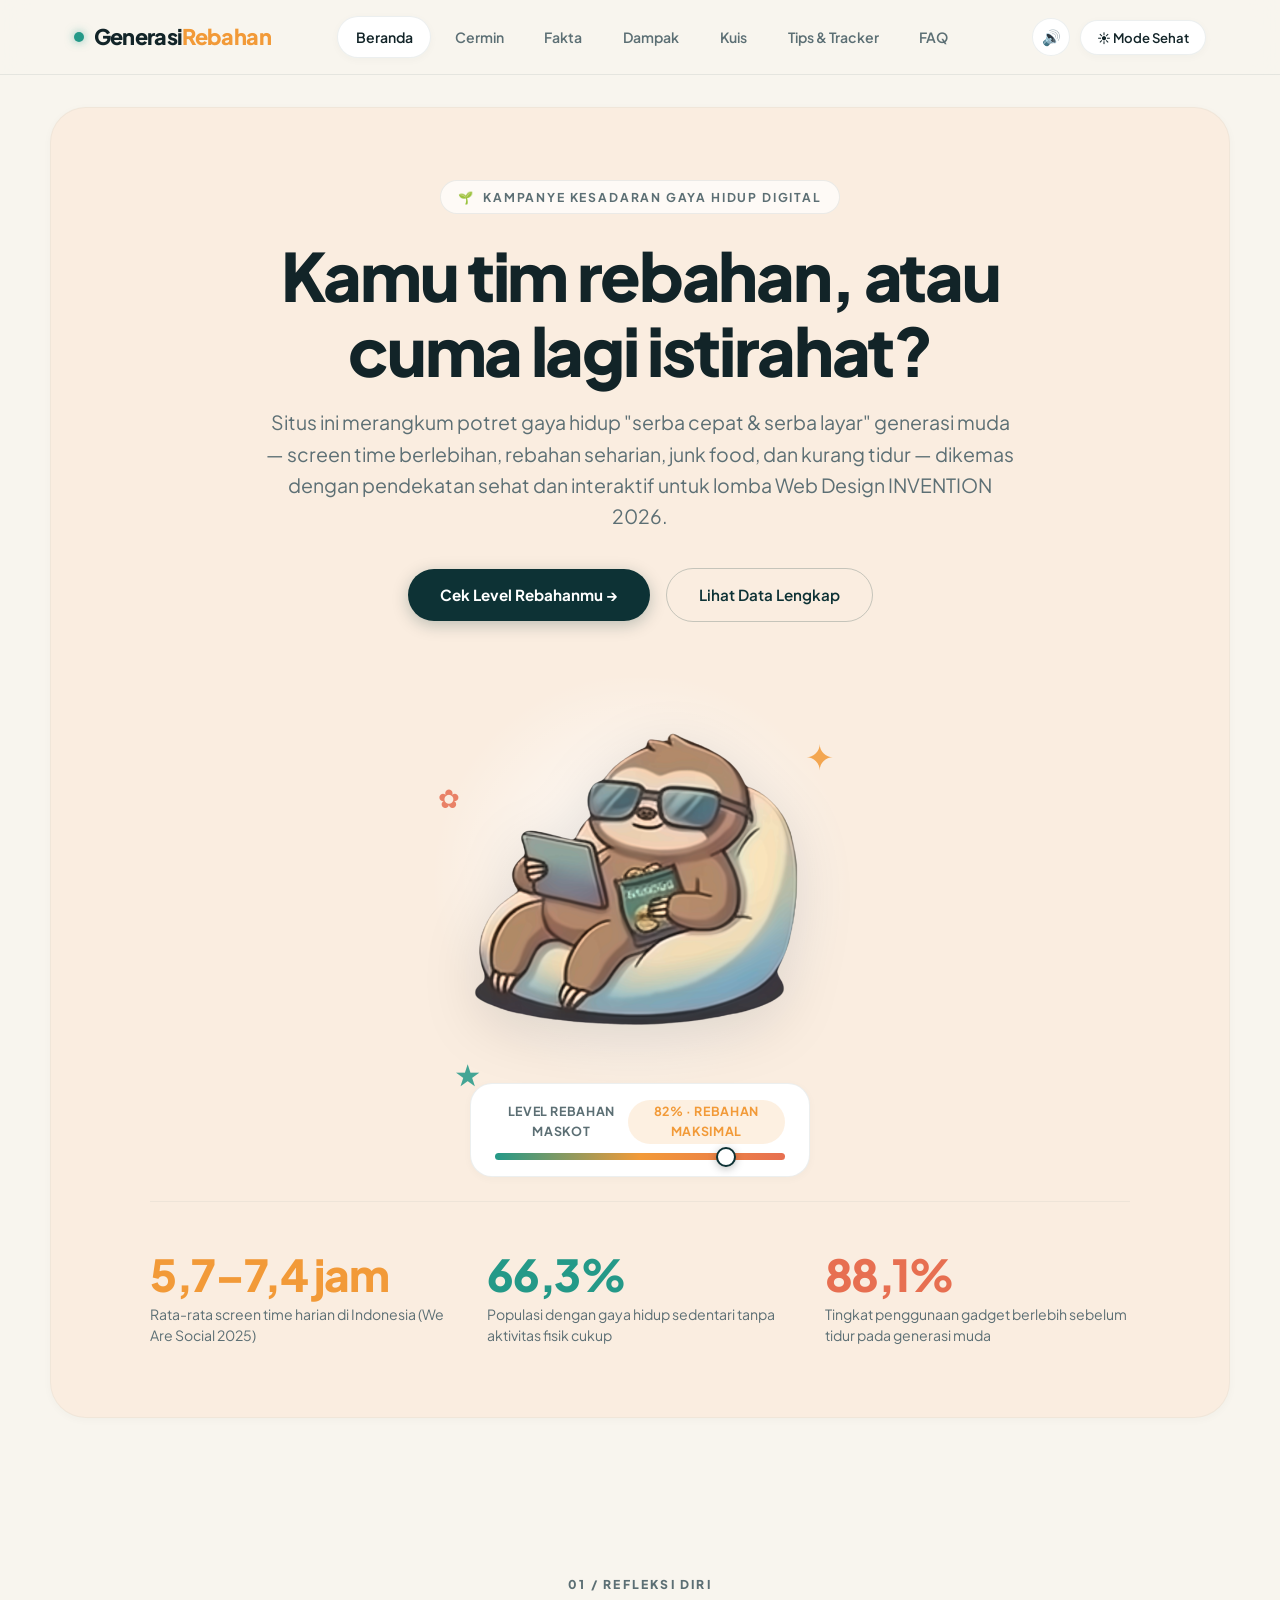
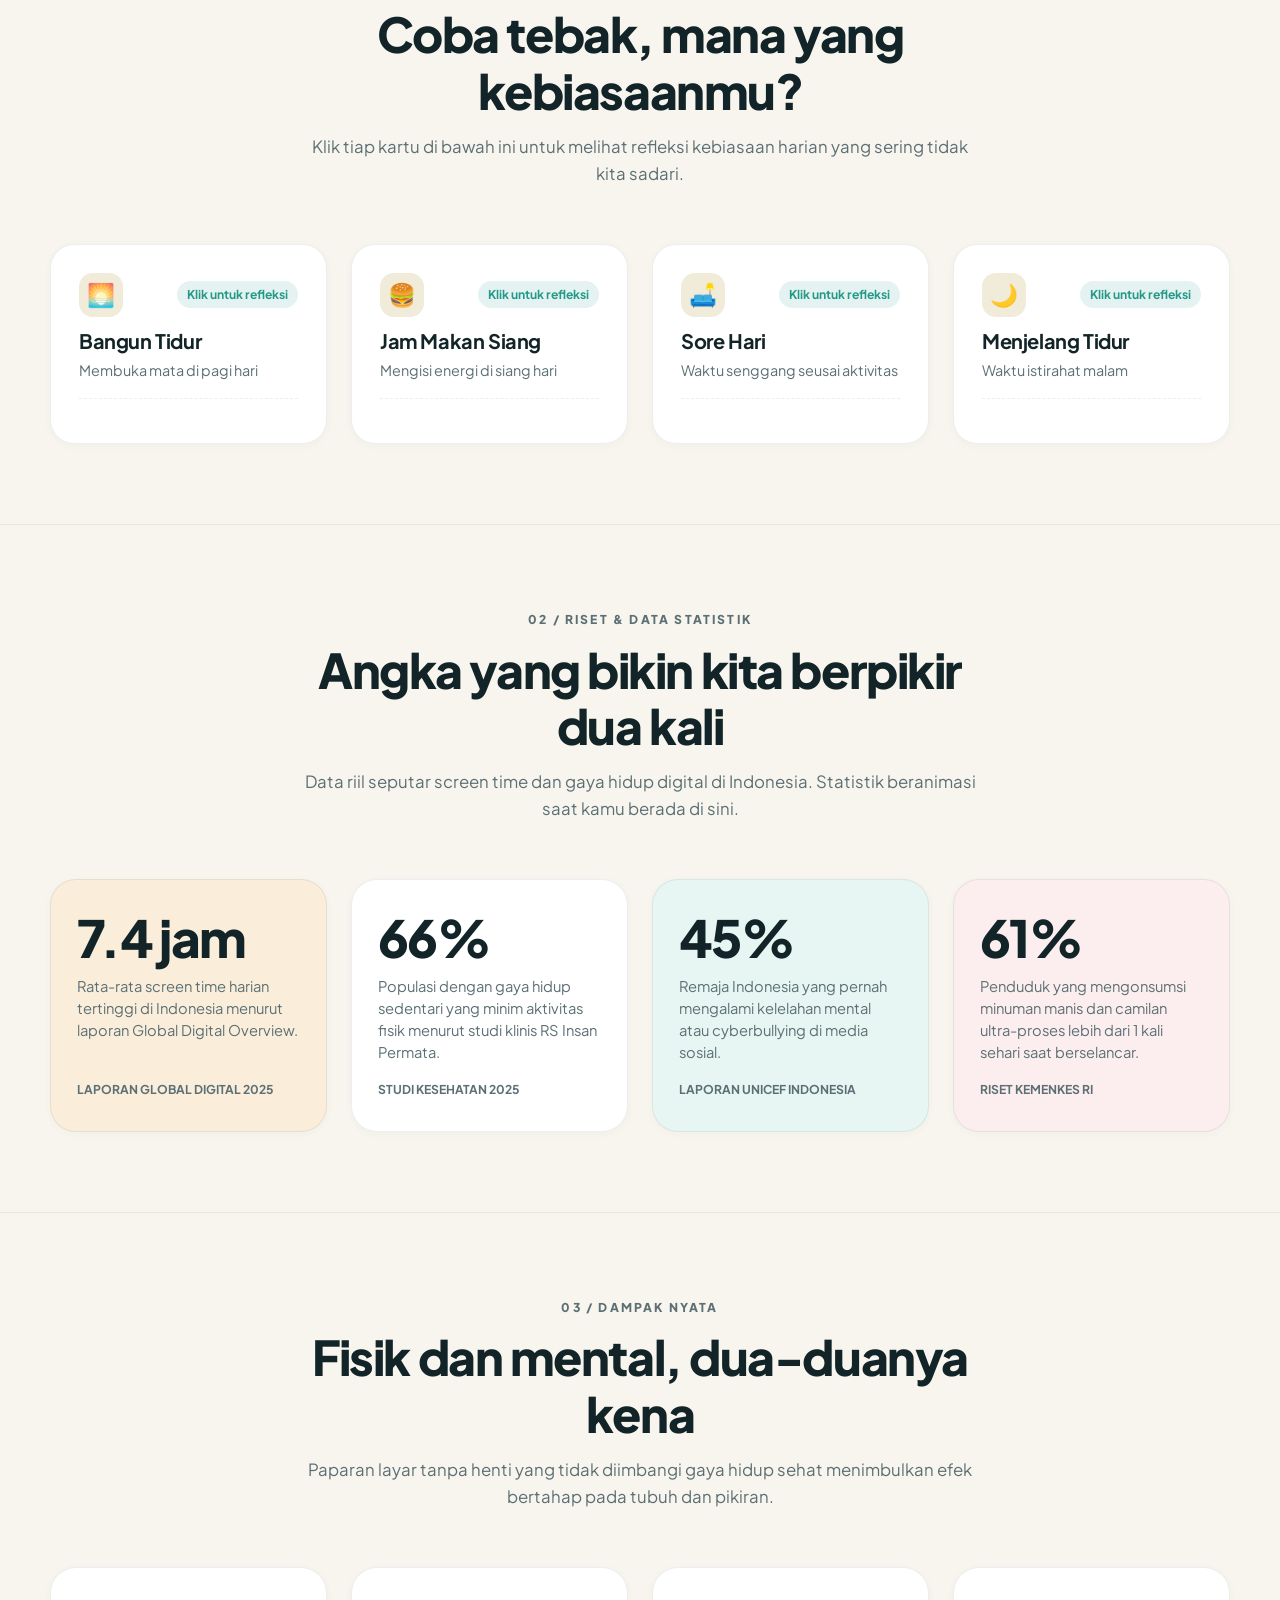
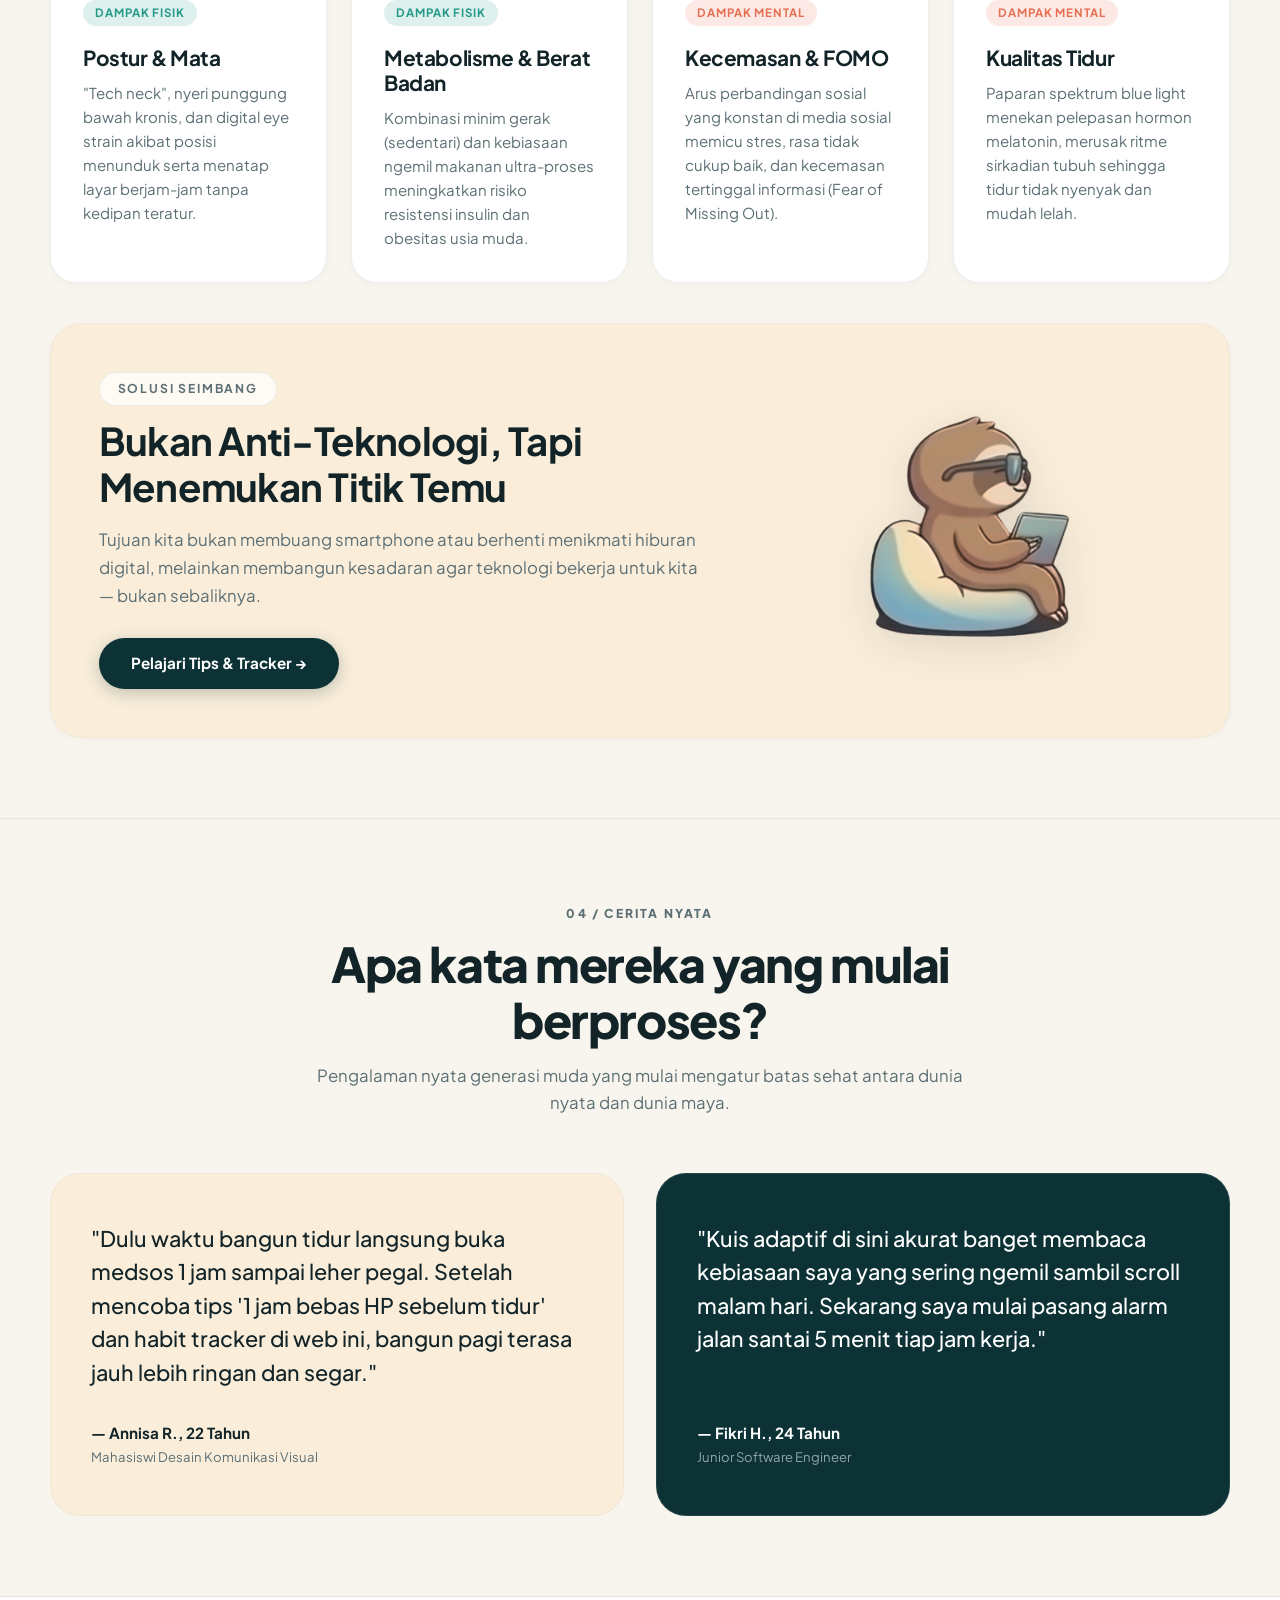
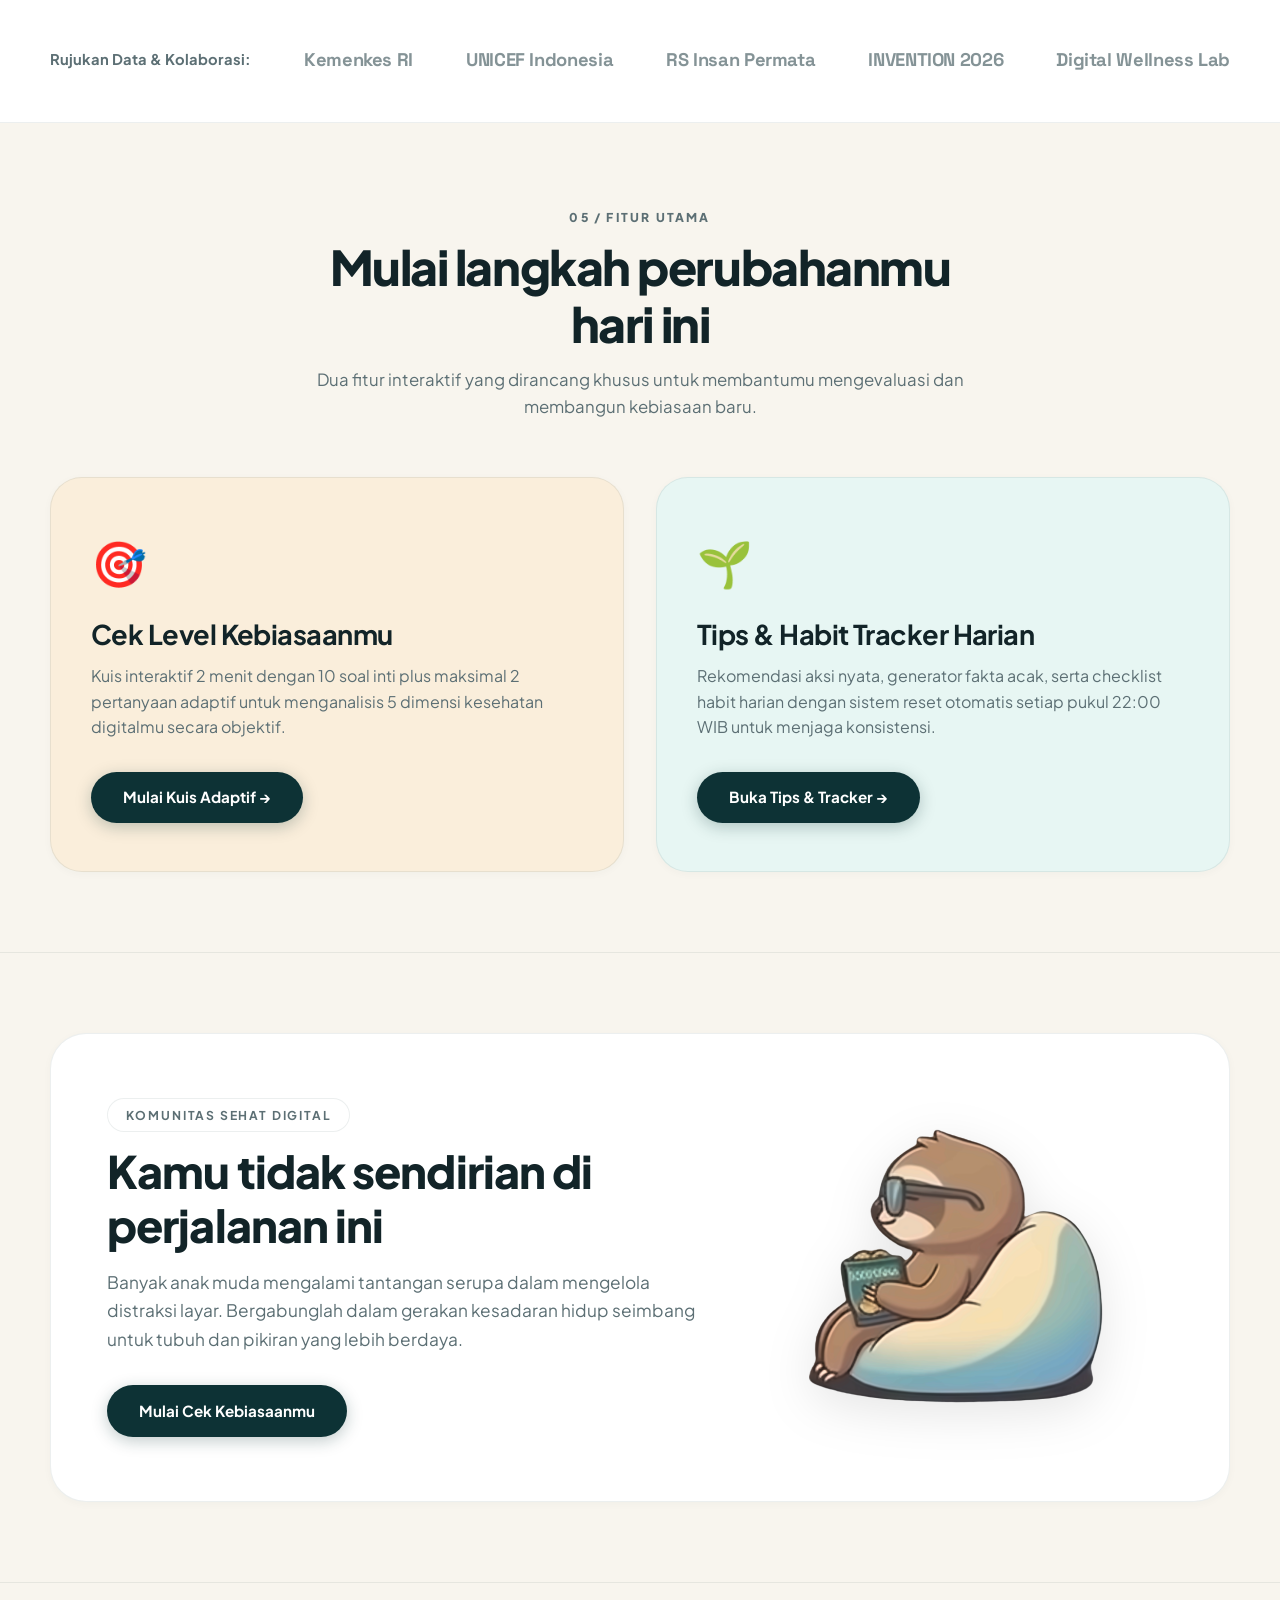
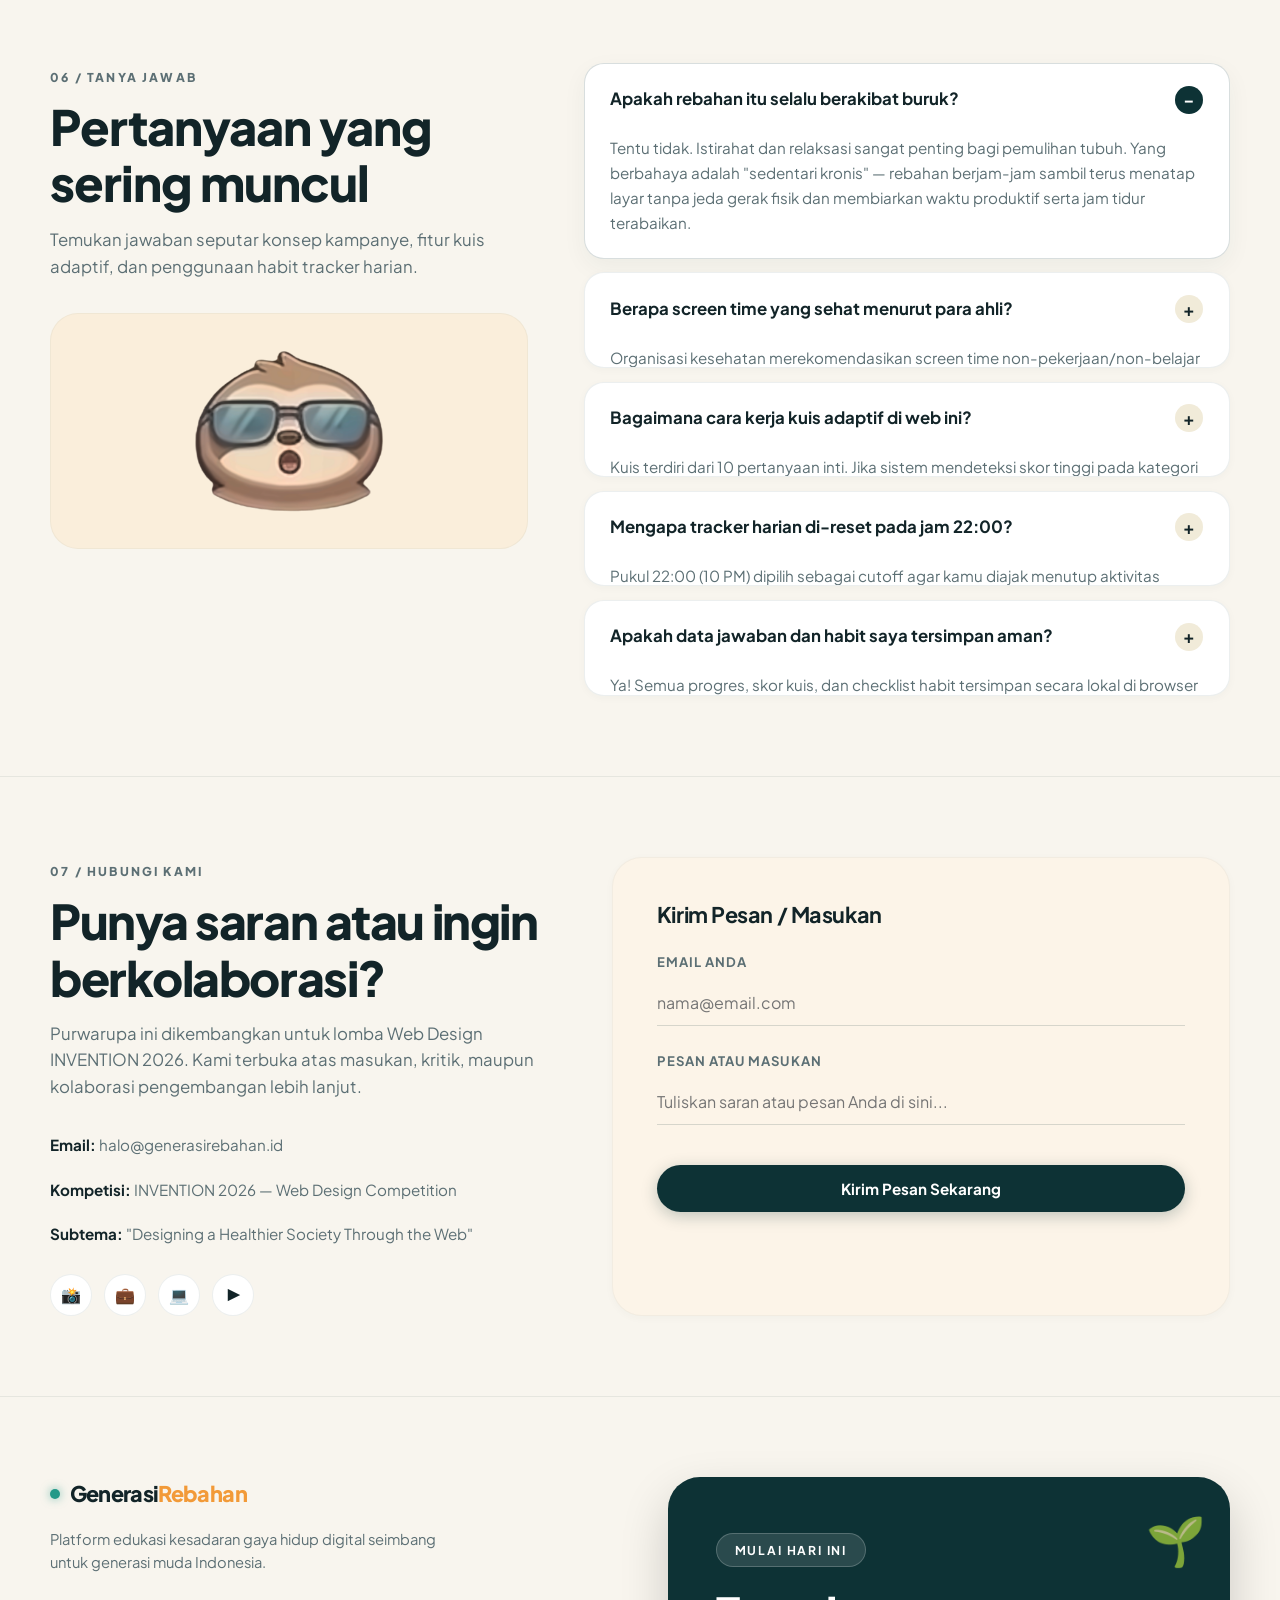
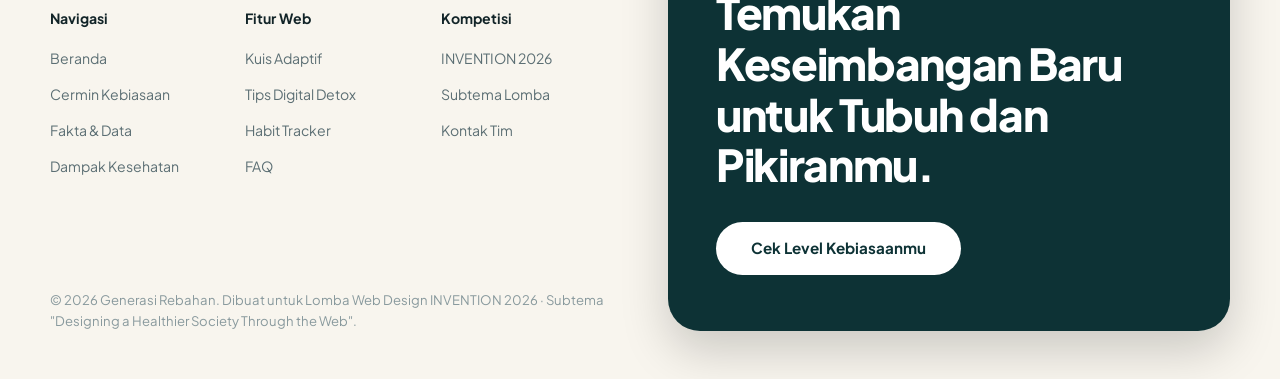
==== generasi-rebahan-project/index.html @ 5b61feeb "Add files via upload revamp ui masih kaku tapi" ====
<!DOCTYPE html>
<html lang="id" data-mode="sehat">
<head>
<meta charset="UTF-8">
<meta name="viewport" content="width=device-width, initial-scale=1.0">
<title>Generasi Rebahan — Solusi Sehat untuk Gaya Hidup Digital</title>
<meta name="description" content="Kampanye kesadaran gaya hidup digital sehat: atasi screen time berlebihan, sedentary lifestyle, junk food, dan kurang tidur. Purwarupa Web Design INVENTION 2026.">
<link rel="preconnect" href="https://fonts.googleapis.com">
<link rel="preconnect" href="https://fonts.gstatic.com" crossorigin>
<link href="https://fonts.googleapis.com/css2?family=Plus+Jakarta+Sans:wght@400;500;600;700;800&family=Inter:wght@400;500;600;700&family=Space+Grotesk:wght@500;600;700&display=swap" rel="stylesheet">
<link rel="stylesheet" href="css/style.css">
<script>
  document.documentElement.dataset.mode = localStorage.getItem('rebahan_mode') || 'sehat';
</script>
</head>
<body data-mode="sehat">

<!-- ===== SITE NAVIGATION (SOLUS REFINED DOCK) ===== -->
<nav class="site-nav">
  <div class="nav-container">
    <a href="index.html" class="brand-logo" aria-label="Generasi Rebahan Beranda">
      <span class="brand-dot" aria-hidden="true"></span>
      <span>Generasi<span style="color: var(--accent);">Rebahan</span></span>
    </a>

    <div class="navlinks" id="navlinks">
      <a href="index.html#beranda" class="nav-pill active">Beranda</a>
      <a href="index.html#cermin" class="nav-pill">Cermin</a>
      <a href="index.html#fakta" class="nav-pill">Fakta</a>
      <a href="index.html#dampak" class="nav-pill">Dampak</a>
      <a href="kuis.html" class="nav-pill">Kuis</a>
      <a href="tips.html" class="nav-pill">Tips & Tracker</a>
      <a href="#faq" class="nav-pill">FAQ</a>
    </div>

    <div class="nav-actions">
      <button class="btn-sound-toggle" id="soundToggle" title="Nyalakan / Matikan Suara" aria-label="Toggle Sound">🔊</button>
      <button class="btn-mode-toggle" id="modeToggle" aria-label="Ganti Mode Tema">☀️ Mode Sehat</button>
      <button class="mobile-nav-toggle" id="mobileMenuBtn" aria-label="Buka Menu Navigasi">
        <span></span>
        <span></span>
        <span></span>
      </button>
    </div>
  </div>
</nav>

<!-- ===== HERO SECTION (SOLUS GRAND ROUNDED CARD) ===== -->
<section class="hero-section" id="beranda">
  <div class="hero-banner-container">
    <div class="hero-kicker-badge">
      <span>🌱</span>
      <span>KAMPANYE KESADARAN GAYA HIDUP DIGITAL</span>
    </div>

    <h1 class="hero-title">Kamu tim rebahan, atau cuma lagi istirahat?</h1>

    <p class="hero-description">
      Situs ini merangkum potret gaya hidup "serba cepat & serba layar" generasi muda — screen time berlebihan, rebahan seharian, junk food, dan kurang tidur — dikemas dengan pendekatan sehat dan interaktif untuk lomba Web Design INVENTION 2026.
    </p>

    <div class="hero-cta-group">
      <a href="kuis.html" class="btn-solus-primary">Cek Level Rebahanmu →</a>
      <a href="#fakta" class="btn-solus-outline">Lihat Data Lengkap</a>
    </div>

    <!-- Playful Mascot Art with Solus-inspired Decorative Frame -->
    <div class="hero-mascot-wrapper">
      <div class="doodle-shape doodle-star" aria-hidden="true">✦</div>
      <div class="doodle-shape doodle-sparkle" aria-hidden="true">★</div>
      <div class="doodle-shape doodle-blob" aria-hidden="true">✿</div>

      <div class="hero-mascot-art-card" id="mascotContainer">
        <img
          id="heroMascotImg"
          src="mascot/aset6.png"
          alt="Maskot kukang Generasi Rebahan sedang rebahan dengan tablet dan keripik"
          width="420"
          height="420"
        >
      </div>

      <div class="mascot-controller-pill">
        <div class="mascot-controller-header">
          <span>Level Rebahan Maskot</span>
          <span class="mascot-badge-val" id="rebahanSliderVal">82% · Rebahan Maksimal</span>
        </div>
        <input type="range" id="rebahanSlider" min="0" max="100" value="82" aria-label="Level rebahan maskot kukang">
      </div>
    </div>

    <!-- Solus Stats Highlights Bar -->
    <div class="hero-stats-row">
      <div class="hero-stat-card">
        <div class="hero-stat-number" style="color: var(--accent);">5,7–7,4 jam</div>
        <div class="hero-stat-label">Rata-rata screen time harian di Indonesia (We Are Social 2025)</div>
      </div>
      <div class="hero-stat-card">
        <div class="hero-stat-number" style="color: var(--accent-2);">66,3%</div>
        <div class="hero-stat-label">Populasi dengan gaya hidup sedentari tanpa aktivitas fisik cukup</div>
      </div>
      <div class="hero-stat-card">
        <div class="hero-stat-number" style="color: var(--accent-rose);">88,1%</div>
        <div class="hero-stat-label">Tingkat penggunaan gadget berlebih sebelum tidur pada generasi muda</div>
      </div>
    </div>
  </div>
</section>

<!-- ===== SECTION 2: CERMIN KEBIASAAN (HOW IT WORKS) ===== -->
<section class="site-section" id="cermin">
  <div class="section-header">
    <div class="section-kicker">
      <span>01 / REFLEKSI DIRI</span>
    </div>
    <h2 class="section-title">Coba tebak, mana yang kebiasaanmu?</h2>
    <p class="section-subtitle">Klik tiap kartu di bawah ini untuk melihat refleksi kebiasaan harian yang sering tidak kita sadari.</p>
  </div>

  <div class="mirror-grid" id="mirrorGrid">
    <div class="mirror-card">
      <div class="mirror-card-top">
        <div class="mirror-emoji-badge">🌅</div>
        <span class="mirror-indicator">Klik untuk refleksi</span>
      </div>
      <h3>Bangun Tidur</h3>
      <p class="text-dim" style="font-size: 0.9rem;">Membuka mata di pagi hari</p>
      <div class="reveal">
        <div class="mirror-reflection-content">
          Alarm bunyi, tangan otomatis cari HP sebelum kaki menyentuh lantai. 30 menit pertama hari habis untuk scrolling linimasa, bukan untuk menyapa diri sendiri.
        </div>
      </div>
    </div>

    <div class="mirror-card">
      <div class="mirror-card-top">
        <div class="mirror-emoji-badge">🍔</div>
        <span class="mirror-indicator">Klik untuk refleksi</span>
      </div>
      <h3>Jam Makan Siang</h3>
      <p class="text-dim" style="font-size: 0.9rem;">Mengisi energi di siang hari</p>
      <div class="reveal">
        <div class="mirror-reflection-content">
          Makan sambil menonton video pendek berdurasi singkat — porsi makanan jadi tidak terasa, dan yang dipesan seringnya yang paling praktis atau tinggi gula/lemak.
        </div>
      </div>
    </div>

    <div class="mirror-card">
      <div class="mirror-card-top">
        <div class="mirror-emoji-badge">🛋️</div>
        <span class="mirror-indicator">Klik untuk refleksi</span>
      </div>
      <h3>Sore Hari</h3>
      <p class="text-dim" style="font-size: 0.9rem;">Waktu senggang seusai aktivitas</p>
      <div class="reveal">
        <div class="mirror-reflection-content">
          "Rebahan 15 menit saja" seusai kuliah atau kerja. Tanpa disadari, langit sudah gelap dan waktu produktif terlewatkan tanpa peregangan atau jalan santai.
        </div>
      </div>
    </div>

    <div class="mirror-card">
      <div class="mirror-card-top">
        <div class="mirror-emoji-badge">🌙</div>
        <span class="mirror-indicator">Klik untuk refleksi</span>
      </div>
      <h3>Menjelang Tidur</h3>
      <p class="text-dim" style="font-size: 0.9rem;">Waktu istirahat malam</p>
      <div class="reveal">
        <div class="mirror-reflection-content">
          Niat awal tidur jam 10 malam, namun "satu video lagi" berulang hingga lewat tengah malam. Besok pagi bangun dengan kepala berat dan energi terkuras.
        </div>
      </div>
    </div>
  </div>
</section>

<!-- ===== SECTION 3: FAKTA & DATA (SOLUS PASTEL CARDS) ===== -->
<section class="site-section" id="fakta">
  <div class="section-header">
    <div class="section-kicker">
      <span>02 / RISET & DATA STATISTIK</span>
    </div>
    <h2 class="section-title">Angka yang bikin kita berpikir dua kali</h2>
    <p class="section-subtitle">Data riil seputar screen time dan gaya hidup digital di Indonesia. Statistik beranimasi saat kamu berada di sini.</p>
  </div>

  <div class="facts-grid">
    <div class="fact-card fact-card-peach">
      <div>
        <div class="stat-num fact-number" data-target="7.4" data-suffix=" jam">0</div>
        <div class="fact-desc">Rata-rata screen time harian tertinggi di Indonesia menurut laporan Global Digital Overview.</div>
      </div>
      <div style="font-size: 0.76rem; font-weight: 700; color: var(--text-dim); text-transform: uppercase; margin-top: 1rem;">Laporan Global Digital 2025</div>
    </div>

    <div class="fact-card fact-card-white">
      <div>
        <div class="stat-num fact-number" data-target="66" data-suffix="%">0</div>
        <div class="fact-desc">Populasi dengan gaya hidup sedentari yang minim aktivitas fisik menurut studi klinis RS Insan Permata.</div>
      </div>
      <div style="font-size: 0.76rem; font-weight: 700; color: var(--text-dim); text-transform: uppercase; margin-top: 1rem;">Studi Kesehatan 2025</div>
    </div>

    <div class="fact-card fact-card-mint">
      <div>
        <div class="stat-num fact-number" data-target="45" data-suffix="%">0</div>
        <div class="fact-desc">Remaja Indonesia yang pernah mengalami kelelahan mental atau cyberbullying di media sosial.</div>
      </div>
      <div style="font-size: 0.76rem; font-weight: 700; color: var(--text-dim); text-transform: uppercase; margin-top: 1rem;">Laporan UNICEF Indonesia</div>
    </div>

    <div class="fact-card fact-card-rose">
      <div>
        <div class="stat-num fact-number" data-target="61" data-suffix="%">0</div>
        <div class="fact-desc">Penduduk yang mengonsumsi minuman manis dan camilan ultra-proses lebih dari 1 kali sehari saat berselancar.</div>
      </div>
      <div style="font-size: 0.76rem; font-weight: 700; color: var(--text-dim); text-transform: uppercase; margin-top: 1rem;">Riset Kemenkes RI</div>
    </div>
  </div>
</section>

<!-- ===== SECTION 4: DAMPAK KESEHATAN & COACHING ===== -->
<section class="site-section" id="dampak">
  <div class="section-header">
    <div class="section-kicker">
      <span>03 / DAMPAK NYATA</span>
    </div>
    <h2 class="section-title">Fisik dan mental, dua-duanya kena</h2>
    <p class="section-subtitle">Paparan layar tanpa henti yang tidak diimbangi gaya hidup sehat menimbulkan efek bertahap pada tubuh dan pikiran.</p>
  </div>

  <div class="impact-grid">
    <div class="impact-card">
      <span class="impact-badge badge-fisik">Dampak Fisik</span>
      <h3>Postur & Mata</h3>
      <p>"Tech neck", nyeri punggung bawah kronis, dan digital eye strain akibat posisi menunduk serta menatap layar berjam-jam tanpa kedipan teratur.</p>
    </div>

    <div class="impact-card">
      <span class="impact-badge badge-fisik">Dampak Fisik</span>
      <h3>Metabolisme & Berat Badan</h3>
      <p>Kombinasi minim gerak (sedentari) dan kebiasaan ngemil makanan ultra-proses meningkatkan risiko resistensi insulin dan obesitas usia muda.</p>
    </div>

    <div class="impact-card">
      <span class="impact-badge badge-mental">Dampak Mental</span>
      <h3>Kecemasan & FOMO</h3>
      <p>Arus perbandingan sosial yang konstan di media sosial memicu stres, rasa tidak cukup baik, dan kecemasan tertinggal informasi (Fear of Missing Out).</p>
    </div>

    <div class="impact-card">
      <span class="impact-badge badge-mental">Dampak Mental</span>
      <h3>Kualitas Tidur</h3>
      <p>Paparan spektrum blue light menekan pelepasan hormon melatonin, merusak ritme sirkadian tubuh sehingga tidur tidak nyenyak dan mudah lelah.</p>
    </div>
  </div>

  <!-- Solus Signature Featured Wide Card -->
  <div class="featured-wide-card">
    <div>
      <span class="hero-kicker-badge" style="margin-bottom: 0.75rem;">SOLUSI SEIMBANG</span>
      <h3>Bukan Anti-Teknologi, Tapi Menemukan Titik Temu</h3>
      <p>
        Tujuan kita bukan membuang smartphone atau berhenti menikmati hiburan digital, melainkan membangun kesadaran agar teknologi bekerja untuk kita — bukan sebaliknya.
      </p>
      <a href="tips.html" class="btn-solus-primary">Pelajari Tips & Tracker →</a>
    </div>
    <div style="display: flex; align-items: center; justify-content: center;">
      <img src="mascot/aset7.png" alt="Maskot santai seimbang" style="max-width: 260px; filter: drop-shadow(0 10px 20px rgba(0,0,0,0.1));">
    </div>
  </div>
</section>

<!-- ===== SECTION 5: TESTIMONIALS (SOLUS QUOTE CARDS) ===== -->
<section class="site-section">
  <div class="section-header">
    <div class="section-kicker">
      <span>04 / CERITA NYATA</span>
    </div>
    <h2 class="section-title">Apa kata mereka yang mulai berproses?</h2>
    <p class="section-subtitle">Pengalaman nyata generasi muda yang mulai mengatur batas sehat antara dunia nyata dan dunia maya.</p>
  </div>

  <div class="testimonials-grid">
    <div class="testimonial-card-peach">
      <p class="testimonial-quote">
        "Dulu waktu bangun tidur langsung buka medsos 1 jam sampai leher pegal. Setelah mencoba tips '1 jam bebas HP sebelum tidur' dan habit tracker di web ini, bangun pagi terasa jauh lebih ringan dan segar."
      </p>
      <div>
        <div class="testimonial-author">— Annisa R., 22 Tahun</div>
        <div class="text-dim" style="font-size: 0.82rem;">Mahasiswi Desain Komunikasi Visual</div>
      </div>
    </div>

    <div class="testimonial-card-dark">
      <p class="testimonial-quote">
        "Kuis adaptif di sini akurat banget membaca kebiasaan saya yang sering ngemil sambil scroll malam hari. Sekarang saya mulai pasang alarm jalan santai 5 menit tiap jam kerja."
      </p>
      <div>
        <div class="testimonial-author" style="color: #ffffff;">— Fikri H., 24 Tahun</div>
        <div style="font-size: 0.82rem; color: #90a5aa;">Junior Software Engineer</div>
      </div>
    </div>
  </div>
</section>

<!-- ===== SECTION 6: MITRA & RISET EDUKASI ===== -->
<section class="partners-section">
  <div class="partners-container">
    <span class="partners-label">Rujukan Data & Kolaborasi:</span>
    <span class="partner-logo-item">Kemenkes RI</span>
    <span class="partner-logo-item">UNICEF Indonesia</span>
    <span class="partner-logo-item">RS Insan Permata</span>
    <span class="partner-logo-item">INVENTION 2026</span>
    <span class="partner-logo-item">Digital Wellness Lab</span>
  </div>
</section>

<!-- ===== SECTION 7: EXPLORE & LEARN (2 GRAND CARDS) ===== -->
<section class="site-section" id="explorePages">
  <div class="section-header">
    <div class="section-kicker">
      <span>05 / FITUR UTAMA</span>
    </div>
    <h2 class="section-title">Mulai langkah perubahanmu hari ini</h2>
    <p class="section-subtitle">Dua fitur interaktif yang dirancang khusus untuk membantumu mengevaluasi dan membangun kebiasaan baru.</p>
  </div>

  <div class="explore-grid">
    <div class="explore-card fact-card-peach">
      <div>
        <div class="explore-card-icon">🎯</div>
        <h3>Cek Level Kebiasaanmu</h3>
        <p>Kuis interaktif 2 menit dengan 10 soal inti plus maksimal 2 pertanyaan adaptif untuk menganalisis 5 dimensi kesehatan digitalmu secara objektif.</p>
      </div>
      <div>
        <a href="kuis.html" class="btn-solus-primary">Mulai Kuis Adaptif →</a>
      </div>
    </div>

    <div class="explore-card fact-card-mint">
      <div>
        <div class="explore-card-icon">🌱</div>
        <h3>Tips & Habit Tracker Harian</h3>
        <p>Rekomendasi aksi nyata, generator fakta acak, serta checklist habit harian dengan sistem reset otomatis setiap pukul 22:00 WIB untuk menjaga konsistensi.</p>
      </div>
      <div>
        <a href="tips.html" class="btn-solus-primary">Buka Tips & Tracker →</a>
      </div>
    </div>
  </div>
</section>

<!-- ===== SECTION 8: COMMUNITY CTA BANNER ===== -->
<section class="site-section">
  <div class="community-banner">
    <div>
      <div class="hero-kicker-badge" style="margin-bottom: 0.75rem;">KOMUNITAS SEHAT DIGITAL</div>
      <h3>Kamu tidak sendirian di perjalanan ini</h3>
      <p>
        Banyak anak muda mengalami tantangan serupa dalam mengelola distraksi layar. Bergabunglah dalam gerakan kesadaran hidup seimbang untuk tubuh dan pikiran yang lebih berdaya.
      </p>
      <a href="kuis.html" class="btn-solus-primary">Mulai Cek Kebiasaanmu</a>
    </div>
    <div class="community-art-wrap">
      <img src="mascot/aset8.png" alt="Maskot kukang ceria">
    </div>
  </div>
</section>

<!-- ===== SECTION 9: FAQ ACCORDION ===== -->
<section class="site-section" id="faq">
  <div class="faq-grid">
    <div class="faq-left-col">
      <div class="section-kicker">
        <span>06 / TANYA JAWAB</span>
      </div>
      <h2>Pertanyaan yang sering muncul</h2>
      <p>Temukan jawaban seputar konsep kampanye, fitur kuis adaptif, dan penggunaan habit tracker harian.</p>
      
      <div class="faq-mascot-card">
        <img src="mascot/aset4.png" alt="Maskot kukang ramah">
      </div>
    </div>

    <div class="accordion-container">
      <div class="accordion-item open">
        <div class="accordion-head">
          <span>Apakah rebahan itu selalu berakibat buruk?</span>
          <span class="plus">−</span>
        </div>
        <div class="accordion-body-wrapper">
          <div class="accordion-body-content">
            Tentu tidak. Istirahat dan relaksasi sangat penting bagi pemulihan tubuh. Yang berbahaya adalah "sedentari kronis" — rebahan berjam-jam sambil terus menatap layar tanpa jeda gerak fisik dan membiarkan waktu produktif serta jam tidur terabaikan.
          </div>
        </div>
      </div>

      <div class="accordion-item">
        <div class="accordion-head">
          <span>Berapa screen time yang sehat menurut para ahli?</span>
          <span class="plus">+</span>
        </div>
        <div class="accordion-body-wrapper">
          <div class="accordion-body-content">
            Organisasi kesehatan merekomendasikan screen time non-pekerjaan/non-belajar tidak melebihi 2 jam per hari, serta menerapkan kaidah 20-20-20: setiap 20 menit menatap layar, istirahatkan mata dengan melihat objek berjarak 20 kaki (6 meter) selama 20 detik.
          </div>
        </div>
      </div>

      <div class="accordion-item">
        <div class="accordion-head">
          <span>Bagaimana cara kerja kuis adaptif di web ini?</span>
          <span class="plus">+</span>
        </div>
        <div class="accordion-body-wrapper">
          <div class="accordion-body-content">
            Kuis terdiri dari 10 pertanyaan inti. Jika sistem mendeteksi skor tinggi pada kategori tertentu (misalnya screen time malam atau konsumsi junk food), sistem akan otomatis menambahkan maksimal 2 pertanyaan lanjutan adaptif untuk memperdalam diagnosa profil kebiasaanmu.
          </div>
        </div>
      </div>

      <div class="accordion-item">
        <div class="accordion-head">
          <span>Mengapa tracker harian di-reset pada jam 22:00?</span>
          <span class="plus">+</span>
        </div>
        <div class="accordion-body-wrapper">
          <div class="accordion-body-content">
            Pukul 22:00 (10 PM) dipilih sebagai cutoff agar kamu diajak menutup aktivitas gadget tepat sebelum jam tidur, mengevaluasi capaian hari itu, dan mulai beristirahat tanpa memeriksa ponsel lagi.
          </div>
        </div>
      </div>

      <div class="accordion-item">
        <div class="accordion-head">
          <span>Apakah data jawaban dan habit saya tersimpan aman?</span>
          <span class="plus">+</span>
        </div>
        <div class="accordion-body-wrapper">
          <div class="accordion-body-content">
            Ya! Semua progres, skor kuis, dan checklist habit tersimpan secara lokal di browser kamu (Local Storage) tanpa dikirimkan ke server eksternal, sehingga privasimu tetap aman 100%.
          </div>
        </div>
      </div>
    </div>
  </div>
</section>

<!-- ===== SECTION 10: CONTACT & FEEDBACK ===== -->
<section class="site-section" id="kontak">
  <div class="contact-grid">
    <div class="contact-info-col">
      <div class="section-kicker">
        <span>07 / HUBUNGI KAMI</span>
      </div>
      <h2 class="section-title">Punya saran atau ingin berkolaborasi?</h2>
      <p class="section-subtitle" style="margin-bottom: 2rem;">
        Purwarupa ini dikembangkan untuk lomba Web Design INVENTION 2026. Kami terbuka atas masukan, kritik, maupun kolaborasi pengembangan lebih lanjut.
      </p>

      <div class="contact-detail-item">
        <strong>Email:</strong> halo@generasirebahan.id
      </div>
      <div class="contact-detail-item">
        <strong>Kompetisi:</strong> INVENTION 2026 — Web Design Competition
      </div>
      <div class="contact-detail-item">
        <strong>Subtema:</strong> "Designing a Healthier Society Through the Web"
      </div>

      <div class="contact-social-row">
        <a href="#" class="social-pill" aria-label="Instagram">📸</a>
        <a href="#" class="social-pill" aria-label="LinkedIn">💼</a>
        <a href="#" class="social-pill" aria-label="GitHub">💻</a>
        <a href="#" class="social-pill" aria-label="YouTube">▶️</a>
      </div>
    </div>

    <div class="contact-form-box">
      <h3 style="font-size: 1.35rem; margin-bottom: 1.5rem;">Kirim Pesan / Masukan</h3>
      <form id="contactForm">
        <div class="form-field-group">
          <label class="form-label" for="contactEmail">Email Anda</label>
          <input type="email" id="contactEmail" class="form-input-solus" placeholder="nama@email.com" required>
        </div>
        <div class="form-field-group">
          <label class="form-label" for="contactMsg">Pesan atau Masukan</label>
          <input type="text" id="contactMsg" class="form-input-solus" placeholder="Tuliskan saran atau pesan Anda di sini..." required>
        </div>
        <button type="submit" class="btn-solus-primary" style="width: 100%; margin-top: 1rem;">Kirim Pesan Sekarang</button>
      </form>
    </div>
  </div>
</section>

<!-- ===== SECTION 11: SOLUS SIGNATURE FOOTER ===== -->
<footer class="site-footer" id="tentang">
  <div class="footer-container">
    <div class="footer-left">
      <div>
        <a href="index.html" class="brand-logo" style="margin-bottom: 1rem;">
          <span class="brand-dot" aria-hidden="true"></span>
          <span>Generasi<span style="color: var(--accent);">Rebahan</span></span>
        </a>
        <p class="text-dim" style="font-size: 0.92rem; max-width: 38ch; line-height: 1.6;">
          Platform edukasi kesadaran gaya hidup digital seimbang untuk generasi muda Indonesia.
        </p>

        <div class="footer-links-grid">
          <div>
            <div class="footer-col-title">Navigasi</div>
            <ul class="footer-link-list">
              <li><a href="index.html#beranda">Beranda</a></li>
              <li><a href="index.html#cermin">Cermin Kebiasaan</a></li>
              <li><a href="index.html#fakta">Fakta & Data</a></li>
              <li><a href="index.html#dampak">Dampak Kesehatan</a></li>
            </ul>
          </div>
          <div>
            <div class="footer-col-title">Fitur Web</div>
            <ul class="footer-link-list">
              <li><a href="kuis.html">Kuis Adaptif</a></li>
              <li><a href="tips.html">Tips Digital Detox</a></li>
              <li><a href="tips.html#habitTracker">Habit Tracker</a></li>
              <li><a href="#faq">FAQ</a></li>
            </ul>
          </div>
          <div>
            <div class="footer-col-title">Kompetisi</div>
            <ul class="footer-link-list">
              <li><a href="#kontak">INVENTION 2026</a></li>
              <li><a href="#kontak">Subtema Lomba</a></li>
              <li><a href="#kontak">Kontak Tim</a></li>
            </ul>
          </div>
        </div>
      </div>

      <div class="footer-copyright">
        © 2026 Generasi Rebahan. Dibuat untuk Lomba Web Design INVENTION 2026 · Subtema "Designing a Healthier Society Through the Web".
      </div>
    </div>

    <!-- Solus Signature Dark Card in Footer -->
    <div class="footer-cta-card">
      <div class="footer-card-art" aria-hidden="true">
        <span style="font-size: 3rem;">🌱</span>
      </div>
      <div>
        <span class="hero-kicker-badge" style="background: rgba(255,255,255,0.12); color: #ffffff; border-color: rgba(255,255,255,0.2); margin-bottom: 1.25rem;">
          MULAI HARI INI
        </span>
        <h3>
          Temukan Keseimbangan Baru untuk Tubuh dan Pikiranmu.
        </h3>
      </div>
      <div>
        <a href="kuis.html" class="btn-footer-solus">Cek Level Kebiasaanmu</a>
      </div>
    </div>
  </div>
</footer>

<!-- Interactive System Elements -->
<canvas id="confettiCanvas"></canvas>
<div class="toast-container" id="toastContainer"></div>
<button class="back-to-top" id="backToTop" title="Kembali ke atas" aria-label="Kembali ke atas">↑</button>

<script src="js/script.js"></script>
</body>
</html>
---- generasi-rebahan-project/css/style.css ----
/* =========================================================
   GENERASI REBAHAN — DESIGN SYSTEM & MASTER STYLESHEET
   Benchmark: Solus Well-being Aesthetic (Home.png)
   - Warm creamy light mode (Mode Sehat) as default visual benchmark
   - Deep luxury nocturnal mode (Mode Rebahan)
   - Fluid typography & modern geometric sans-serif pairing
   - Rounded card architecture (24px - 36px radii)
   - Pixel-perfect responsiveness across Mobile, Tablet, & Desktop
   ========================================================= */

@import url('https://fonts.googleapis.com/css2?family=Plus+Jakarta+Sans:wght@400;500;600;700;800&family=Inter:wght@400;500;600;700&family=Space+Grotesk:wght@500;600;700&display=swap');

:root {
  /* Default: Mode Sehat (Solus Visual Benchmark from Home.png) */
  --bg: #f8f5ee;
  --bg-translucent: rgba(248, 245, 238, 0.88);
  --surface: #ffffff;
  --surface-2: #f1ebd9;
  --surface-peach: #faeedb;
  --surface-peach-subtle: #fcf4e8;
  --surface-mint: #e7f6f3;
  --surface-rose: #fceeee;
  --surface-dark: #0d3235;
  --surface-dark-card: #092628;
  --text: #122428;
  --text-dim: #5c6f74;
  --text-light: #ffffff;
  --text-muted: #88999d;
  --accent: #f29a38;
  --accent-hover: #df8828;
  --accent-2: #249988;
  --accent-teal: #0d3235;
  --accent-teal-hover: #154549;
  --accent-rose: #e76f51;
  --danger: #d9534f;
  --border: rgba(13, 50, 53, 0.08);
  --border-strong: rgba(13, 50, 53, 0.16);
  --border-light: rgba(13, 50, 53, 0.04);
  --card-bg-hero: #faede0;
  --btn-primary-bg: #0d3235;
  --btn-primary-text: #ffffff;
  --btn-outline-border: rgba(13, 50, 53, 0.22);
  --btn-outline-text: #0d3235;
  --shadow-sm: 0 2px 8px rgba(13, 50, 53, 0.03);
  --shadow-md: 0 8px 24px rgba(13, 50, 53, 0.05);
  --shadow-lg: 0 16px 40px rgba(13, 50, 53, 0.07);
  --shadow-dark: 0 20px 48px rgba(0, 0, 0, 0.18);
  --fs-base: 16px;
}

[data-mode="rebahan"] {
  /* Mode Rebahan (Deep Forest & Obsidian Dark Mode) */
  --bg: #091316;
  --bg-translucent: rgba(9, 19, 22, 0.88);
  --surface: #101e22;
  --surface-2: #16292e;
  --surface-peach: #222b27;
  --surface-peach-subtle: #172427;
  --surface-mint: #11282c;
  --surface-rose: #281c1c;
  --surface-dark: #060e10;
  --surface-dark-card: #040a0b;
  --text: #eef3f4;
  --text-dim: #90a5aa;
  --text-light: #ffffff;
  --text-muted: #6e8489;
  --accent: #f5b759;
  --accent-hover: #fabf6c;
  --accent-2: #38b2ac;
  --accent-teal: #4ecdc4;
  --accent-teal-hover: #67e4db;
  --accent-rose: #f87171;
  --danger: #f87171;
  --border: rgba(255, 255, 255, 0.09);
  --border-strong: rgba(255, 255, 255, 0.18);
  --border-light: rgba(255, 255, 255, 0.05);
  --card-bg-hero: #122125;
  --btn-primary-bg: #4ecdc4;
  --btn-primary-text: #091316;
  --btn-outline-border: rgba(255, 255, 255, 0.22);
  --btn-outline-text: #eef3f4;
  --shadow-sm: 0 2px 10px rgba(0, 0, 0, 0.35);
  --shadow-md: 0 8px 30px rgba(0, 0, 0, 0.45);
  --shadow-lg: 0 18px 50px rgba(0, 0, 0, 0.55);
  --shadow-dark: 0 20px 48px rgba(0, 0, 0, 0.65);
}

/* ===== RESET & ROOT SETTINGS ===== */
*, *::before, *::after {
  box-sizing: border-box;
  margin: 0;
  padding: 0;
}

html {
  scroll-behavior: smooth;
  scroll-padding-top: 86px;
  font-size: var(--fs-base);
  -webkit-font-smoothing: antialiased;
  -moz-osx-font-smoothing: grayscale;
  overflow-x: clip;
}

body {
  background-color: var(--bg);
  color: var(--text);
  font-family: 'Plus Jakarta Sans', Inter, -apple-system, BlinkMacSystemFont, sans-serif;
  line-height: 1.6;
  transition: background-color 0.35s ease, color 0.35s ease;
  overflow-x: clip;
  width: 100%;
}

img, svg, canvas, video {
  max-width: 100%;
  height: auto;
  display: block;
}

button, input, select, textarea {
  font-family: inherit;
  font-size: inherit;
}

a {
  color: inherit;
  text-decoration: none;
}

h1, h2, h3, h4, h5, h6 {
  font-family: 'Plus Jakarta Sans', 'Space Grotesk', sans-serif;
  font-weight: 700;
  line-height: 1.2;
  color: var(--text);
  letter-spacing: -0.02em;
}

/* ===== TAILWIND & THEME COMPATIBILITY CLASSES ===== */
.bg-bg { background-color: var(--bg); }
.bg-surface { background-color: var(--surface); }
.bg-surface-2 { background-color: var(--surface-2); }
.bg-accent { background-color: var(--accent); }
.bg-line { background-color: var(--border); }
.text-ink { color: var(--text); }
.text-dim { color: var(--text-dim); }
.text-accent { color: var(--accent); }
.text-accent-2 { color: var(--accent-2); }
.text-danger { color: var(--danger); }
.border-line { border-color: var(--border); }

.font-display { font-family: 'Plus Jakarta Sans', 'Space Grotesk', sans-serif; }
.font-body { font-family: 'Plus Jakarta Sans', Inter, sans-serif; }

.max-w-page {
  max-width: 1180px;
  margin-inline: auto;
}

/* ===== NAVIGATION (SOLUS REFINED DOCK) ===== */
nav.site-nav {
  position: sticky;
  top: 0;
  z-index: 100;
  width: 100%;
  background-color: var(--bg-translucent);
  backdrop-filter: blur(14px);
  -webkit-backdrop-filter: blur(14px);
  border-bottom: 1px solid var(--border);
  transition: background-color 0.35s ease, border-color 0.35s ease, box-shadow 0.25s ease;
}

nav.site-nav.scrolled {
  box-shadow: 0 4px 20px rgba(0, 0, 0, 0.04);
}

.nav-container {
  display: flex;
  align-items: center;
  justify-content: space-between;
  max-width: 1180px;
  margin: 0 auto;
  padding: 1rem 1.5rem;
  gap: 1.5rem;
}

.brand-logo {
  display: flex;
  align-items: center;
  gap: 0.6rem;
  font-size: 1.35rem;
  font-weight: 800;
  letter-spacing: -0.03em;
  color: var(--text);
  white-space: nowrap;
}

.brand-dot {
  width: 10px;
  height: 10px;
  border-radius: 50%;
  background: var(--accent-2);
  display: inline-block;
  box-shadow: 0 0 10px color-mix(in srgb, var(--accent-2) 60%, transparent);
}

.navlinks {
  display: flex;
  align-items: center;
  gap: 0.35rem;
}

.nav-pill {
  padding: 0.55rem 1.1rem;
  border-radius: 9999px;
  font-size: 0.88rem;
  font-weight: 600;
  color: var(--text-dim);
  transition: all 0.2s ease;
  white-space: nowrap;
}

.nav-pill:hover {
  color: var(--text);
  background-color: var(--surface-2);
}

.nav-pill.active {
  color: var(--text);
  background-color: var(--surface);
  box-shadow: var(--shadow-sm);
  border: 1px solid var(--border);
}

.nav-actions {
  display: flex;
  align-items: center;
  gap: 0.6rem;
}

.btn-mode-toggle {
  display: inline-flex;
  align-items: center;
  gap: 0.45rem;
  padding: 0.5rem 1rem;
  border-radius: 9999px;
  border: 1px solid var(--border);
  background-color: var(--surface);
  color: var(--text);
  font-size: 0.82rem;
  font-weight: 600;
  cursor: pointer;
  transition: all 0.2s ease;
  box-shadow: var(--shadow-sm);
}

.btn-mode-toggle:hover {
  border-color: var(--accent);
  transform: translateY(-1px);
}

.btn-sound-toggle {
  display: inline-flex;
  align-items: center;
  justify-content: center;
  width: 38px;
  height: 38px;
  border-radius: 50%;
  border: 1px solid var(--border);
  background-color: var(--surface);
  color: var(--text);
  cursor: pointer;
  font-size: 0.95rem;
  transition: all 0.2s ease;
}

.btn-sound-toggle:hover {
  border-color: var(--accent);
  transform: translateY(-1px);
}

/* Mobile Nav Toggle */
.mobile-nav-toggle {
  display: none;
  background: transparent;
  border: 1px solid var(--border);
  border-radius: 10px;
  width: 40px;
  height: 40px;
  padding: 8px;
  cursor: pointer;
  flex-direction: column;
  justify-content: space-around;
  align-items: center;
}

.mobile-nav-toggle span {
  display: block;
  width: 20px;
  height: 2px;
  background: var(--text);
  border-radius: 2px;
  transition: transform 0.2s ease, opacity 0.2s ease;
}

/* ===== SOLUS HERO SECTION ===== */
.hero-section {
  padding: 2rem 1.5rem 4.5rem;
}

.hero-banner-container {
  max-width: 1180px;
  margin: 0 auto;
  background-color: var(--card-bg-hero);
  border-radius: 36px;
  padding: 4.5rem 3.5rem;
  border: 1px solid var(--border-light);
  box-shadow: var(--shadow-sm);
  position: relative;
  overflow: hidden;
  display: flex;
  flex-direction: column;
  align-items: center;
  text-align: center;
}

.hero-kicker-badge {
  display: inline-flex;
  align-items: center;
  gap: 0.5rem;
  font-size: 0.76rem;
  font-weight: 700;
  text-transform: uppercase;
  letter-spacing: 0.15em;
  color: var(--text-dim);
  background-color: color-mix(in srgb, var(--surface) 70%, transparent);
  border: 1px solid var(--border);
  border-radius: 9999px;
  padding: 0.4rem 1.1rem;
  margin-bottom: 1.5rem;
}

.hero-title {
  font-size: clamp(2.4rem, 5.2vw, 4.2rem);
  font-weight: 800;
  color: var(--text);
  max-width: 16ch;
  line-height: 1.12;
  letter-spacing: -0.035em;
  margin-bottom: 1.25rem;
}

.hero-description {
  font-size: clamp(1.05rem, 1.8vw, 1.22rem);
  color: var(--text-dim);
  max-width: 54ch;
  line-height: 1.6;
  margin-bottom: 2.25rem;
}

.hero-cta-group {
  display: flex;
  align-items: center;
  justify-content: center;
  gap: 1rem;
  flex-wrap: wrap;
  margin-bottom: 3.5rem;
}

/* Solus Buttons */
.btn-solus-primary {
  display: inline-flex;
  align-items: center;
  justify-content: center;
  gap: 0.5rem;
  background-color: var(--btn-primary-bg);
  color: var(--btn-primary-text);
  font-size: 0.95rem;
  font-weight: 700;
  padding: 0.85rem 2rem;
  border-radius: 9999px;
  border: none;
  cursor: pointer;
  transition: all 0.25s cubic-bezier(0.16, 1, 0.3, 1);
  box-shadow: 0 4px 16px color-mix(in srgb, var(--btn-primary-bg) 25%, transparent);
  text-decoration: none;
  white-space: nowrap;
}

.btn-solus-primary:hover {
  filter: brightness(1.12);
  transform: translateY(-2px);
  box-shadow: 0 8px 24px color-mix(in srgb, var(--btn-primary-bg) 35%, transparent);
}

.btn-solus-outline {
  display: inline-flex;
  align-items: center;
  justify-content: center;
  gap: 0.5rem;
  background-color: transparent;
  color: var(--btn-outline-text);
  border: 1.5px solid var(--btn-outline-border);
  font-size: 0.95rem;
  font-weight: 600;
  padding: 0.85rem 2rem;
  border-radius: 9999px;
  cursor: pointer;
  transition: all 0.25s cubic-bezier(0.16, 1, 0.3, 1);
  text-decoration: none;
  white-space: nowrap;
}

.btn-solus-outline:hover {
  background-color: color-mix(in srgb, var(--btn-outline-text) 8%, transparent);
  border-color: var(--btn-outline-text);
  transform: translateY(-2px);
}

/* Hero Mascot Card in Solus Frame */
.hero-mascot-wrapper {
  position: relative;
  width: 100%;
  max-width: 440px;
  margin: 0 auto 1.5rem;
  display: flex;
  flex-direction: column;
  align-items: center;
}

.hero-mascot-art-card {
  position: relative;
  width: 100%;
  aspect-ratio: 1 / 0.92;
  display: flex;
  align-items: center;
  justify-content: center;
  border-radius: 28px;
  background: radial-gradient(circle at center, color-mix(in srgb, var(--surface) 90%, transparent), transparent 70%);
}

#heroMascotImg {
  width: 82%;
  max-width: 360px;
  height: auto;
  position: relative;
  z-index: 2;
  filter: drop-shadow(0 14px 28px rgba(0, 0, 0, 0.12));
  transition: opacity 0.25s ease, transform 0.3s ease;
  animation: mascot-float 4.5s ease-in-out infinite;
}

@keyframes mascot-float {
  0%, 100% { transform: translateY(0px) rotate(0deg); }
  50% { transform: translateY(-10px) rotate(0.8deg); }
}

/* Decorative Organic Doodles around Hero Mascot */
.doodle-shape {
  position: absolute;
  pointer-events: none;
  z-index: 1;
  opacity: 0.85;
}

.doodle-star {
  top: 10%;
  right: 6%;
  font-size: 2.2rem;
  color: var(--accent);
  animation: spin-slow 20s linear infinite;
}

.doodle-sparkle {
  bottom: 16%;
  left: 8%;
  font-size: 1.8rem;
  color: var(--accent-2);
}

.doodle-blob {
  top: 20%;
  left: 4%;
  font-size: 1.6rem;
  color: var(--accent-rose);
}

@keyframes spin-slow {
  from { transform: rotate(0deg); }
  to { transform: rotate(360deg); }
}

/* Interactive Mascot Slider Pill */
.mascot-controller-pill {
  background: var(--surface);
  border: 1px solid var(--border);
  border-radius: 22px;
  padding: 1rem 1.5rem;
  width: 100%;
  max-width: 340px;
  box-shadow: var(--shadow-sm);
  display: flex;
  flex-direction: column;
  gap: 0.6rem;
  z-index: 2;
}

.mascot-controller-header {
  display: flex;
  align-items: center;
  justify-content: space-between;
  font-size: 0.78rem;
  font-weight: 700;
  text-transform: uppercase;
  letter-spacing: 0.05em;
  color: var(--text-dim);
}

.mascot-badge-val {
  background: color-mix(in srgb, var(--accent) 15%, transparent);
  color: var(--accent);
  padding: 2px 8px;
  border-radius: 9999px;
  font-size: 0.78rem;
  font-weight: 700;
}

input[type="range"]#rebahanSlider {
  -webkit-appearance: none;
  appearance: none;
  width: 100%;
  height: 7px;
  border-radius: 999px;
  background: linear-gradient(90deg, var(--accent-2), var(--accent), var(--accent-rose));
  outline: none;
  cursor: pointer;
}

input[type="range"]#rebahanSlider::-webkit-slider-thumb {
  -webkit-appearance: none;
  appearance: none;
  width: 20px;
  height: 20px;
  border-radius: 50%;
  background: #ffffff;
  border: 2.5px solid var(--surface-dark);
  box-shadow: 0 2px 8px rgba(0, 0, 0, 0.25);
  cursor: pointer;
  transition: transform 0.15s ease;
}

input[type="range"]#rebahanSlider::-webkit-slider-thumb:hover {
  transform: scale(1.15);
}

/* Solus Stats Highlights Bar */
.hero-stats-row {
  display: grid;
  grid-template-columns: repeat(3, 1fr);
  gap: 2rem;
  width: 100%;
  max-width: 980px;
  padding-top: 3rem;
  border-top: 1px solid color-mix(in srgb, var(--border) 60%, transparent);
  text-align: left;
}

.hero-stat-card {
  display: flex;
  flex-direction: column;
  gap: 0.35rem;
}

.hero-stat-number {
  font-size: clamp(2rem, 3.5vw, 2.75rem);
  font-weight: 800;
  color: var(--text);
  line-height: 1.1;
  letter-spacing: -0.03em;
}

.hero-stat-label {
  font-size: 0.88rem;
  color: var(--text-dim);
  line-height: 1.45;
}

/* ===== SECTION COMMON STYLES ===== */
.site-section {
  padding: 5rem 1.5rem;
  border-bottom: 1px solid var(--border);
}

.section-header {
  text-align: center;
  max-width: 680px;
  margin: 0 auto 3.5rem;
}

.section-kicker {
  font-size: 0.76rem;
  font-weight: 800;
  text-transform: uppercase;
  letter-spacing: 0.18em;
  color: var(--text-dim);
  margin-bottom: 0.75rem;
  display: inline-flex;
  align-items: center;
  gap: 0.5rem;
}

.section-title {
  font-size: clamp(2rem, 3.8vw, 3rem);
  font-weight: 800;
  color: var(--text);
  line-height: 1.18;
  letter-spacing: -0.03em;
  margin-bottom: 0.9rem;
}

.section-subtitle {
  font-size: 1.05rem;
  color: var(--text-dim);
  line-height: 1.6;
}

/* ===== SECTION 2: CERMIN KEBIASAAN ===== */
.mirror-grid {
  display: grid;
  grid-template-columns: repeat(auto-fit, minmax(250px, 1fr));
  gap: 1.5rem;
  max-width: 1180px;
  margin: 0 auto;
}

.mirror-card {
  background: var(--surface);
  border: 1px solid var(--border);
  border-radius: 24px;
  padding: 1.75rem;
  cursor: pointer;
  transition: all 0.25s cubic-bezier(0.16, 1, 0.3, 1);
  position: relative;
  overflow: hidden;
  box-shadow: var(--shadow-sm);
}

.mirror-card:hover {
  transform: translateY(-4px);
  border-color: var(--border-strong);
  box-shadow: var(--shadow-md);
}

.mirror-card-top {
  display: flex;
  align-items: center;
  justify-content: space-between;
  margin-bottom: 0.75rem;
}

.mirror-emoji-badge {
  width: 44px;
  height: 44px;
  border-radius: 14px;
  background: var(--surface-2);
  display: flex;
  align-items: center;
  justify-content: center;
  font-size: 1.4rem;
}

.mirror-indicator {
  font-size: 0.76rem;
  font-weight: 700;
  color: var(--accent-2);
  background: color-mix(in srgb, var(--accent-2) 12%, transparent);
  padding: 4px 10px;
  border-radius: 9999px;
  transition: all 0.2s ease;
}

.mirror-card.open .mirror-indicator {
  background: var(--surface-dark);
  color: #ffffff;
}

.mirror-card h3 {
  font-size: 1.25rem;
  margin-bottom: 0.4rem;
}

.reveal {
  display: grid;
  grid-template-rows: 0fr;
  transition: grid-template-rows 0.35s cubic-bezier(0.4, 0, 0.2, 1);
}

.mirror-card.open .reveal {
  grid-template-rows: 1fr;
}

.reveal > div {
  overflow: hidden;
}

.mirror-reflection-content {
  padding-top: 1rem;
  margin-top: 1rem;
  border-top: 1px dashed var(--border);
  font-size: 0.92rem;
  color: var(--text-dim);
  line-height: 1.6;
}

/* ===== SECTION 3: FAKTA & DATA (SOLUS PASTEL CARDS) ===== */
.facts-grid {
  display: grid;
  grid-template-columns: repeat(4, 1fr);
  gap: 1.5rem;
  max-width: 1180px;
  margin: 0 auto;
}

.fact-card {
  border-radius: 26px;
  padding: 2rem 1.6rem;
  display: flex;
  flex-direction: column;
  justify-content: space-between;
  min-height: 220px;
  border: 1px solid var(--border);
  transition: all 0.25s cubic-bezier(0.16, 1, 0.3, 1);
  box-shadow: var(--shadow-sm);
}

.fact-card:hover {
  transform: translateY(-4px);
  box-shadow: var(--shadow-md);
}

.fact-card-peach {
  background-color: var(--surface-peach);
}

.fact-card-white {
  background-color: var(--surface);
}

.fact-card-mint {
  background-color: var(--surface-mint);
}

.fact-card-rose {
  background-color: var(--surface-rose);
}

.fact-number {
  font-size: clamp(2.4rem, 4vw, 3.2rem);
  font-weight: 800;
  line-height: 1;
  letter-spacing: -0.03em;
  color: var(--text);
  margin-bottom: 0.75rem;
}

.fact-desc {
  font-size: 0.92rem;
  color: var(--text-dim);
  line-height: 1.5;
}

/* ===== SECTION 4: DAMPAK KESEHATAN ===== */
.impact-grid {
  display: grid;
  grid-template-columns: repeat(auto-fit, minmax(260px, 1fr));
  gap: 1.5rem;
  max-width: 1180px;
  margin: 0 auto 2.5rem;
}

.impact-card {
  background: var(--surface);
  border: 1px solid var(--border);
  border-radius: 26px;
  padding: 2rem;
  display: flex;
  flex-direction: column;
  transition: all 0.25s cubic-bezier(0.16, 1, 0.3, 1);
  box-shadow: var(--shadow-sm);
}

.impact-card:hover {
  transform: translateY(-4px);
  border-color: var(--border-strong);
  box-shadow: var(--shadow-md);
}

.impact-badge {
  align-self: flex-start;
  font-size: 0.72rem;
  font-weight: 700;
  text-transform: uppercase;
  letter-spacing: 0.08em;
  padding: 4px 12px;
  border-radius: 9999px;
  margin-bottom: 1.25rem;
}

.badge-fisik {
  background: color-mix(in srgb, var(--accent-2) 15%, transparent);
  color: var(--accent-2);
}

.badge-mental {
  background: color-mix(in srgb, var(--accent-rose) 15%, transparent);
  color: var(--accent-rose);
}

.impact-card h3 {
  font-size: 1.3rem;
  margin-bottom: 0.6rem;
}

.impact-card p {
  font-size: 0.94rem;
  color: var(--text-dim);
  line-height: 1.6;
}

/* Solus Featured Wide Card */
.featured-wide-card {
  background-color: var(--surface-peach);
  border: 1px solid var(--border-light);
  border-radius: 32px;
  padding: 3rem;
  display: grid;
  grid-template-columns: 1.3fr 0.9fr;
  align-items: center;
  gap: 2.5rem;
  box-shadow: var(--shadow-sm);
  max-width: 1180px;
  margin: 0 auto;
}

.featured-wide-card h3 {
  font-size: clamp(1.8rem, 3vw, 2.4rem);
  margin-bottom: 1rem;
}

.featured-wide-card p {
  font-size: 1.05rem;
  color: var(--text-dim);
  line-height: 1.65;
  margin-bottom: 1.75rem;
}

/* ===== SECTION 5: TESTIMONIALS (SOLUS QUOTE CARDS) ===== */
.testimonials-grid {
  display: grid;
  grid-template-columns: 1fr 1fr;
  gap: 2rem;
  max-width: 1180px;
  margin: 0 auto;
}

.testimonial-card-peach {
  background-color: var(--surface-peach);
  border-radius: 30px;
  padding: 3rem 2.5rem;
  border: 1px solid var(--border-light);
  display: flex;
  flex-direction: column;
  justify-content: space-between;
}

.testimonial-card-dark {
  background-color: var(--surface-dark);
  color: #ffffff;
  border-radius: 30px;
  padding: 3rem 2.5rem;
  border: 1px solid rgba(255, 255, 255, 0.1);
  display: flex;
  flex-direction: column;
  justify-content: space-between;
}

.testimonial-card-dark h3,
.testimonial-card-dark p,
.testimonial-card-dark .testimonial-author {
  color: #ffffff;
}

.testimonial-quote {
  font-size: clamp(1.1rem, 1.8vw, 1.35rem);
  font-weight: 500;
  line-height: 1.55;
  margin-bottom: 2rem;
}

.testimonial-author {
  font-size: 0.95rem;
  font-weight: 700;
  color: var(--text);
}

/* ===== SECTION 6: PARTNERS / MITRA LOGOS ===== */
.partners-section {
  padding: 3rem 1.5rem;
  border-bottom: 1px solid var(--border);
  background-color: var(--surface);
}

.partners-container {
  max-width: 1180px;
  margin: 0 auto;
  display: flex;
  align-items: center;
  justify-content: space-between;
  flex-wrap: wrap;
  gap: 2rem;
}

.partners-label {
  font-size: 0.92rem;
  font-weight: 700;
  color: var(--text-dim);
}

.partner-logo-item {
  font-family: 'Space Grotesk', sans-serif;
  font-size: 1.15rem;
  font-weight: 700;
  color: var(--text-dim);
  opacity: 0.75;
  transition: opacity 0.2s ease, color 0.2s ease;
  letter-spacing: -0.02em;
}

.partner-logo-item:hover {
  opacity: 1;
  color: var(--text);
}

/* ===== SECTION 7: EXPLORE & LEARN (2 GRAND CARDS) ===== */
.explore-grid {
  display: grid;
  grid-template-columns: repeat(auto-fit, minmax(320px, 1fr));
  gap: 2rem;
  max-width: 1180px;
  margin: 0 auto;
}

.explore-card {
  border-radius: 32px;
  padding: 3rem 2.5rem;
  display: flex;
  flex-direction: column;
  justify-content: space-between;
  border: 1px solid var(--border);
  box-shadow: var(--shadow-sm);
  transition: all 0.25s cubic-bezier(0.16, 1, 0.3, 1);
}

.explore-card:hover {
  transform: translateY(-4px);
  box-shadow: var(--shadow-md);
}

.explore-card-icon {
  font-size: 2.8rem;
  margin-bottom: 1.25rem;
}

.explore-card h3 {
  font-size: 1.7rem;
  margin-bottom: 0.8rem;
}

.explore-card p {
  font-size: 1rem;
  color: var(--text-dim);
  line-height: 1.6;
  margin-bottom: 2rem;
}

/* ===== SECTION 8: COMMUNITY CALL TO ACTION ===== */
.community-banner {
  background-color: var(--surface);
  border: 1px solid var(--border);
  border-radius: 36px;
  padding: 4rem 3.5rem;
  display: grid;
  grid-template-columns: 1.2fr 0.8fr;
  align-items: center;
  gap: 3rem;
  box-shadow: var(--shadow-sm);
  max-width: 1180px;
  margin: 0 auto;
  position: relative;
  overflow: hidden;
}

.community-banner h3 {
  font-size: clamp(2rem, 3.5vw, 3rem);
  font-weight: 800;
  margin-bottom: 1rem;
}

.community-banner p {
  font-size: 1.08rem;
  color: var(--text-dim);
  line-height: 1.65;
  margin-bottom: 2rem;
}

.community-art-wrap {
  display: flex;
  align-items: center;
  justify-content: center;
  position: relative;
}

.community-art-wrap img {
  max-width: 320px;
  filter: drop-shadow(0 12px 24px rgba(0, 0, 0, 0.1));
}

/* ===== SECTION 9: FAQ ACCORDION ===== */
.faq-grid {
  display: grid;
  grid-template-columns: 0.85fr 1.15fr;
  gap: 3.5rem;
  align-items: flex-start;
  max-width: 1180px;
  margin: 0 auto;
}

.faq-left-col h2 {
  font-size: clamp(2.2rem, 3.8vw, 3.2rem);
  font-weight: 800;
  margin-bottom: 1rem;
  line-height: 1.15;
}

.faq-left-col p {
  font-size: 1.05rem;
  color: var(--text-dim);
  line-height: 1.6;
  margin-bottom: 2rem;
}

.faq-mascot-card {
  background: var(--surface-peach);
  border-radius: 28px;
  padding: 2rem;
  display: flex;
  align-items: center;
  justify-content: center;
  border: 1px solid var(--border-light);
}

.faq-mascot-card img {
  max-width: 220px;
  animation: mascot-float 5s ease-in-out infinite;
}

.accordion-container {
  display: flex;
  flex-direction: column;
  gap: 0.85rem;
}

.accordion-item {
  background: var(--surface);
  border: 1px solid var(--border);
  border-radius: 20px;
  overflow: hidden;
  transition: all 0.25s ease;
  box-shadow: var(--shadow-sm);
}

.accordion-item:hover {
  border-color: var(--border-strong);
}

.accordion-item.open {
  border-color: var(--border-strong);
  box-shadow: var(--shadow-md);
}

.accordion-head {
  display: flex;
  align-items: center;
  justify-content: space-between;
  padding: 1.35rem 1.6rem;
  font-size: 1.05rem;
  font-weight: 700;
  cursor: pointer;
  user-select: none;
  color: var(--text);
  gap: 1rem;
}

.accordion-head .plus {
  width: 28px;
  height: 28px;
  border-radius: 50%;
  background: var(--surface-2);
  display: flex;
  align-items: center;
  justify-content: center;
  font-size: 1.1rem;
  font-weight: 700;
  color: var(--text);
  flex-shrink: 0;
  transition: transform 0.2s ease, background-color 0.2s ease;
}

.accordion-item.open .accordion-head .plus {
  background: var(--surface-dark);
  color: #ffffff;
}

.accordion-body-wrapper {
  display: grid;
  grid-template-rows: 0fr;
  transition: grid-template-rows 0.35s cubic-bezier(0.4, 0, 0.2, 1);
}

.accordion-item.open .accordion-body-wrapper {
  grid-template-rows: 1fr;
}

.accordion-body-content {
  overflow: hidden;
  padding: 0 1.6rem 1.4rem;
  font-size: 0.95rem;
  color: var(--text-dim);
  line-height: 1.65;
}

/* ===== SECTION 10: CONTACT ===== */
.contact-grid {
  display: grid;
  grid-template-columns: 0.9fr 1.1fr;
  gap: 3.5rem;
  max-width: 1180px;
  margin: 0 auto;
}

.contact-info-col h3 {
  font-size: 1.5rem;
  margin-bottom: 1.5rem;
}

.contact-detail-item {
  margin-bottom: 1.25rem;
  font-size: 0.95rem;
  color: var(--text-dim);
}

.contact-detail-item strong {
  color: var(--text);
  font-weight: 700;
}

.contact-social-row {
  display: flex;
  gap: 0.75rem;
  margin-top: 1.75rem;
}

.social-pill {
  width: 42px;
  height: 42px;
  border-radius: 50%;
  border: 1px solid var(--border);
  background: var(--surface);
  display: flex;
  align-items: center;
  justify-content: center;
  font-size: 1rem;
  transition: all 0.2s ease;
}

.social-pill:hover {
  border-color: var(--accent);
  transform: translateY(-2px);
}

.contact-form-box {
  background: var(--surface-peach-subtle);
  border: 1px solid var(--border-light);
  border-radius: 30px;
  padding: 2.75rem;
  box-shadow: var(--shadow-sm);
}

.form-field-group {
  margin-bottom: 1.5rem;
}

.form-label {
  display: block;
  font-size: 0.82rem;
  font-weight: 700;
  text-transform: uppercase;
  letter-spacing: 0.08em;
  color: var(--text-dim);
  margin-bottom: 0.5rem;
}

.form-input-solus {
  width: 100%;
  background: transparent;
  border: none;
  border-bottom: 1.5px solid var(--border-strong);
  padding: 0.75rem 0;
  font-size: 1rem;
  color: var(--text);
  outline: none;
  transition: border-color 0.2s ease;
}

.form-input-solus:focus {
  border-bottom-color: var(--surface-dark);
}

/* ===== SOLUS SIGNATURE FOOTER ===== */
.site-footer {
  padding: 5rem 1.5rem 3rem;
  background-color: var(--bg);
}

.footer-container {
  max-width: 1180px;
  margin: 0 auto;
  display: grid;
  grid-template-columns: 1fr 1fr;
  gap: 3.5rem;
  align-items: stretch;
}

.footer-left {
  display: flex;
  flex-direction: column;
  justify-content: space-between;
}

.footer-links-grid {
  display: grid;
  grid-template-columns: repeat(3, 1fr);
  gap: 1.5rem;
  margin-top: 2rem;
}

.footer-col-title {
  font-size: 0.88rem;
  font-weight: 700;
  color: var(--text);
  margin-bottom: 1rem;
}

.footer-link-list {
  list-style: none;
  display: flex;
  flex-direction: column;
  gap: 0.65rem;
}

.footer-link-list a {
  font-size: 0.88rem;
  color: var(--text-dim);
  transition: color 0.2s ease;
}

.footer-link-list a:hover {
  color: var(--text);
}

.footer-copyright {
  margin-top: 3.5rem;
  font-size: 0.82rem;
  color: var(--text-muted);
}

/* Solus Signature Dark Card in Footer */
.footer-cta-card {
  background-color: var(--surface-dark);
  color: #ffffff;
  border-radius: 32px;
  padding: 3.5rem 3rem;
  display: flex;
  flex-direction: column;
  justify-content: space-between;
  box-shadow: var(--shadow-dark);
  position: relative;
  overflow: hidden;
}

.footer-cta-card h3 {
  font-size: clamp(2rem, 3.5vw, 2.75rem);
  font-weight: 800;
  color: #ffffff;
  line-height: 1.15;
  letter-spacing: -0.03em;
  margin-bottom: 2rem;
}

.footer-card-art {
  position: absolute;
  top: 1.5rem;
  right: 1.5rem;
  opacity: 0.8;
  pointer-events: none;
}

.btn-footer-solus {
  display: inline-flex;
  align-items: center;
  justify-content: center;
  background-color: #ffffff;
  color: var(--surface-dark);
  font-size: 0.95rem;
  font-weight: 700;
  padding: 0.9rem 2.2rem;
  border-radius: 9999px;
  border: none;
  cursor: pointer;
  transition: all 0.2s ease;
  align-self: flex-start;
  text-decoration: none;
}

.btn-footer-solus:hover {
  background-color: #f2f2f2;
  transform: translateY(-2px);
  box-shadow: 0 8px 24px rgba(0, 0, 0, 0.2);
}

/* =========================================================
   QUIZ PAGE & ENGINE STYLES (KUIS.HTML)
   ========================================================= */
.quiz-page-container {
  max-width: 820px;
  margin: 0 auto;
}

.quiz-card-box {
  background: var(--surface);
  border: 1px solid var(--border);
  border-radius: 32px;
  padding: 3.5rem 3rem;
  box-shadow: var(--shadow-md);
  position: relative;
  overflow: hidden;
}

.quiz-progress-dots {
  display: flex;
  align-items: center;
  justify-content: center;
  gap: 0.6rem;
  flex-wrap: wrap;
  margin-bottom: 2.5rem;
}

.quiz-progress-dot {
  width: 10px;
  height: 10px;
  border-radius: 50%;
  border: 1.5px solid var(--border-strong);
  background: transparent;
  transition: all 0.3s ease;
}

.quiz-progress-dot.active {
  background: var(--accent);
  border-color: var(--accent);
  transform: scale(1.3);
  box-shadow: 0 0 12px color-mix(in srgb, var(--accent) 50%, transparent);
}

.quiz-progress-dot.completed {
  background: var(--accent-2);
  border-color: var(--accent-2);
}

.quiz-question-title {
  font-size: clamp(1.35rem, 2.5vw, 1.75rem);
  font-weight: 700;
  text-align: center;
  margin-bottom: 2rem;
  line-height: 1.35;
}

.quiz-options-list {
  display: flex;
  flex-direction: column;
  gap: 0.9rem;
  max-width: 600px;
  margin: 0 auto;
}

.quiz-opt-btn {
  display: flex;
  align-items: center;
  justify-content: center;
  width: 100%;
  padding: 1.15rem 1.6rem;
  border-radius: 20px;
  border: 1.5px solid var(--border);
  background: var(--surface-2);
  color: var(--text);
  font-size: 0.98rem;
  font-weight: 600;
  cursor: pointer;
  transition: all 0.2s cubic-bezier(0.16, 1, 0.3, 1);
  text-align: center;
  line-height: 1.4;
}

.quiz-opt-btn:hover {
  border-color: var(--surface-dark);
  background: var(--surface);
  transform: translateY(-2px);
  box-shadow: var(--shadow-sm);
}

.quiz-opt-btn.picked {
  border-color: var(--surface-dark);
  background: var(--surface-dark);
  color: #ffffff;
  font-weight: 700;
  box-shadow: 0 4px 16px rgba(0, 0, 0, 0.15);
}

.quiz-step-counter {
  text-align: center;
  font-size: 0.88rem;
  font-weight: 700;
  letter-spacing: 0.1em;
  color: var(--text-dim);
  margin-top: 2rem;
  padding-top: 1.5rem;
  border-top: 1px dashed var(--border);
}

/* Quiz Result Dashboard */
.quiz-result-score-box {
  display: flex;
  flex-direction: column;
  align-items: center;
  text-align: center;
  margin-bottom: 2rem;
}

.quiz-score-number {
  font-size: clamp(3.5rem, 7vw, 5rem);
  font-weight: 800;
  color: var(--surface-dark);
  line-height: 1;
  letter-spacing: -0.04em;
}

[data-mode="rebahan"] .quiz-score-number {
  color: var(--accent-teal);
}

.quiz-score-denom {
  font-size: 1.25rem;
  font-weight: 600;
  color: var(--text-dim);
  margin-left: 0.25rem;
}

.result-status-badge {
  display: inline-flex;
  align-items: center;
  gap: 0.5rem;
  padding: 0.55rem 1.4rem;
  border-radius: 9999px;
  font-size: 1rem;
  font-weight: 700;
  margin: 1rem 0;
}

.result-status-badge.badge-balanced {
  background: color-mix(in srgb, var(--accent-2) 18%, transparent);
  color: var(--accent-2);
}

.result-status-badge.badge-reset {
  background: color-mix(in srgb, var(--accent) 18%, transparent);
  color: var(--accent);
}

.result-status-badge.badge-move {
  background: color-mix(in srgb, #f97316 18%, transparent);
  color: #fb923c;
}

.result-status-badge.badge-break {
  background: color-mix(in srgb, var(--danger) 18%, transparent);
  color: var(--danger);
}

.dim-bar-row {
  margin-bottom: 1rem;
}

.dim-bar-header {
  display: flex;
  justify-content: space-between;
  font-size: 0.88rem;
  font-weight: 600;
  margin-bottom: 0.45rem;
}

.dim-bar-track {
  height: 9px;
  border-radius: 999px;
  background: var(--surface-2);
  overflow: hidden;
}

.dim-bar-fill {
  height: 100%;
  border-radius: 999px;
  transition: width 0.6s cubic-bezier(0.16, 1, 0.3, 1);
}

.dim-bar-fill.bar-safe { background: var(--accent-2); }
.dim-bar-fill.bar-warning { background: var(--accent); }
.dim-bar-fill.bar-danger { background: var(--danger); }

/* Focus Alert Box */
.focus-alert-card {
  background: var(--surface-peach);
  border: 1px solid var(--border-strong);
  border-radius: 22px;
  padding: 1.5rem 1.75rem;
  display: flex;
  align-items: flex-start;
  gap: 1.25rem;
  margin: 1.5rem 0 2rem;
}

.focus-alert-icon {
  font-size: 2rem;
  line-height: 1;
}

/* Action Cards */
.action-cards-grid {
  display: grid;
  grid-template-columns: repeat(auto-fit, minmax(220px, 1fr));
  gap: 1.25rem;
  margin: 1.25rem 0 2rem;
}

.action-card-item {
  background: var(--surface-2);
  border: 1px solid var(--border);
  border-radius: 20px;
  padding: 1.4rem;
}

.action-card-item strong {
  display: block;
  font-size: 1rem;
  margin-bottom: 0.35rem;
  color: var(--text);
}

.action-card-item p {
  font-size: 0.88rem;
  color: var(--text-dim);
  line-height: 1.5;
}

/* =========================================================
   TIPS & HABIT TRACKER STYLES (TIPS.HTML)
   ========================================================= */
.reco-banner-card {
  background: var(--surface-peach);
  border: 1px solid var(--border-strong);
  border-radius: 26px;
  padding: 1.75rem 2rem;
  display: flex;
  align-items: center;
  justify-content: space-between;
  flex-wrap: wrap;
  gap: 1.5rem;
  margin-bottom: 2.5rem;
}

.habit-tracker-container {
  background: var(--surface);
  border: 1px solid var(--border);
  border-radius: 32px;
  padding: 3rem 2.5rem;
  box-shadow: var(--shadow-sm);
  display: flex;
  flex-direction: column;
  gap: 1.75rem;
  margin-top: 3.5rem;
}

.habit-stats-row {
  display: grid;
  grid-template-columns: 1fr 1fr;
  gap: 1.5rem;
}

.habit-stat-box {
  background: var(--surface-2);
  border: 1px solid var(--border);
  border-radius: 22px;
  padding: 1.5rem;
  display: flex;
  align-items: center;
  gap: 1.25rem;
  position: relative;
}

.habit-stat-icon {
  width: 52px;
  height: 52px;
  border-radius: 16px;
  background: color-mix(in srgb, var(--accent) 18%, transparent);
  display: flex;
  align-items: center;
  justify-content: center;
  font-size: 1.8rem;
}

.habit-stat-val {
  font-size: 1.5rem;
  font-weight: 800;
  color: var(--text);
}

.filter-tab-pill {
  padding: 0.55rem 1.25rem;
  border-radius: 9999px;
  border: 1px solid var(--border);
  background: var(--surface-2);
  color: var(--text-dim);
  font-size: 0.88rem;
  font-weight: 600;
  cursor: pointer;
  transition: all 0.2s ease;
}

.filter-tab-pill:hover {
  border-color: var(--accent);
  color: var(--text);
}

.filter-tab-pill.active {
  background: var(--surface-dark);
  color: #ffffff;
  border-color: var(--surface-dark);
}

[data-mode="rebahan"] .filter-tab-pill.active {
  background: var(--accent-teal);
  color: #091316;
  border-color: var(--accent-teal);
}

.habit-add-row {
  display: flex;
  gap: 0.75rem;
  flex-wrap: wrap;
}

.habit-input {
  flex: 1;
  min-width: 220px;
  border-radius: 16px;
  border: 1.5px solid var(--border);
  background: var(--surface-2);
  padding: 0.85rem 1.25rem;
  font-size: 0.95rem;
  color: var(--text);
  outline: none;
  transition: border-color 0.2s ease;
}

.habit-input:focus {
  border-color: var(--surface-dark);
}

.habit-select {
  border-radius: 16px;
  border: 1.5px solid var(--border);
  background: var(--surface-2);
  padding: 0.85rem 1.25rem;
  font-size: 0.95rem;
  color: var(--text);
  outline: none;
  cursor: pointer;
}

.habit-list-container {
  display: flex;
  flex-direction: column;
  gap: 0.75rem;
}

.habit-item {
  display: flex;
  align-items: center;
  justify-content: space-between;
  padding: 1.1rem 1.4rem;
  border-radius: 18px;
  border: 1px solid var(--border);
  background: var(--surface);
  transition: all 0.2s ease;
  gap: 1rem;
}

.habit-item.done {
  background: var(--surface-2);
  border-color: color-mix(in srgb, var(--accent-2) 30%, transparent);
}

.habit-item.done .habit-text {
  text-decoration: line-through;
  color: var(--text-dim);
}

.habit-left {
  display: flex;
  align-items: center;
  gap: 1rem;
  flex: 1;
  min-width: 0;
}

.habit-checkbox {
  width: 22px;
  height: 22px;
  accent-color: var(--accent-2);
  cursor: pointer;
}

.habit-text {
  font-size: 0.96rem;
  font-weight: 600;
  color: var(--text);
}

/* Confirmation Modal Overlay */
.confirm-modal-overlay {
  position: fixed;
  inset: 0;
  z-index: 1000;
  display: flex;
  align-items: center;
  justify-content: center;
  background: rgba(0, 0, 0, 0.65);
  padding: 1.5rem;
  backdrop-filter: blur(8px);
  -webkit-backdrop-filter: blur(8px);
  opacity: 0;
  pointer-events: none;
  transition: opacity 0.25s ease;
}

.confirm-modal-overlay.show {
  opacity: 1;
  pointer-events: auto;
}

.confirm-modal-box {
  width: 100%;
  max-width: 440px;
  background: var(--surface);
  border: 1px solid var(--border);
  border-radius: 28px;
  padding: 2.25rem 2rem;
  text-align: center;
  box-shadow: var(--shadow-lg);
  transform: translateY(16px);
  transition: transform 0.25s ease;
}

.confirm-modal-overlay.show .confirm-modal-box {
  transform: translateY(0);
}

/* Toast System */
.toast-container {
  position: fixed;
  bottom: 24px;
  right: 24px;
  z-index: 1050;
  display: flex;
  flex-direction: column;
  gap: 10px;
  pointer-events: none;
  max-width: calc(100vw - 48px);
}

.toast-msg {
  pointer-events: auto;
  display: flex;
  align-items: center;
  gap: 10px;
  background: var(--surface);
  color: var(--text);
  border: 1px solid var(--border);
  box-shadow: var(--shadow-lg);
  padding: 12px 20px;
  border-radius: 9999px;
  font-size: 0.9rem;
  font-weight: 600;
  transform: translateY(20px) scale(0.94);
  opacity: 0;
  transition: all 0.3s cubic-bezier(0.16, 1, 0.3, 1);
}

.toast-msg.show {
  transform: translateY(0) scale(1);
  opacity: 1;
}

/* Back to Top */
.back-to-top {
  position: fixed;
  bottom: 24px;
  left: 24px;
  z-index: 900;
  width: 46px;
  height: 46px;
  border-radius: 50%;
  background: var(--surface);
  border: 1px solid var(--border);
  color: var(--text);
  display: flex;
  align-items: center;
  justify-content: center;
  cursor: pointer;
  box-shadow: var(--shadow-md);
  opacity: 0;
  transform: translateY(16px) scale(0.85);
  pointer-events: none;
  transition: all 0.3s ease;
}

.back-to-top.show {
  opacity: 1;
  transform: translateY(0) scale(1);
  pointer-events: auto;
}

.back-to-top:hover {
  border-color: var(--surface-dark);
  transform: translateY(-3px) scale(1.08);
}

#confettiCanvas {
  position: fixed;
  inset: 0;
  width: 100vw;
  height: 100vh;
  pointer-events: none;
  z-index: 1200;
}

/* =========================================================
   RESPONSIVE DESIGN RULES
   ========================================================= */

/* Mobile (< 768px) */
@media (max-width: 767px) {
  .nav-container {
    padding: 0.85rem 1rem;
    gap: 0.85rem;
  }

  .mobile-nav-toggle {
    display: flex;
  }

  .navlinks {
    position: absolute;
    top: 100%;
    left: 0;
    width: 100%;
    background: var(--surface);
    border-bottom: 1px solid var(--border);
    flex-direction: column;
    align-items: flex-start;
    padding: 1rem 1.25rem;
    gap: 0.5rem;
    display: none;
    box-shadow: var(--shadow-md);
  }

  .navlinks.show-mobile {
    display: flex;
  }

  .nav-pill {
    width: 100%;
    border-radius: 12px;
    padding: 0.75rem 1rem;
  }

  .hero-section {
    padding: 1.25rem 1rem 3.5rem;
  }

  .hero-banner-container {
    border-radius: 28px;
    padding: 3rem 1.5rem;
  }

  .hero-stats-row {
    grid-template-columns: 1fr;
    gap: 1.5rem;
    text-align: center;
    padding-top: 2rem;
  }

  .facts-grid {
    grid-template-columns: 1fr 1fr;
    gap: 1rem;
  }

  .featured-wide-card {
    grid-template-columns: 1fr;
    padding: 2.25rem 1.75rem;
    border-radius: 26px;
    text-align: center;
  }

  .featured-wide-card .btn-solus-primary {
    margin: 0 auto;
  }

  .testimonials-grid {
    grid-template-columns: 1fr;
    gap: 1.5rem;
  }

  .community-banner {
    grid-template-columns: 1fr;
    padding: 2.75rem 1.75rem;
    border-radius: 28px;
    text-align: center;
  }

  .community-banner .btn-solus-primary {
    margin: 0 auto;
  }

  .faq-grid {
    grid-template-columns: 1fr;
    gap: 2.5rem;
  }

  .contact-grid {
    grid-template-columns: 1fr;
    gap: 2.5rem;
  }

  .contact-form-box {
    padding: 2rem 1.5rem;
    border-radius: 24px;
  }

  .footer-container {
    grid-template-columns: 1fr;
    gap: 2.5rem;
  }

  .footer-links-grid {
    grid-template-columns: 1fr 1fr;
  }

  .footer-cta-card {
    border-radius: 26px;
    padding: 2.75rem 2rem;
  }

  .habit-stats-row {
    grid-template-columns: 1fr;
  }

  .habit-tracker-container {
    padding: 2rem 1.5rem;
    border-radius: 26px;
  }
}

/* Extra small mobile (< 480px) */
@media (max-width: 480px) {
  .facts-grid {
    grid-template-columns: 1fr;
  }

  .hero-cta-group {
    flex-direction: column;
    width: 100%;
  }

  .hero-cta-group a,
  .hero-cta-group button {
    width: 100%;
  }

  .footer-links-grid {
    grid-template-columns: 1fr;
  }

  .quiz-card-box {
    padding: 2.25rem 1.5rem;
    border-radius: 26px;
  }
}

/* Tablet (768px - 1024px) */
@media (min-width: 768px) and (max-width: 1024px) {
  .hero-banner-container {
    padding: 4rem 2.5rem;
  }

  .facts-grid {
    grid-template-columns: repeat(2, 1fr);
  }

  .footer-container {
    grid-template-columns: 1fr;
  }
}
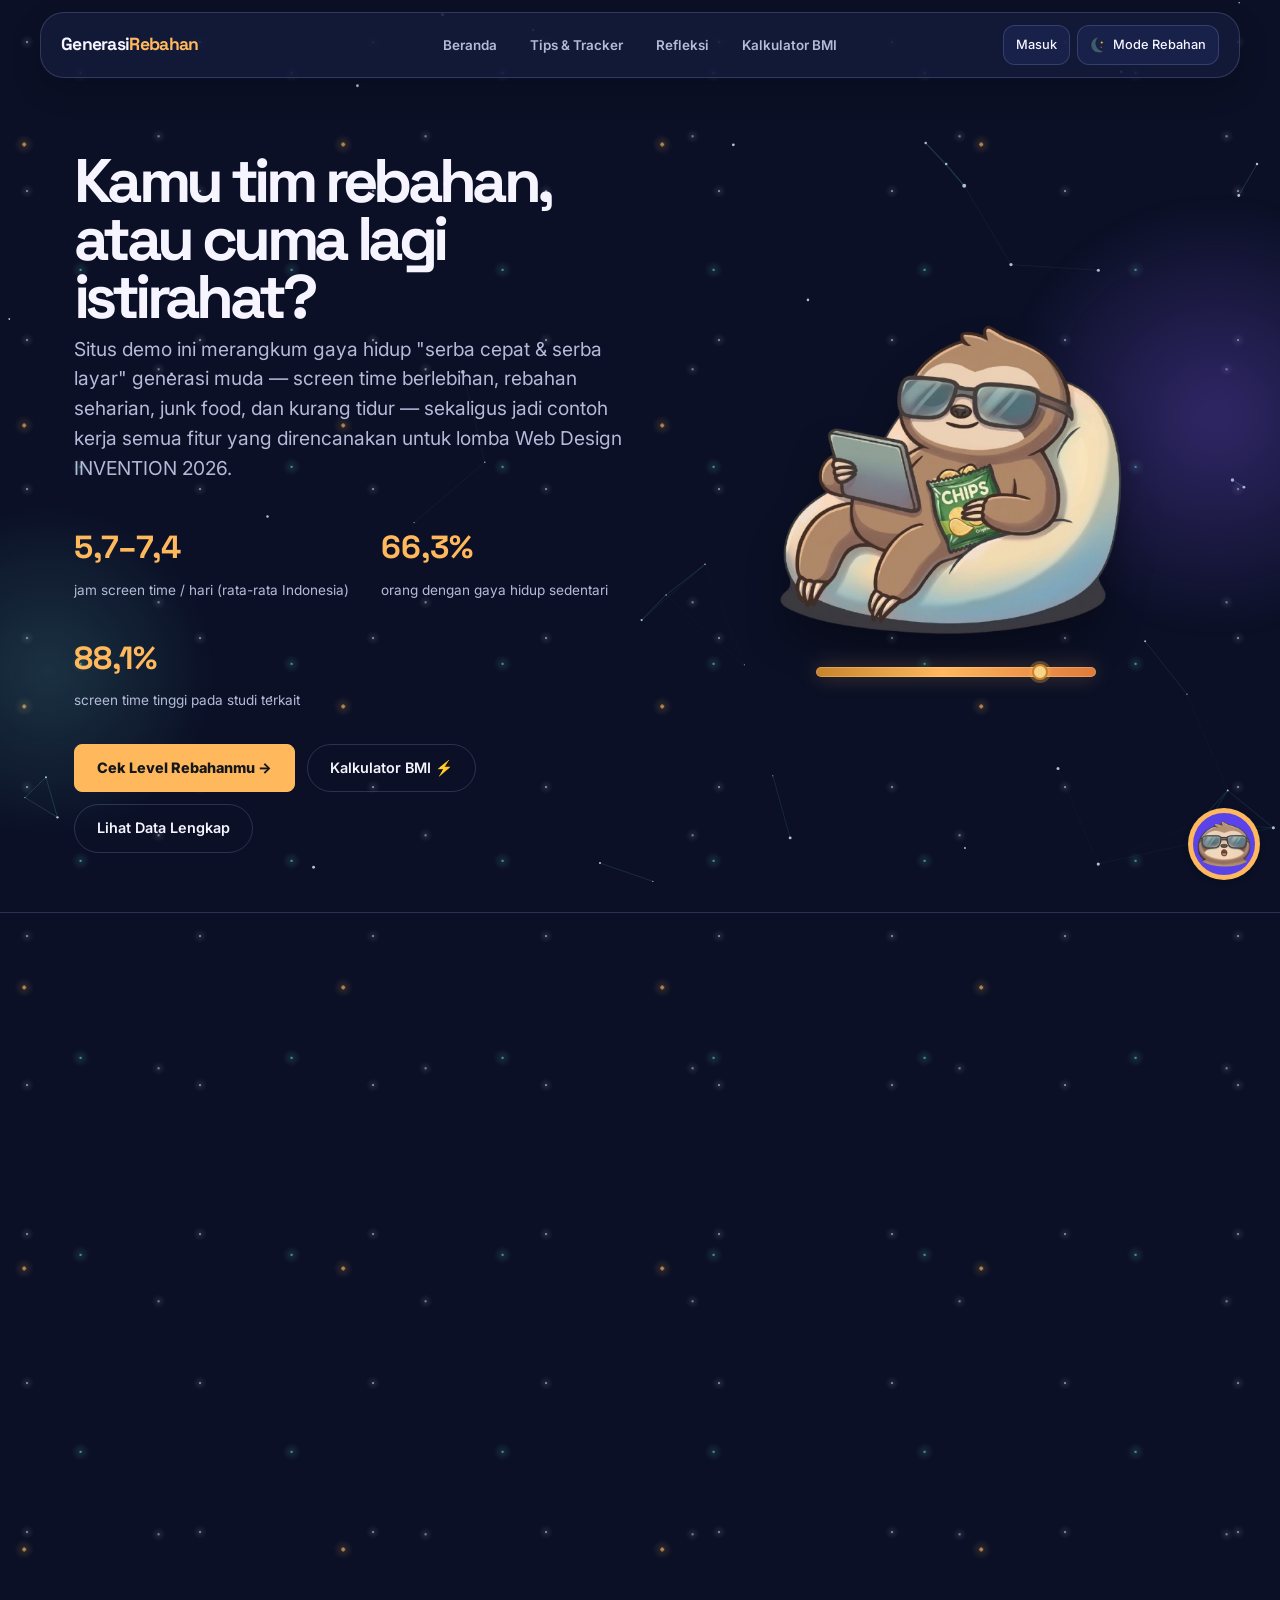
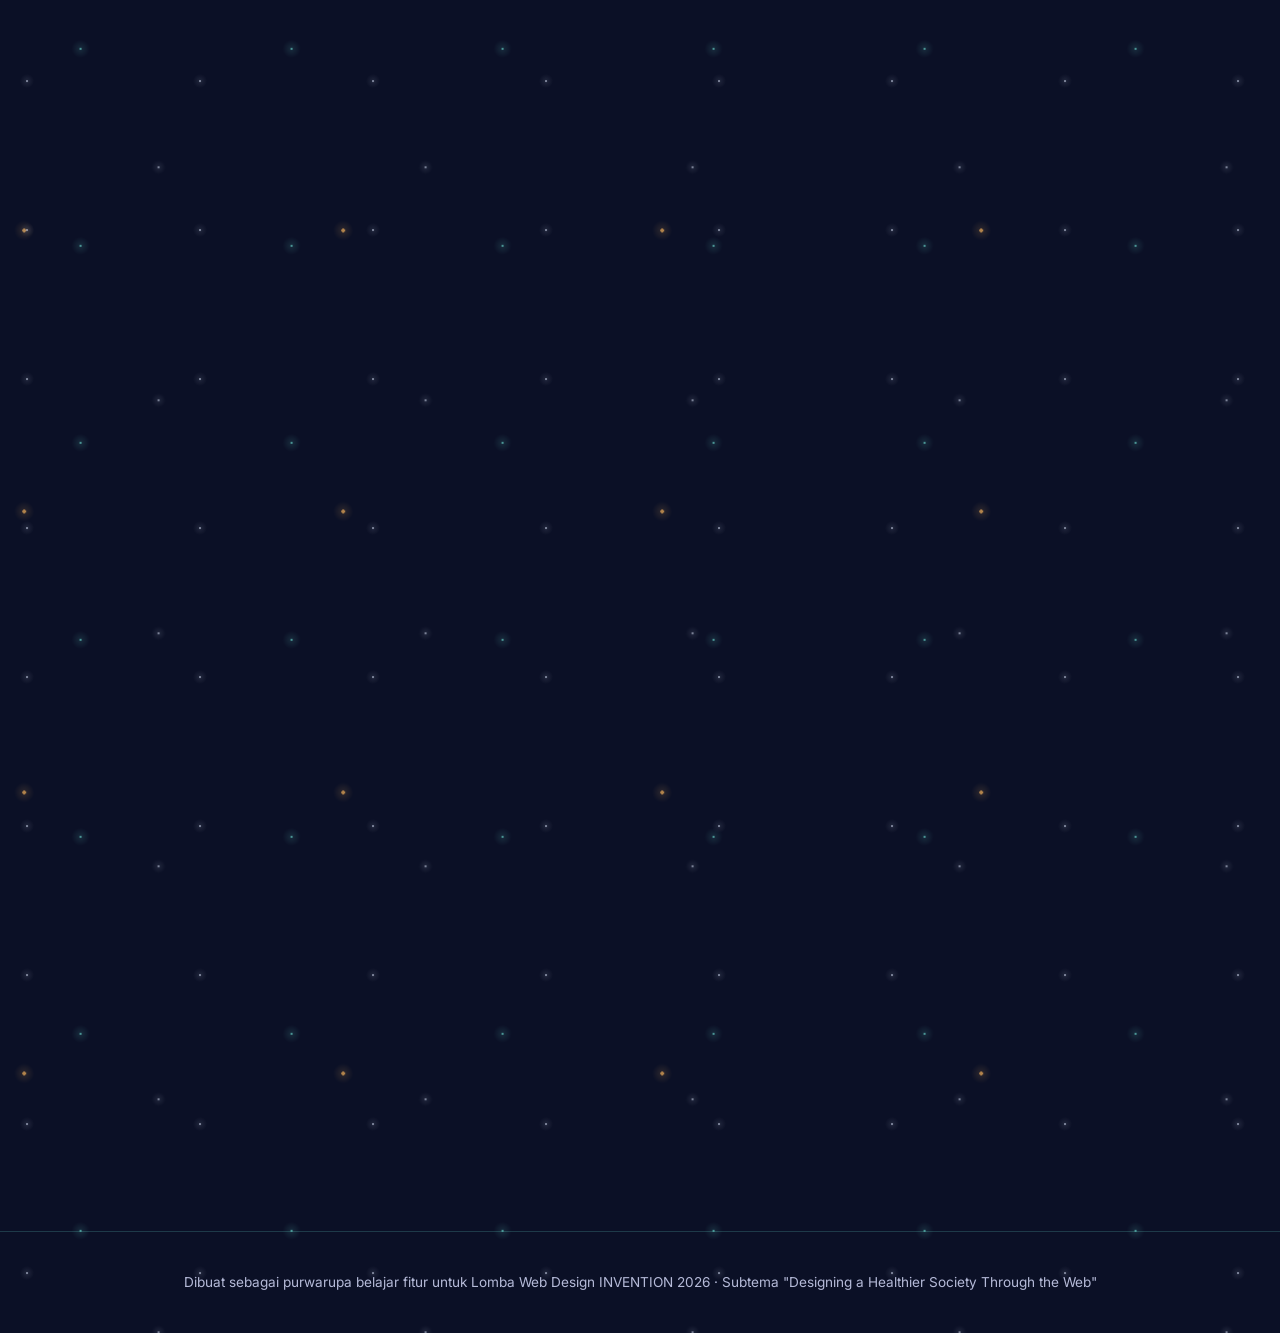
==== commit 4dd30b43: "sdcssd ya itulah pokonya" ====
--- a/generasi-rebahan-project/index.html
+++ b/generasi-rebahan-project/index.html
@@ -1,573 +1,260 @@
 <!DOCTYPE html>
-<html lang="id" data-mode="sehat">
+<html lang="id">
 <head>
 <meta charset="UTF-8">
 <meta name="viewport" content="width=device-width, initial-scale=1.0">
-<title>Generasi Rebahan — Solusi Sehat untuk Gaya Hidup Digital</title>
-<meta name="description" content="Kampanye kesadaran gaya hidup digital sehat: atasi screen time berlebihan, sedentary lifestyle, junk food, dan kurang tidur. Purwarupa Web Design INVENTION 2026.">
+<title>Generasi Rebahan — Potret Gaya Hidup Digital</title>
+<meta name="description" content="Kampanye kesadaran gaya hidup digital sehat: screen time, sedentary lifestyle, junk food, dan kurang tidur.">
 <link rel="preconnect" href="https://fonts.googleapis.com">
-<link rel="preconnect" href="https://fonts.gstatic.com" crossorigin>
-<link href="https://fonts.googleapis.com/css2?family=Plus+Jakarta+Sans:wght@400;500;600;700;800&family=Inter:wght@400;500;600;700&family=Space+Grotesk:wght@500;600;700&display=swap" rel="stylesheet">
+<link href="https://fonts.googleapis.com/css2?family=Space+Grotesk:wght@500;600;700&family=Inter:wght@400;500;600;700&display=swap" rel="stylesheet">
+<link rel="stylesheet" href="css/output.css">
 <link rel="stylesheet" href="css/style.css">
 <script>
-  document.documentElement.dataset.mode = localStorage.getItem('rebahan_mode') || 'sehat';
+  document.documentElement.dataset.mode = localStorage.getItem('rebahan_mode') || 'rebahan';
 </script>
+
 </head>
-<body data-mode="sehat">
-
-<!-- ===== SITE NAVIGATION (SOLUS REFINED DOCK) ===== -->
-<nav class="site-nav">
-  <div class="nav-container">
-    <a href="index.html" class="brand-logo" aria-label="Generasi Rebahan Beranda">
-      <span class="brand-dot" aria-hidden="true"></span>
-      <span>Generasi<span style="color: var(--accent);">Rebahan</span></span>
-    </a>
-
-    <div class="navlinks" id="navlinks">
-      <a href="index.html#beranda" class="nav-pill active">Beranda</a>
-      <a href="index.html#cermin" class="nav-pill">Cermin</a>
-      <a href="index.html#fakta" class="nav-pill">Fakta</a>
-      <a href="index.html#dampak" class="nav-pill">Dampak</a>
-      <a href="kuis.html" class="nav-pill">Kuis</a>
-      <a href="tips.html" class="nav-pill">Tips & Tracker</a>
-      <a href="#faq" class="nav-pill">FAQ</a>
-    </div>
-
-    <div class="nav-actions">
-      <button class="btn-sound-toggle" id="soundToggle" title="Nyalakan / Matikan Suara" aria-label="Toggle Sound">🔊</button>
-      <button class="btn-mode-toggle" id="modeToggle" aria-label="Ganti Mode Tema">☀️ Mode Sehat</button>
-      <button class="mobile-nav-toggle" id="mobileMenuBtn" aria-label="Buka Menu Navigasi">
-        <span></span>
-        <span></span>
-        <span></span>
+<body class="m-0 bg-bg font-body text-ink" data-mode="rebahan">
+
+<nav class="site-nav sticky top-0 z-50 border-b border-line bg-bg/90 backdrop-blur-[10px]">
+  <div class="mx-auto flex max-w-page flex-wrap items-center gap-[18px] px-6 py-3.5 max-sm:gap-2.5">
+    <div class="nav-brand whitespace-nowrap font-display text-[1.05rem] font-bold">
+      <span class="no-underline">Generasi<span class="text-accent">Rebahan</span></span>
+    </div>
+    <div class="navlinks ml-auto flex flex-wrap gap-1 max-sm:order-3 max-sm:w-full max-sm:justify-start" id="navlinks">
+      <a href="index.html#beranda" class="active rounded-full px-[11px] py-[7px] text-[0.85rem] text-dim no-underline transition hover:bg-surface-2 hover:text-ink">Beranda</a>
+      <a href="tips.html" class="rounded-full px-[11px] py-[7px] text-[0.85rem] text-dim no-underline transition hover:bg-surface-2 hover:text-ink">Tips & Tracker</a>
+      <a href="kuis.html" class="rounded-full px-[11px] py-[7px] text-[0.85rem] text-dim no-underline transition hover:bg-surface-2 hover:text-ink">Refleksi</a>
+      <a href="bmi.html" class="rounded-full px-[11px] py-[7px] text-[0.85rem] text-dim no-underline transition hover:bg-surface-2 hover:text-ink">Kalkulator BMI</a>
+    </div>
+    <div class="nav-actions flex items-center gap-2">
+      <button class="account-button cursor-pointer rounded-lg border border-line bg-surface px-2.5 py-[7px] font-body text-[0.8rem] text-ink hover:border-accent focus-visible:outline focus-visible:outline-2 focus-visible:outline-offset-2 focus-visible:outline-accent" id="accountButton" type="button">Masuk</button>
+      <button class="cursor-pointer rounded-lg border border-line bg-surface px-2.5 py-[7px] font-body text-[0.8rem] text-ink hover:border-accent focus-visible:outline focus-visible:outline-2 focus-visible:outline-offset-2 focus-visible:outline-accent" id="modeToggle"><img class="ui-icon" src="icon/moon-night-svgrepo-com.svg" alt="" aria-hidden="true"><span>Mode Rebahan</span></button>
+      <button class="nav-menu-toggle" id="navMenuToggle" type="button" aria-label="Buka menu" aria-expanded="false" aria-controls="navlinks">
+        <span></span><span></span><span></span>
       </button>
     </div>
   </div>
 </nav>
 
-<!-- ===== HERO SECTION (SOLUS GRAND ROUNDED CARD) ===== -->
-<section class="hero-section" id="beranda">
-  <div class="hero-banner-container">
-    <div class="hero-kicker-badge">
-      <span>🌱</span>
-      <span>KAMPANYE KESADARAN GAYA HIDUP DIGITAL</span>
-    </div>
-
-    <h1 class="hero-title">Kamu tim rebahan, atau cuma lagi istirahat?</h1>
-
-    <p class="hero-description">
-      Situs ini merangkum potret gaya hidup "serba cepat & serba layar" generasi muda — screen time berlebihan, rebahan seharian, junk food, dan kurang tidur — dikemas dengan pendekatan sehat dan interaktif untuk lomba Web Design INVENTION 2026.
-    </p>
-
-    <div class="hero-cta-group">
-      <a href="kuis.html" class="btn-solus-primary">Cek Level Rebahanmu →</a>
-      <a href="#fakta" class="btn-solus-outline">Lihat Data Lengkap</a>
-    </div>
-
-    <!-- Playful Mascot Art with Solus-inspired Decorative Frame -->
-    <div class="hero-mascot-wrapper">
-      <div class="doodle-shape doodle-star" aria-hidden="true">✦</div>
-      <div class="doodle-shape doodle-sparkle" aria-hidden="true">★</div>
-      <div class="doodle-shape doodle-blob" aria-hidden="true">✿</div>
-
-      <div class="hero-mascot-art-card" id="mascotContainer">
-        <img
-          id="heroMascotImg"
-          src="mascot/aset6.png"
-          alt="Maskot kukang Generasi Rebahan sedang rebahan dengan tablet dan keripik"
-          width="420"
-          height="420"
-        >
-      </div>
-
-      <div class="mascot-controller-pill">
-        <div class="mascot-controller-header">
-          <span>Level Rebahan Maskot</span>
-          <span class="mascot-badge-val" id="rebahanSliderVal">82% · Rebahan Maksimal</span>
-        </div>
-        <input type="range" id="rebahanSlider" min="0" max="100" value="82" aria-label="Level rebahan maskot kukang">
-      </div>
-    </div>
-
-    <!-- Solus Stats Highlights Bar -->
-    <div class="hero-stats-row">
-      <div class="hero-stat-card">
-        <div class="hero-stat-number" style="color: var(--accent);">5,7–7,4 jam</div>
-        <div class="hero-stat-label">Rata-rata screen time harian di Indonesia (We Are Social 2025)</div>
-      </div>
-      <div class="hero-stat-card">
-        <div class="hero-stat-number" style="color: var(--accent-2);">66,3%</div>
-        <div class="hero-stat-label">Populasi dengan gaya hidup sedentari tanpa aktivitas fisik cukup</div>
-      </div>
-      <div class="hero-stat-card">
-        <div class="hero-stat-number" style="color: var(--accent-rose);">88,1%</div>
-        <div class="hero-stat-label">Tingkat penggunaan gadget berlebih sebelum tidur pada generasi muda</div>
-      </div>
-    </div>
-  </div>
-</section>
-
-<!-- ===== SECTION 2: CERMIN KEBIASAAN (HOW IT WORKS) ===== -->
-<section class="site-section" id="cermin">
-  <div class="section-header">
-    <div class="section-kicker">
-      <span>01 / REFLEKSI DIRI</span>
-    </div>
-    <h2 class="section-title">Coba tebak, mana yang kebiasaanmu?</h2>
-    <p class="section-subtitle">Klik tiap kartu di bawah ini untuk melihat refleksi kebiasaan harian yang sering tidak kita sadari.</p>
-  </div>
-
-  <div class="mirror-grid" id="mirrorGrid">
-    <div class="mirror-card">
-      <div class="mirror-card-top">
-        <div class="mirror-emoji-badge">🌅</div>
-        <span class="mirror-indicator">Klik untuk refleksi</span>
-      </div>
-      <h3>Bangun Tidur</h3>
-      <p class="text-dim" style="font-size: 0.9rem;">Membuka mata di pagi hari</p>
-      <div class="reveal">
-        <div class="mirror-reflection-content">
-          Alarm bunyi, tangan otomatis cari HP sebelum kaki menyentuh lantai. 30 menit pertama hari habis untuk scrolling linimasa, bukan untuk menyapa diri sendiri.
-        </div>
-      </div>
-    </div>
-
-    <div class="mirror-card">
-      <div class="mirror-card-top">
-        <div class="mirror-emoji-badge">🍔</div>
-        <span class="mirror-indicator">Klik untuk refleksi</span>
-      </div>
-      <h3>Jam Makan Siang</h3>
-      <p class="text-dim" style="font-size: 0.9rem;">Mengisi energi di siang hari</p>
-      <div class="reveal">
-        <div class="mirror-reflection-content">
-          Makan sambil menonton video pendek berdurasi singkat — porsi makanan jadi tidak terasa, dan yang dipesan seringnya yang paling praktis atau tinggi gula/lemak.
-        </div>
-      </div>
-    </div>
-
-    <div class="mirror-card">
-      <div class="mirror-card-top">
-        <div class="mirror-emoji-badge">🛋️</div>
-        <span class="mirror-indicator">Klik untuk refleksi</span>
-      </div>
-      <h3>Sore Hari</h3>
-      <p class="text-dim" style="font-size: 0.9rem;">Waktu senggang seusai aktivitas</p>
-      <div class="reveal">
-        <div class="mirror-reflection-content">
-          "Rebahan 15 menit saja" seusai kuliah atau kerja. Tanpa disadari, langit sudah gelap dan waktu produktif terlewatkan tanpa peregangan atau jalan santai.
-        </div>
-      </div>
-    </div>
-
-    <div class="mirror-card">
-      <div class="mirror-card-top">
-        <div class="mirror-emoji-badge">🌙</div>
-        <span class="mirror-indicator">Klik untuk refleksi</span>
-      </div>
-      <h3>Menjelang Tidur</h3>
-      <p class="text-dim" style="font-size: 0.9rem;">Waktu istirahat malam</p>
-      <div class="reveal">
-        <div class="mirror-reflection-content">
-          Niat awal tidur jam 10 malam, namun "satu video lagi" berulang hingga lewat tengah malam. Besok pagi bangun dengan kepala berat dan energi terkuras.
-        </div>
-      </div>
-    </div>
-  </div>
-</section>
-
-<!-- ===== SECTION 3: FAKTA & DATA (SOLUS PASTEL CARDS) ===== -->
-<section class="site-section" id="fakta">
-  <div class="section-header">
-    <div class="section-kicker">
-      <span>02 / RISET & DATA STATISTIK</span>
-    </div>
-    <h2 class="section-title">Angka yang bikin kita berpikir dua kali</h2>
-    <p class="section-subtitle">Data riil seputar screen time dan gaya hidup digital di Indonesia. Statistik beranimasi saat kamu berada di sini.</p>
-  </div>
-
-  <div class="facts-grid">
-    <div class="fact-card fact-card-peach">
-      <div>
-        <div class="stat-num fact-number" data-target="7.4" data-suffix=" jam">0</div>
-        <div class="fact-desc">Rata-rata screen time harian tertinggi di Indonesia menurut laporan Global Digital Overview.</div>
-      </div>
-      <div style="font-size: 0.76rem; font-weight: 700; color: var(--text-dim); text-transform: uppercase; margin-top: 1rem;">Laporan Global Digital 2025</div>
-    </div>
-
-    <div class="fact-card fact-card-white">
-      <div>
-        <div class="stat-num fact-number" data-target="66" data-suffix="%">0</div>
-        <div class="fact-desc">Populasi dengan gaya hidup sedentari yang minim aktivitas fisik menurut studi klinis RS Insan Permata.</div>
-      </div>
-      <div style="font-size: 0.76rem; font-weight: 700; color: var(--text-dim); text-transform: uppercase; margin-top: 1rem;">Studi Kesehatan 2025</div>
-    </div>
-
-    <div class="fact-card fact-card-mint">
-      <div>
-        <div class="stat-num fact-number" data-target="45" data-suffix="%">0</div>
-        <div class="fact-desc">Remaja Indonesia yang pernah mengalami kelelahan mental atau cyberbullying di media sosial.</div>
-      </div>
-      <div style="font-size: 0.76rem; font-weight: 700; color: var(--text-dim); text-transform: uppercase; margin-top: 1rem;">Laporan UNICEF Indonesia</div>
-    </div>
-
-    <div class="fact-card fact-card-rose">
-      <div>
-        <div class="stat-num fact-number" data-target="61" data-suffix="%">0</div>
-        <div class="fact-desc">Penduduk yang mengonsumsi minuman manis dan camilan ultra-proses lebih dari 1 kali sehari saat berselancar.</div>
-      </div>
-      <div style="font-size: 0.76rem; font-weight: 700; color: var(--text-dim); text-transform: uppercase; margin-top: 1rem;">Riset Kemenkes RI</div>
-    </div>
-  </div>
-</section>
-
-<!-- ===== SECTION 4: DAMPAK KESEHATAN & COACHING ===== -->
-<section class="site-section" id="dampak">
-  <div class="section-header">
-    <div class="section-kicker">
-      <span>03 / DAMPAK NYATA</span>
-    </div>
-    <h2 class="section-title">Fisik dan mental, dua-duanya kena</h2>
-    <p class="section-subtitle">Paparan layar tanpa henti yang tidak diimbangi gaya hidup sehat menimbulkan efek bertahap pada tubuh dan pikiran.</p>
-  </div>
-
-  <div class="impact-grid">
-    <div class="impact-card">
-      <span class="impact-badge badge-fisik">Dampak Fisik</span>
-      <h3>Postur & Mata</h3>
-      <p>"Tech neck", nyeri punggung bawah kronis, dan digital eye strain akibat posisi menunduk serta menatap layar berjam-jam tanpa kedipan teratur.</p>
-    </div>
-
-    <div class="impact-card">
-      <span class="impact-badge badge-fisik">Dampak Fisik</span>
-      <h3>Metabolisme & Berat Badan</h3>
-      <p>Kombinasi minim gerak (sedentari) dan kebiasaan ngemil makanan ultra-proses meningkatkan risiko resistensi insulin dan obesitas usia muda.</p>
-    </div>
-
-    <div class="impact-card">
-      <span class="impact-badge badge-mental">Dampak Mental</span>
-      <h3>Kecemasan & FOMO</h3>
-      <p>Arus perbandingan sosial yang konstan di media sosial memicu stres, rasa tidak cukup baik, dan kecemasan tertinggal informasi (Fear of Missing Out).</p>
-    </div>
-
-    <div class="impact-card">
-      <span class="impact-badge badge-mental">Dampak Mental</span>
-      <h3>Kualitas Tidur</h3>
-      <p>Paparan spektrum blue light menekan pelepasan hormon melatonin, merusak ritme sirkadian tubuh sehingga tidur tidak nyenyak dan mudah lelah.</p>
-    </div>
-  </div>
-
-  <!-- Solus Signature Featured Wide Card -->
-  <div class="featured-wide-card">
-    <div>
-      <span class="hero-kicker-badge" style="margin-bottom: 0.75rem;">SOLUSI SEIMBANG</span>
-      <h3>Bukan Anti-Teknologi, Tapi Menemukan Titik Temu</h3>
-      <p>
-        Tujuan kita bukan membuang smartphone atau berhenti menikmati hiburan digital, melainkan membangun kesadaran agar teknologi bekerja untuk kita — bukan sebaliknya.
-      </p>
-      <a href="tips.html" class="btn-solus-primary">Pelajari Tips & Tracker →</a>
-    </div>
-    <div style="display: flex; align-items: center; justify-content: center;">
-      <img src="mascot/aset7.png" alt="Maskot santai seimbang" style="max-width: 260px; filter: drop-shadow(0 10px 20px rgba(0,0,0,0.1));">
-    </div>
-  </div>
-</section>
-
-<!-- ===== SECTION 5: TESTIMONIALS (SOLUS QUOTE CARDS) ===== -->
-<section class="site-section">
-  <div class="section-header">
-    <div class="section-kicker">
-      <span>04 / CERITA NYATA</span>
-    </div>
-    <h2 class="section-title">Apa kata mereka yang mulai berproses?</h2>
-    <p class="section-subtitle">Pengalaman nyata generasi muda yang mulai mengatur batas sehat antara dunia nyata dan dunia maya.</p>
-  </div>
-
-  <div class="testimonials-grid">
-    <div class="testimonial-card-peach">
-      <p class="testimonial-quote">
-        "Dulu waktu bangun tidur langsung buka medsos 1 jam sampai leher pegal. Setelah mencoba tips '1 jam bebas HP sebelum tidur' dan habit tracker di web ini, bangun pagi terasa jauh lebih ringan dan segar."
-      </p>
-      <div>
-        <div class="testimonial-author">— Annisa R., 22 Tahun</div>
-        <div class="text-dim" style="font-size: 0.82rem;">Mahasiswi Desain Komunikasi Visual</div>
-      </div>
-    </div>
-
-    <div class="testimonial-card-dark">
-      <p class="testimonial-quote">
-        "Kuis adaptif di sini akurat banget membaca kebiasaan saya yang sering ngemil sambil scroll malam hari. Sekarang saya mulai pasang alarm jalan santai 5 menit tiap jam kerja."
-      </p>
-      <div>
-        <div class="testimonial-author" style="color: #ffffff;">— Fikri H., 24 Tahun</div>
-        <div style="font-size: 0.82rem; color: #90a5aa;">Junior Software Engineer</div>
-      </div>
-    </div>
-  </div>
-</section>
-
-<!-- ===== SECTION 6: MITRA & RISET EDUKASI ===== -->
-<section class="partners-section">
-  <div class="partners-container">
-    <span class="partners-label">Rujukan Data & Kolaborasi:</span>
-    <span class="partner-logo-item">Kemenkes RI</span>
-    <span class="partner-logo-item">UNICEF Indonesia</span>
-    <span class="partner-logo-item">RS Insan Permata</span>
-    <span class="partner-logo-item">INVENTION 2026</span>
-    <span class="partner-logo-item">Digital Wellness Lab</span>
-  </div>
-</section>
-
-<!-- ===== SECTION 7: EXPLORE & LEARN (2 GRAND CARDS) ===== -->
-<section class="site-section" id="explorePages">
-  <div class="section-header">
-    <div class="section-kicker">
-      <span>05 / FITUR UTAMA</span>
-    </div>
-    <h2 class="section-title">Mulai langkah perubahanmu hari ini</h2>
-    <p class="section-subtitle">Dua fitur interaktif yang dirancang khusus untuk membantumu mengevaluasi dan membangun kebiasaan baru.</p>
-  </div>
-
-  <div class="explore-grid">
-    <div class="explore-card fact-card-peach">
-      <div>
-        <div class="explore-card-icon">🎯</div>
-        <h3>Cek Level Kebiasaanmu</h3>
-        <p>Kuis interaktif 2 menit dengan 10 soal inti plus maksimal 2 pertanyaan adaptif untuk menganalisis 5 dimensi kesehatan digitalmu secara objektif.</p>
-      </div>
-      <div>
-        <a href="kuis.html" class="btn-solus-primary">Mulai Kuis Adaptif →</a>
-      </div>
-    </div>
-
-    <div class="explore-card fact-card-mint">
-      <div>
-        <div class="explore-card-icon">🌱</div>
-        <h3>Tips & Habit Tracker Harian</h3>
-        <p>Rekomendasi aksi nyata, generator fakta acak, serta checklist habit harian dengan sistem reset otomatis setiap pukul 22:00 WIB untuk menjaga konsistensi.</p>
-      </div>
-      <div>
-        <a href="tips.html" class="btn-solus-primary">Buka Tips & Tracker →</a>
-      </div>
-    </div>
-  </div>
-</section>
-
-<!-- ===== SECTION 8: COMMUNITY CTA BANNER ===== -->
-<section class="site-section">
-  <div class="community-banner">
-    <div>
-      <div class="hero-kicker-badge" style="margin-bottom: 0.75rem;">KOMUNITAS SEHAT DIGITAL</div>
-      <h3>Kamu tidak sendirian di perjalanan ini</h3>
-      <p>
-        Banyak anak muda mengalami tantangan serupa dalam mengelola distraksi layar. Bergabunglah dalam gerakan kesadaran hidup seimbang untuk tubuh dan pikiran yang lebih berdaya.
-      </p>
-      <a href="kuis.html" class="btn-solus-primary">Mulai Cek Kebiasaanmu</a>
-    </div>
-    <div class="community-art-wrap">
-      <img src="mascot/aset8.png" alt="Maskot kukang ceria">
-    </div>
-  </div>
-</section>
-
-<!-- ===== SECTION 9: FAQ ACCORDION ===== -->
-<section class="site-section" id="faq">
-  <div class="faq-grid">
-    <div class="faq-left-col">
-      <div class="section-kicker">
-        <span>06 / TANYA JAWAB</span>
-      </div>
-      <h2>Pertanyaan yang sering muncul</h2>
-      <p>Temukan jawaban seputar konsep kampanye, fitur kuis adaptif, dan penggunaan habit tracker harian.</p>
-      
-      <div class="faq-mascot-card">
-        <img src="mascot/aset4.png" alt="Maskot kukang ramah">
-      </div>
-    </div>
-
-    <div class="accordion-container">
-      <div class="accordion-item open">
-        <div class="accordion-head">
-          <span>Apakah rebahan itu selalu berakibat buruk?</span>
-          <span class="plus">−</span>
-        </div>
-        <div class="accordion-body-wrapper">
-          <div class="accordion-body-content">
-            Tentu tidak. Istirahat dan relaksasi sangat penting bagi pemulihan tubuh. Yang berbahaya adalah "sedentari kronis" — rebahan berjam-jam sambil terus menatap layar tanpa jeda gerak fisik dan membiarkan waktu produktif serta jam tidur terabaikan.
+<section class="border-b border-line pb-16 pt-14 scroll-reveal" id="beranda">
+  <div class="mx-auto max-w-page px-6">
+    <div class="grid items-center gap-7 lg:grid-cols-[minmax(0,1.05fr)_minmax(260px,0.9fr)] lg:gap-10">
+      <div class="max-lg:order-2">
+        <h1 class="mb-2 max-w-[14ch] font-display text-[clamp(2.2rem,5vw,3.4rem)] font-bold leading-tight max-lg:max-w-[16ch]">Kamu tim rebahan, atau cuma lagi istirahat?</h1>
+        <p class="mb-4 max-w-[52ch] text-[1.15rem] text-dim">Situs demo ini merangkum gaya hidup "serba cepat & serba layar" generasi muda — screen time berlebihan, rebahan seharian, junk food, dan kurang tidur — sekaligus jadi contoh kerja semua fitur yang direncanakan untuk lomba Web Design INVENTION 2026.</p>
+        <div class="mt-10 flex flex-wrap gap-8">
+          <div><b class="mb-1 block font-display text-[2rem] text-accent">5,7–7,4</b><span class="text-[0.85rem] text-dim">jam screen time / hari (rata-rata Indonesia)</span></div>
+          <div><b class="mb-1 block font-display text-[2rem] text-accent">66,3%</b><span class="text-[0.85rem] text-dim">orang dengan gaya hidup sedentari</span></div>
+          <div><b class="mb-1 block font-display text-[2rem] text-accent">88,1%</b><span class="text-[0.85rem] text-dim">screen time tinggi pada studi terkait</span></div>
+        </div>
+        <div class="mt-8 flex flex-wrap gap-3">
+          <a class="inline-block cursor-pointer rounded-full border border-transparent bg-accent px-[22px] py-3 text-[0.9rem] font-semibold text-[#14171c] no-underline hover:brightness-110" href="kuis.html">Cek Level Rebahanmu →</a>
+          <a class="inline-block cursor-pointer rounded-full border border-line px-[22px] py-3 text-[0.9rem] font-semibold text-ink no-underline hover:border-accent" href="bmi.html">Kalkulator BMI ⚡</a>
+          <a class="inline-block cursor-pointer rounded-full border border-line px-[22px] py-3 text-[0.9rem] font-semibold text-ink no-underline hover:border-accent" href="#fakta">Lihat Data Lengkap</a>
+        </div>
+      </div>
+
+      <div class="flex flex-col items-center gap-2.5 max-lg:order-1 max-lg:mx-auto max-lg:mb-2 max-lg:max-w-[320px]">
+        <div class="relative flex w-full max-w-[420px] items-center justify-center" id="mascotContainer">
+          <span class="mascot-glow pointer-events-none absolute inset-[12%_10%_18%] z-0 rounded-full blur-[8px]" aria-hidden="true"></span>
+          <img
+            id="heroMascotImg"
+            class="relative z-[1] block h-auto w-full max-w-[380px] animate-mascot-float transition-opacity duration-250"
+            src="mascot/aset6.png"
+            alt="Maskot kukang Generasi Rebahan sedang rebahan dengan tablet dan keripik"
+            width="420"
+            height="420"
+          >
+        </div>
+        <div class="mascot-meter z-[1] w-[min(100%,280px)]">
+          <input type="range" id="rebahanSlider" min="0" max="100" value="82" aria-label="Level rebahan maskot">
+          <div class="mt-2 flex justify-between text-[0.72rem] font-semibold tracking-wide text-dim">
           </div>
         </div>
       </div>
-
-      <div class="accordion-item">
-        <div class="accordion-head">
-          <span>Berapa screen time yang sehat menurut para ahli?</span>
-          <span class="plus">+</span>
-        </div>
-        <div class="accordion-body-wrapper">
-          <div class="accordion-body-content">
-            Organisasi kesehatan merekomendasikan screen time non-pekerjaan/non-belajar tidak melebihi 2 jam per hari, serta menerapkan kaidah 20-20-20: setiap 20 menit menatap layar, istirahatkan mata dengan melihat objek berjarak 20 kaki (6 meter) selama 20 detik.
-          </div>
-        </div>
-      </div>
-
-      <div class="accordion-item">
-        <div class="accordion-head">
-          <span>Bagaimana cara kerja kuis adaptif di web ini?</span>
-          <span class="plus">+</span>
-        </div>
-        <div class="accordion-body-wrapper">
-          <div class="accordion-body-content">
-            Kuis terdiri dari 10 pertanyaan inti. Jika sistem mendeteksi skor tinggi pada kategori tertentu (misalnya screen time malam atau konsumsi junk food), sistem akan otomatis menambahkan maksimal 2 pertanyaan lanjutan adaptif untuk memperdalam diagnosa profil kebiasaanmu.
-          </div>
-        </div>
-      </div>
-
-      <div class="accordion-item">
-        <div class="accordion-head">
-          <span>Mengapa tracker harian di-reset pada jam 22:00?</span>
-          <span class="plus">+</span>
-        </div>
-        <div class="accordion-body-wrapper">
-          <div class="accordion-body-content">
-            Pukul 22:00 (10 PM) dipilih sebagai cutoff agar kamu diajak menutup aktivitas gadget tepat sebelum jam tidur, mengevaluasi capaian hari itu, dan mulai beristirahat tanpa memeriksa ponsel lagi.
-          </div>
-        </div>
-      </div>
-
-      <div class="accordion-item">
-        <div class="accordion-head">
-          <span>Apakah data jawaban dan habit saya tersimpan aman?</span>
-          <span class="plus">+</span>
-        </div>
-        <div class="accordion-body-wrapper">
-          <div class="accordion-body-content">
-            Ya! Semua progres, skor kuis, dan checklist habit tersimpan secara lokal di browser kamu (Local Storage) tanpa dikirimkan ke server eksternal, sehingga privasimu tetap aman 100%.
-          </div>
-        </div>
-      </div>
-    </div>
-  </div>
-</section>
-
-<!-- ===== SECTION 10: CONTACT & FEEDBACK ===== -->
-<section class="site-section" id="kontak">
-  <div class="contact-grid">
-    <div class="contact-info-col">
-      <div class="section-kicker">
-        <span>07 / HUBUNGI KAMI</span>
-      </div>
-      <h2 class="section-title">Punya saran atau ingin berkolaborasi?</h2>
-      <p class="section-subtitle" style="margin-bottom: 2rem;">
-        Purwarupa ini dikembangkan untuk lomba Web Design INVENTION 2026. Kami terbuka atas masukan, kritik, maupun kolaborasi pengembangan lebih lanjut.
-      </p>
-
-      <div class="contact-detail-item">
-        <strong>Email:</strong> halo@generasirebahan.id
-      </div>
-      <div class="contact-detail-item">
-        <strong>Kompetisi:</strong> INVENTION 2026 — Web Design Competition
-      </div>
-      <div class="contact-detail-item">
-        <strong>Subtema:</strong> "Designing a Healthier Society Through the Web"
-      </div>
-
-      <div class="contact-social-row">
-        <a href="#" class="social-pill" aria-label="Instagram">📸</a>
-        <a href="#" class="social-pill" aria-label="LinkedIn">💼</a>
-        <a href="#" class="social-pill" aria-label="GitHub">💻</a>
-        <a href="#" class="social-pill" aria-label="YouTube">▶️</a>
-      </div>
-    </div>
-
-    <div class="contact-form-box">
-      <h3 style="font-size: 1.35rem; margin-bottom: 1.5rem;">Kirim Pesan / Masukan</h3>
-      <form id="contactForm">
-        <div class="form-field-group">
-          <label class="form-label" for="contactEmail">Email Anda</label>
-          <input type="email" id="contactEmail" class="form-input-solus" placeholder="nama@email.com" required>
-        </div>
-        <div class="form-field-group">
-          <label class="form-label" for="contactMsg">Pesan atau Masukan</label>
-          <input type="text" id="contactMsg" class="form-input-solus" placeholder="Tuliskan saran atau pesan Anda di sini..." required>
-        </div>
-        <button type="submit" class="btn-solus-primary" style="width: 100%; margin-top: 1rem;">Kirim Pesan Sekarang</button>
-      </form>
-    </div>
-  </div>
-</section>
-
-<!-- ===== SECTION 11: SOLUS SIGNATURE FOOTER ===== -->
-<footer class="site-footer" id="tentang">
-  <div class="footer-container">
-    <div class="footer-left">
-      <div>
-        <a href="index.html" class="brand-logo" style="margin-bottom: 1rem;">
-          <span class="brand-dot" aria-hidden="true"></span>
-          <span>Generasi<span style="color: var(--accent);">Rebahan</span></span>
-        </a>
-        <p class="text-dim" style="font-size: 0.92rem; max-width: 38ch; line-height: 1.6;">
-          Platform edukasi kesadaran gaya hidup digital seimbang untuk generasi muda Indonesia.
-        </p>
-
-        <div class="footer-links-grid">
-          <div>
-            <div class="footer-col-title">Navigasi</div>
-            <ul class="footer-link-list">
-              <li><a href="index.html#beranda">Beranda</a></li>
-              <li><a href="index.html#cermin">Cermin Kebiasaan</a></li>
-              <li><a href="index.html#fakta">Fakta & Data</a></li>
-              <li><a href="index.html#dampak">Dampak Kesehatan</a></li>
-            </ul>
-          </div>
-          <div>
-            <div class="footer-col-title">Fitur Web</div>
-            <ul class="footer-link-list">
-              <li><a href="kuis.html">Kuis Adaptif</a></li>
-              <li><a href="tips.html">Tips Digital Detox</a></li>
-              <li><a href="tips.html#habitTracker">Habit Tracker</a></li>
-              <li><a href="#faq">FAQ</a></li>
-            </ul>
-          </div>
-          <div>
-            <div class="footer-col-title">Kompetisi</div>
-            <ul class="footer-link-list">
-              <li><a href="#kontak">INVENTION 2026</a></li>
-              <li><a href="#kontak">Subtema Lomba</a></li>
-              <li><a href="#kontak">Kontak Tim</a></li>
-            </ul>
-          </div>
-        </div>
-      </div>
-
-      <div class="footer-copyright">
-        © 2026 Generasi Rebahan. Dibuat untuk Lomba Web Design INVENTION 2026 · Subtema "Designing a Healthier Society Through the Web".
-      </div>
-    </div>
-
-    <!-- Solus Signature Dark Card in Footer -->
-    <div class="footer-cta-card">
-      <div class="footer-card-art" aria-hidden="true">
-        <span style="font-size: 3rem;">🌱</span>
-      </div>
-      <div>
-        <span class="hero-kicker-badge" style="background: rgba(255,255,255,0.12); color: #ffffff; border-color: rgba(255,255,255,0.2); margin-bottom: 1.25rem;">
-          MULAI HARI INI
-        </span>
-        <h3>
-          Temukan Keseimbangan Baru untuk Tubuh dan Pikiranmu.
-        </h3>
-      </div>
-      <div>
-        <a href="kuis.html" class="btn-footer-solus">Cek Level Kebiasaanmu</a>
-      </div>
-    </div>
-  </div>
+    </div>
+  </div>
+</section>
+
+<section class="border-b border-line py-[72px] scroll-reveal" id="cermin">
+  <div class="mx-auto max-w-page px-6">
+    <div class="mb-3.5 inline-flex items-center gap-2 font-display text-[0.85rem] text-dim"><em class="inline-flex h-[26px] w-[26px] items-center justify-center rounded-full border border-line text-[0.75rem] not-italic">2</em> Cermin Kebiasaan</div>
+    <h2 class="mb-2 font-display text-3xl font-bold">Coba tebak, mana yang kebiasaanmu?</h2>
+    <p class="mb-4 max-w-[65ch] text-dim">Klik tiap kartu untuk lihat refleksinya.</p>
+    <div class="mt-7 grid grid-cols-[repeat(auto-fit,minmax(220px,1fr))] gap-4" id="mirrorGrid">
+      <div class="mirror-card tilt-card relative min-h-[140px] cursor-pointer rounded-[14px] border border-line bg-surface p-5 transition hover:border-accent-2">
+        <div class="spotlight-glow"></div>
+        <h3 class="mb-1.5 flex items-center gap-2 font-display text-base"><img class="ui-icon" src="icon/get-up-svgrepo-com.svg" alt="" aria-hidden="true">Bangun tidur</h3>
+        <span class="text-xs text-accent-2">klik untuk refleksi</span>
+        <div class="reveal mt-2.5 border-t border-dashed border-line text-[0.88rem] text-dim">
+          <div class="pt-2.5">Alarm bunyi, tangan otomatis cari HP dulu sebelum kaki menyentuh lantai. 30 menit pertama hari ini habis untuk scroll, bukan untuk diri sendiri.</div>
+        </div>
+      </div>
+      <div class="mirror-card tilt-card relative min-h-[140px] cursor-pointer rounded-[14px] border border-line bg-surface p-5 transition hover:border-accent-2">
+        <div class="spotlight-glow"></div>
+        <h3 class="mb-1.5 flex items-center gap-2 font-display text-base"><img class="ui-icon" src="icon/junk-food-burger-svgrepo-com%20(1).svg" alt="" aria-hidden="true">Jam makan siang</h3>
+        <span class="text-xs text-accent-2">klik untuk refleksi</span>
+        <div class="reveal mt-2.5 border-t border-dashed border-line text-[0.88rem] text-dim">
+          <div class="pt-2.5">Makan sambil nonton video pendek — porsi jadi tidak terasa, dan yang dipesan biasanya yang paling cepat sampai, bukan yang paling sehat.</div>
+        </div>
+      </div>
+      <div class="mirror-card tilt-card relative min-h-[140px] cursor-pointer rounded-[14px] border border-line bg-surface p-5 transition hover:border-accent-2">
+        <div class="spotlight-glow"></div>
+        <h3 class="mb-1.5 flex items-center gap-2 font-display text-base"><img class="ui-icon" src="icon/sunset-svgrepo-com.svg" alt="" aria-hidden="true">Sore hari</h3>
+        <span class="text-xs text-accent-2">klik untuk refleksi</span>
+        <div class="reveal mt-2.5 border-t border-dashed border-line text-[0.88rem] text-dim">
+          <div class="pt-2.5">"Rebahan sebentar" setelah pulang, ternyata tahu-tahu sudah dua jam berlalu di media sosial.</div>
+        </div>
+      </div>
+      <div class="mirror-card tilt-card relative min-h-[140px] cursor-pointer rounded-[14px] border border-line bg-surface p-5 transition hover:border-accent-2">
+        <div class="spotlight-glow"></div>
+        <h3 class="mb-1.5 flex items-center gap-2 font-display text-base"><img class="ui-icon" src="icon/moon-night-svgrepo-com.svg" alt="" aria-hidden="true">Menjelang tidur</h3>
+        <span class="text-xs text-accent-2">klik untuk refleksi</span>
+        <div class="reveal mt-2.5 border-t border-dashed border-line text-[0.88rem] text-dim">
+          <div class="pt-2.5">Niatnya tidur jam 10, tapi "satu video lagi" berulang sampai lewat tengah malam — besok bangun tetap harus jam yang sama.</div>
+        </div>
+      </div>
+    </div>
+  </div>
+</section>
+
+<section class="border-b border-line py-[72px] scroll-reveal" id="fakta">
+  <div class="mx-auto max-w-page px-6">
+    <div class="mb-3.5 inline-flex items-center gap-2 font-display text-[0.85rem] text-dim"><em class="inline-flex h-[26px] w-[26px] items-center justify-center rounded-full border border-line text-[0.75rem] not-italic">3</em> Fakta & Data</div>
+    <h2 class="mb-2 font-display text-3xl font-bold">Angka yang mungkin bikin kaget</h2>
+    <p class="mb-4 max-w-[65ch] text-dim">Statistik ini animasi menghitung naik saat kamu scroll sampai sini.</p>
+    <div class="mt-7 grid grid-cols-[repeat(auto-fit,minmax(200px,1fr))] gap-5">
+      <div class="tilt-card hover-lift rounded-[14px] border border-line bg-surface p-[22px]">
+        <div class="spotlight-glow"></div>
+        <div class="stat-num font-display text-[2.3rem] text-accent-2" data-target="7.4" data-suffix=" jam">0</div>
+        <div class="mt-1 text-[0.85rem] text-dim">Rata-rata screen time harian tertinggi di Indonesia</div>
+      </div>
+      <div class="tilt-card hover-lift rounded-[14px] border border-line bg-surface p-[22px]">
+        <div class="spotlight-glow"></div>
+        <div class="stat-num font-display text-[2.3rem] text-accent-2" data-target="66" data-suffix="%">0</div>
+        <div class="mt-1 text-[0.85rem] text-dim">Populasi dengan gaya hidup sedentari (studi RS Insan Permata, 2025)</div>
+      </div>
+      <div class="tilt-card hover-lift rounded-[14px] border border-line bg-surface p-[22px]">
+        <div class="spotlight-glow"></div>
+        <div class="stat-num font-display text-[2.3rem] text-accent-2" data-target="45" data-suffix="%">0</div>
+        <div class="mt-1 text-[0.85rem] text-dim">Remaja Indonesia pernah mengalami cyberbullying (UNICEF)</div>
+      </div>
+      <div class="tilt-card hover-lift rounded-[14px] border border-line bg-surface p-[22px]">
+        <div class="spotlight-glow"></div>
+        <div class="stat-num font-display text-[2.3rem] text-accent-2" data-target="61" data-suffix="%">0</div>
+        <div class="mt-1 text-[0.85rem] text-dim">Penduduk konsumsi minuman berpemanis &gt;1x/hari (Kemenkes)</div>
+      </div>
+    </div>
+  </div>
+</section>
+
+<section class="border-b border-line py-[72px] scroll-reveal" id="dampak">
+  <div class="mx-auto max-w-page px-6">
+    <div class="mb-3.5 inline-flex items-center gap-2 font-display text-[0.85rem] text-dim"><em class="inline-flex h-[26px] w-[26px] items-center justify-center rounded-full border border-line text-[0.75rem] not-italic">4</em> Dampaknya Buat Kamu</div>
+    <h2 class="mb-2 font-display text-3xl font-bold">Fisik dan mental, dua-duanya kena</h2>
+    <div class="mt-7 grid grid-cols-[repeat(auto-fit,minmax(230px,1fr))] gap-4">
+      <div class="tilt-card hover-lift rounded-[14px] border border-line bg-surface p-5">
+        <div class="spotlight-glow"></div>
+        <span class="mb-2.5 inline-block rounded-full bg-surface-2 px-[9px] py-[3px] text-[0.72rem] text-dim">Fisik</span>
+        <h3 class="mb-1 font-display text-lg">Postur & mata</h3>
+        <p class="m-0 text-[0.9rem] text-dim">"Tech neck", nyeri punggung, dan digital eye strain dari posisi menunduk berjam-jam.</p>
+      </div>
+      <div class="tilt-card hover-lift rounded-[14px] border border-line bg-surface p-5">
+        <div class="spotlight-glow"></div>
+        <span class="mb-2.5 inline-block rounded-full bg-surface-2 px-[9px] py-[3px] text-[0.72rem] text-dim">Fisik</span>
+        <h3 class="mb-1 font-display text-lg">Berat badan</h3>
+        <p class="m-0 text-[0.9rem] text-dim">Kombinasi kurang gerak dan junk food meningkatkan risiko obesitas & diabetes tipe 2.</p>
+      </div>
+      <div class="tilt-card hover-lift rounded-[14px] border border-line bg-surface p-5">
+        <div class="spotlight-glow"></div>
+        <span class="mb-2.5 inline-block rounded-full bg-surface-2 px-[9px] py-[3px] text-[0.72rem] text-dim">Mental</span>
+        <h3 class="mb-1 font-display text-lg">Kecemasan & FOMO</h3>
+        <p class="m-0 text-[0.9rem] text-dim">Paparan media sosial berlebih dikaitkan dengan kecemasan dan perbandingan sosial.</p>
+      </div>
+      <div class="tilt-card hover-lift rounded-[14px] border border-line bg-surface p-5">
+        <div class="spotlight-glow"></div>
+        <span class="mb-2.5 inline-block rounded-full bg-surface-2 px-[9px] py-[3px] text-[0.72rem] text-dim">Mental</span>
+        <h3 class="mb-1 font-display text-lg">Kualitas tidur</h3>
+        <p class="m-0 text-[0.9rem] text-dim">Cahaya layar sebelum tidur mengganggu ritme sirkadian, bikin susah tidur nyenyak.</p>
+      </div>
+    </div>
+  </div>
+</section>
+
+<section id="explorePages" class="border-b border-line py-[72px] scroll-reveal">
+  <div class="mx-auto max-w-page px-6">
+    <div class="grid grid-cols-[repeat(auto-fit,minmax(260px,1fr))] gap-5">
+      <div class="tilt-card hover-lift rounded-[14px] border border-line bg-surface p-7">
+        <div class="spotlight-glow"></div>
+        <div class="mb-2"><img class="ui-icon ui-icon--feature" src="icon/target-hit-aim-svgrepo-com.svg" alt="" aria-hidden="true"></div>
+        <h3 class="mb-2 font-display text-xl">Ingin Tahu Level Kebiasaanmu?</h3>
+        <p class="mb-5 max-w-[65ch] text-dim">Ikuti Cek Kebiasaan 2 Menit (12 Soal Adaptif) untuk mengetahui skor profil digitalmu dari 5 dimensi.</p>
+        <a href="kuis.html" class="inline-block cursor-pointer rounded-full border border-transparent bg-accent px-[22px] py-3 text-[0.9rem] font-semibold text-[#14171c] no-underline hover:brightness-110">Mulai Kuis Adaptif →</a>
+      </div>
+      <div class="tilt-card hover-lift rounded-[14px] border border-line bg-surface p-7">
+        <div class="spotlight-glow"></div>
+        <div class="mb-2"><img class="ui-icon ui-icon--feature" src="icon/tactics-planning-svgrepo-com.svg" alt="" aria-hidden="true"></div>
+        <h3 class="mb-2 font-display text-xl">Tips & Habit Tracker Harian</h3>
+        <p class="mb-5 max-w-[65ch] text-dim">Akses rekomendasi aksi nyata, fakta acak, serta tracker target harian dengan fitur reset otomatis Jam 22:00.</p>
+        <a href="tips.html" class="inline-block cursor-pointer rounded-full border border-line px-[22px] py-3 text-[0.9rem] font-semibold text-ink no-underline hover:border-accent">Buka Tips & Tracker →</a>
+      </div>
+    </div>
+  </div>
+</section>
+
+<footer class="px-6 py-10 text-center text-[0.85rem] text-dim" id="tentang">
+  Dibuat sebagai purwarupa belajar fitur untuk Lomba Web Design INVENTION 2026 · Subtema "Designing a Healthier Society Through the Web"
 </footer>
 
-<!-- Interactive System Elements -->
 <canvas id="confettiCanvas"></canvas>
 <div class="toast-container" id="toastContainer"></div>
-<button class="back-to-top" id="backToTop" title="Kembali ke atas" aria-label="Kembali ke atas">↑</button>
+<button class="back-to-top" id="backToTop" title="Kembali ke atas">↑</button>
+
+<div class="account-modal-overlay" id="accountModalOverlay" hidden>
+  <section class="account-modal" role="dialog" aria-modal="true" aria-labelledby="accountModalTitle">
+    <button class="account-modal-close" id="accountModalClose" type="button" aria-label="Tutup login">×</button>
+    <h2 id="accountModalTitle">Simpan progresmu</h2>
+    <p class="account-modal-note">Login dummy untuk menyimpan checklist rutinitas di akun perangkat ini. Tidak ada data yang dikirim ke server.</p>
+    <form id="accountForm">
+      <label for="accountName">Nama pengguna</label>
+      <input id="accountName" type="text" maxlength="40" required placeholder="Contoh: Raka">
+      <label for="accountEmail">Email dummy</label>
+      <input id="accountEmail" type="email" required placeholder="raka@email.test">
+      <button type="submit">Masuk & Simpan Progres</button>
+    </form>
+    <button class="account-logout" id="accountLogout" type="button" hidden>Keluar dari akun</button>
+  </section>
+</div>
+
+<div class="info-chatbot" id="infoChatbot">
+  <button class="chatbot-launcher" id="chatbotLauncher" type="button" aria-label="Buka Rebahan Bot" title="Buka Rebahan Bot" aria-expanded="false" aria-controls="chatbotPanel"><span class="chatbot-avatar"><img src="mascot/aset4.png" alt="" aria-hidden="true"></span></button>
+  <section class="chatbot-panel" id="chatbotPanel" aria-label="Chatbot informasi kesehatan digital" hidden>
+    <div class="chatbot-header">
+      <div class="chatbot-brand">
+        <span class="chatbot-avatar chatbot-avatar-large"><img src="mascot/aset4.png" alt="Maskot Rebahan Bot"></span>
+        <div>
+        <strong>Rebahan Bot</strong>
+        <span>Informasi berbasis sumber</span>
+        </div>
+      </div>
+      <button class="chatbot-close" id="chatbotClose" type="button" aria-label="Tutup chatbot">×</button>
+    </div>
+    <div class="chatbot-messages" id="chatbotMessages" aria-live="polite">
+      <div class="chatbot-message bot">Halo! Tanyakan tentang screen time, sedentari, cyberbullying, minuman manis, atau tips hidup lebih aktif.</div>
+    </div>
+    <div class="chatbot-quick-actions">
+      <button type="button" data-chat-question="Apa temuan jurnal tentang screen time?">Temuan jurnal</button>
+      <button type="button" data-chat-question="Apa dampak terlalu lama duduk?">Dampak sedentari</button>
+      <button type="button" data-chat-question="Berapa lama penggunaan ponsel di Indonesia?">Data ponsel</button>
+      <button type="button" data-chat-question="Apa sumber data kamu?">Sumber data</button>
+    </div>
+    <form class="chatbot-form" id="chatbotForm">
+      <input id="chatbotInput" type="text" maxlength="180" placeholder="Tulis pertanyaan..." autocomplete="off" aria-label="Pertanyaan untuk chatbot">
+      <button type="submit" aria-label="Kirim pertanyaan">Kirim</button>
+    </form>
+  </section>
+</div>
 
 <script src="js/script.js"></script>
 </body>
--- a/generasi-rebahan-project/css/output.css
+++ b/generasi-rebahan-project/css/output.css
@@ -0,0 +1,973 @@
+/*! tailwindcss v4.3.3 | MIT License | https://tailwindcss.com */
+@layer properties;
+.pointer-events-none {
+  pointer-events: none;
+}
+.absolute {
+  position: absolute;
+}
+.fixed {
+  position: fixed;
+}
+.relative {
+  position: relative;
+}
+.sticky {
+  position: sticky;
+}
+.inset-\[12\%_10\%_18\%\] {
+  inset: 12% 10% 18%;
+}
+.z-0 {
+  z-index: 0;
+}
+.z-50 {
+  z-index: 50;
+}
+.z-\[1\] {
+  z-index: 1;
+}
+.z-\[1000\] {
+  z-index: 1000;
+}
+.mx-auto {
+  margin-inline: auto;
+}
+.mb-\[22px\] {
+  margin-bottom: 22px;
+}
+.ml-auto {
+  margin-left: auto;
+}
+.block {
+  display: block;
+}
+.flex {
+  display: flex;
+}
+.grid {
+  display: grid;
+}
+.inline-block {
+  display: inline-block;
+}
+.inline-flex {
+  display: inline-flex;
+}
+.h-\[9px\] {
+  height: 9px;
+}
+.h-\[26px\] {
+  height: 26px;
+}
+.h-\[46px\] {
+  height: 46px;
+}
+.h-auto {
+  height: auto;
+}
+.h-full {
+  height: 100%;
+}
+.h-px {
+  height: 1px;
+}
+.min-h-\[140px\] {
+  min-height: 140px;
+}
+.min-h-\[280px\] {
+  min-height: 280px;
+}
+.w-\[9px\] {
+  width: 9px;
+}
+.w-\[26px\] {
+  width: 26px;
+}
+.w-\[46px\] {
+  width: 46px;
+}
+.w-\[min\(100\%\,280px\)\] {
+  width: min(100%, 280px);
+}
+.w-full {
+  width: 100%;
+}
+.max-w-\[14ch\] {
+  max-width: 14ch;
+}
+.max-w-\[38ch\] {
+  max-width: 38ch;
+}
+.max-w-\[50ch\] {
+  max-width: 50ch;
+}
+.max-w-\[52ch\] {
+  max-width: 52ch;
+}
+.max-w-\[60ch\] {
+  max-width: 60ch;
+}
+.max-w-\[65ch\] {
+  max-width: 65ch;
+}
+.max-w-\[380px\] {
+  max-width: 380px;
+}
+.max-w-\[420px\] {
+  max-width: 420px;
+}
+.max-w-\[440px\] {
+  max-width: 440px;
+}
+.max-w-\[520px\] {
+  max-width: 520px;
+}
+.min-w-\[200px\] {
+  min-width: 200px;
+}
+.min-w-\[210px\] {
+  min-width: 210px;
+}
+.min-w-\[220px\] {
+  min-width: 220px;
+}
+.flex-1 {
+  flex: 1;
+}
+.shrink-0 {
+  flex-shrink: 0;
+}
+.translate-y-\[15px\] {
+  --tw-translate-y: 15px;
+  translate: var(--tw-translate-x) var(--tw-translate-y);
+}
+.scale-125 {
+  --tw-scale-x: 125%;
+  --tw-scale-y: 125%;
+  --tw-scale-z: 125%;
+  scale: var(--tw-scale-x) var(--tw-scale-y);
+}
+.transform {
+  transform: var(--tw-rotate-x,) var(--tw-rotate-y,) var(--tw-rotate-z,) var(--tw-skew-x,) var(--tw-skew-y,);
+}
+.cursor-pointer {
+  cursor: pointer;
+}
+.grid-cols-\[repeat\(auto-fit\,minmax\(200px\,1fr\)\)\] {
+  grid-template-columns: repeat(auto-fit,minmax(200px,1fr));
+}
+.grid-cols-\[repeat\(auto-fit\,minmax\(220px\,1fr\)\)\] {
+  grid-template-columns: repeat(auto-fit,minmax(220px,1fr));
+}
+.grid-cols-\[repeat\(auto-fit\,minmax\(230px\,1fr\)\)\] {
+  grid-template-columns: repeat(auto-fit,minmax(230px,1fr));
+}
+.grid-cols-\[repeat\(auto-fit\,minmax\(240px\,1fr\)\)\] {
+  grid-template-columns: repeat(auto-fit,minmax(240px,1fr));
+}
+.grid-cols-\[repeat\(auto-fit\,minmax\(260px\,1fr\)\)\] {
+  grid-template-columns: repeat(auto-fit,minmax(260px,1fr));
+}
+.flex-col {
+  flex-direction: column;
+}
+.flex-wrap {
+  flex-wrap: wrap;
+}
+.items-baseline {
+  align-items: baseline;
+}
+.items-center {
+  align-items: center;
+}
+.items-start {
+  align-items: flex-start;
+}
+.justify-between {
+  justify-content: space-between;
+}
+.justify-center {
+  justify-content: center;
+}
+.justify-end {
+  justify-content: flex-end;
+}
+.gap-\[18px\] {
+  gap: 18px;
+}
+.gap-\[22px\] {
+  gap: 22px;
+}
+.overflow-hidden {
+  overflow: hidden;
+}
+.rounded-\[10px\] {
+  border-radius: 10px;
+}
+.rounded-\[14px\] {
+  border-radius: 14px;
+}
+.rounded-full {
+  border-radius: calc(infinity * 1px);
+}
+.border {
+  border-style: var(--tw-border-style);
+  border-width: 1px;
+}
+.border-\[1\.5px\] {
+  border-style: var(--tw-border-style);
+  border-width: 1.5px;
+}
+.border-t {
+  border-top-style: var(--tw-border-style);
+  border-top-width: 1px;
+}
+.border-b {
+  border-bottom-style: var(--tw-border-style);
+  border-bottom-width: 1px;
+}
+.border-dashed {
+  --tw-border-style: dashed;
+  border-style: dashed;
+}
+.border-none {
+  --tw-border-style: none;
+  border-style: none;
+}
+.border-\[rgba\(224\,104\,79\,0\.3\)\] {
+  border-color: rgba(224,104,79,0.3);
+}
+.border-transparent {
+  border-color: transparent;
+}
+.bg-transparent {
+  background-color: transparent;
+}
+.p-\[18px_20px\] {
+  padding: 18px 20px;
+}
+.p-\[22px\] {
+  padding: 22px;
+}
+.px-\[9px\] {
+  padding-inline: 9px;
+}
+.px-\[11px\] {
+  padding-inline: 11px;
+}
+.px-\[18px\] {
+  padding-inline: 18px;
+}
+.px-\[22px\] {
+  padding-inline: 22px;
+}
+.py-\[3px\] {
+  padding-block: 3px;
+}
+.py-\[7px\] {
+  padding-block: 7px;
+}
+.py-\[11px\] {
+  padding-block: 11px;
+}
+.py-\[72px\] {
+  padding-block: 72px;
+}
+.pb-\[72px\] {
+  padding-bottom: 72px;
+}
+.text-center {
+  text-align: center;
+}
+.text-right {
+  text-align: right;
+}
+.text-\[0\.7rem\] {
+  font-size: 0.7rem;
+}
+.text-\[0\.8rem\] {
+  font-size: 0.8rem;
+}
+.text-\[0\.9rem\] {
+  font-size: 0.9rem;
+}
+.text-\[0\.72rem\] {
+  font-size: 0.72rem;
+}
+.text-\[0\.75rem\] {
+  font-size: 0.75rem;
+}
+.text-\[0\.78rem\] {
+  font-size: 0.78rem;
+}
+.text-\[0\.82rem\] {
+  font-size: 0.82rem;
+}
+.text-\[0\.84rem\] {
+  font-size: 0.84rem;
+}
+.text-\[0\.85rem\] {
+  font-size: 0.85rem;
+}
+.text-\[0\.88rem\] {
+  font-size: 0.88rem;
+}
+.text-\[0\.92rem\] {
+  font-size: 0.92rem;
+}
+.text-\[0\.95rem\] {
+  font-size: 0.95rem;
+}
+.text-\[1\.02rem\] {
+  font-size: 1.02rem;
+}
+.text-\[1\.2rem\] {
+  font-size: 1.2rem;
+}
+.text-\[1\.3rem\] {
+  font-size: 1.3rem;
+}
+.text-\[1\.05rem\] {
+  font-size: 1.05rem;
+}
+.text-\[1\.6rem\] {
+  font-size: 1.6rem;
+}
+.text-\[1\.8rem\] {
+  font-size: 1.8rem;
+}
+.text-\[1\.15rem\] {
+  font-size: 1.15rem;
+}
+.text-\[1\.18rem\] {
+  font-size: 1.18rem;
+}
+.text-\[1\.35rem\] {
+  font-size: 1.35rem;
+}
+.text-\[1\.45rem\] {
+  font-size: 1.45rem;
+}
+.text-\[2\.3rem\] {
+  font-size: 2.3rem;
+}
+.text-\[2\.4rem\] {
+  font-size: 2.4rem;
+}
+.text-\[2rem\] {
+  font-size: 2rem;
+}
+.text-\[3\.4rem\] {
+  font-size: 3.4rem;
+}
+.text-\[clamp\(2\.2rem\,5vw\,3\.4rem\)\] {
+  font-size: clamp(2.2rem, 5vw, 3.4rem);
+}
+.text-\[clamp\(2rem\,4vw\,2\.8rem\)\] {
+  font-size: clamp(2rem, 4vw, 2.8rem);
+}
+.leading-none {
+  --tw-leading: 1;
+  line-height: 1;
+}
+.tracking-\[1\.5px\] {
+  --tw-tracking: 1.5px;
+  letter-spacing: 1.5px;
+}
+.whitespace-nowrap {
+  white-space: nowrap;
+}
+.text-\[\#14171c\] {
+  color: #14171c;
+}
+.uppercase {
+  text-transform: uppercase;
+}
+.italic {
+  font-style: italic;
+}
+.not-italic {
+  font-style: normal;
+}
+.no-underline {
+  text-decoration-line: none;
+}
+.opacity-0 {
+  opacity: 0%;
+}
+.shadow-\[0_10px_30px_rgba\(0\,0\,0\,0\.15\)\] {
+  --tw-shadow: 0 10px 30px var(--tw-shadow-color, rgba(0,0,0,0.15));
+  box-shadow: var(--tw-inset-shadow), var(--tw-inset-ring-shadow), var(--tw-ring-offset-shadow), var(--tw-ring-shadow), var(--tw-shadow);
+}
+.shadow-\[0_20px_40px_rgba\(0\,0\,0\,0\.5\)\] {
+  --tw-shadow: 0 20px 40px var(--tw-shadow-color, rgba(0,0,0,0.5));
+  box-shadow: var(--tw-inset-shadow), var(--tw-inset-ring-shadow), var(--tw-ring-offset-shadow), var(--tw-ring-shadow), var(--tw-shadow);
+}
+.blur-\[8px\] {
+  --tw-blur: blur(8px);
+  filter: var(--tw-blur,) var(--tw-brightness,) var(--tw-contrast,) var(--tw-grayscale,) var(--tw-hue-rotate,) var(--tw-invert,) var(--tw-saturate,) var(--tw-sepia,) var(--tw-drop-shadow,);
+}
+.backdrop-blur-\[6px\] {
+  --tw-backdrop-blur: blur(6px);
+  -webkit-backdrop-filter: var(--tw-backdrop-blur,) var(--tw-backdrop-brightness,) var(--tw-backdrop-contrast,) var(--tw-backdrop-grayscale,) var(--tw-backdrop-hue-rotate,) var(--tw-backdrop-invert,) var(--tw-backdrop-opacity,) var(--tw-backdrop-saturate,) var(--tw-backdrop-sepia,);
+  backdrop-filter: var(--tw-backdrop-blur,) var(--tw-backdrop-brightness,) var(--tw-backdrop-contrast,) var(--tw-backdrop-grayscale,) var(--tw-backdrop-hue-rotate,) var(--tw-backdrop-invert,) var(--tw-backdrop-opacity,) var(--tw-backdrop-saturate,) var(--tw-backdrop-sepia,);
+}
+.backdrop-blur-\[10px\] {
+  --tw-backdrop-blur: blur(10px);
+  -webkit-backdrop-filter: var(--tw-backdrop-blur,) var(--tw-backdrop-brightness,) var(--tw-backdrop-contrast,) var(--tw-backdrop-grayscale,) var(--tw-backdrop-hue-rotate,) var(--tw-backdrop-invert,) var(--tw-backdrop-opacity,) var(--tw-backdrop-saturate,) var(--tw-backdrop-sepia,);
+  backdrop-filter: var(--tw-backdrop-blur,) var(--tw-backdrop-brightness,) var(--tw-backdrop-contrast,) var(--tw-backdrop-grayscale,) var(--tw-backdrop-hue-rotate,) var(--tw-backdrop-invert,) var(--tw-backdrop-opacity,) var(--tw-backdrop-saturate,) var(--tw-backdrop-sepia,);
+}
+.transition {
+  transition-property: color, background-color, border-color, outline-color, text-decoration-color, fill, stroke, --tw-gradient-from, --tw-gradient-via, --tw-gradient-to, opacity, box-shadow, transform, translate, scale, rotate, filter, -webkit-backdrop-filter, backdrop-filter, display, content-visibility, overlay, pointer-events;
+  transition-timing-function: var(--tw-ease, ease);
+  transition-duration: var(--tw-duration, 0s);
+}
+.transition-\[width\] {
+  transition-property: width;
+  transition-timing-function: var(--tw-ease, ease);
+  transition-duration: var(--tw-duration, 0s);
+}
+.transition-all {
+  transition-property: all;
+  transition-timing-function: var(--tw-ease, ease);
+  transition-duration: var(--tw-duration, 0s);
+}
+.transition-opacity {
+  transition-property: opacity;
+  transition-timing-function: var(--tw-ease, ease);
+  transition-duration: var(--tw-duration, 0s);
+}
+.transition-transform {
+  transition-property: transform, translate, scale, rotate;
+  transition-timing-function: var(--tw-ease, ease);
+  transition-duration: var(--tw-duration, 0s);
+}
+.duration-250 {
+  --tw-duration: 250ms;
+  transition-duration: 250ms;
+}
+.duration-300 {
+  --tw-duration: 300ms;
+  transition-duration: 300ms;
+}
+.duration-400 {
+  --tw-duration: 400ms;
+  transition-duration: 400ms;
+}
+.duration-700 {
+  --tw-duration: 700ms;
+  transition-duration: 700ms;
+}
+.outline-none {
+  --tw-outline-style: none;
+  outline-style: none;
+}
+@media (hover: hover) {
+  .hover\:-translate-y-px:hover {
+    --tw-translate-y: -1px;
+    translate: var(--tw-translate-x) var(--tw-translate-y);
+  }
+  .hover\:brightness-110:hover {
+    --tw-brightness: brightness(110%);
+    filter: var(--tw-blur,) var(--tw-brightness,) var(--tw-contrast,) var(--tw-grayscale,) var(--tw-hue-rotate,) var(--tw-invert,) var(--tw-saturate,) var(--tw-sepia,) var(--tw-drop-shadow,);
+  }
+}
+.focus-visible\:outline:focus-visible {
+  outline-style: var(--tw-outline-style);
+  outline-width: 1px;
+}
+.focus-visible\:outline-2:focus-visible {
+  outline-style: var(--tw-outline-style);
+  outline-width: 2px;
+}
+.focus-visible\:outline-offset-2:focus-visible {
+  outline-offset: 2px;
+}
+:root {
+  --bg: #12151b;
+  --surface: #1c212a;
+  --surface-2: #242b36;
+  --text: #e9ebef;
+  --text-dim: #a6adba;
+  --accent: #f2b84b;
+  --accent-2: #5fbdb0;
+  --danger: #e0684f;
+  --border: rgba(255, 255, 255, 0.08);
+  --fs-base: 16px;
+}
+[data-mode="sehat"] {
+  --bg: #fbf7ef;
+  --surface: #ffffff;
+  --surface-2: #f2ede1;
+  --text: #201d17;
+  --text-dim: #6b6355;
+  --accent: #c97f2b;
+  --accent-2: #2f8f82;
+  --danger: #c4472f;
+  --border: rgba(20, 15, 5, 0.09);
+}
+html {
+  scroll-behavior: smooth;
+  font-size: var(--fs-base);
+}
+html[data-fontsize="lg"] {
+  --fs-base: 18px;
+}
+html[data-fontsize="xl"] {
+  --fs-base: 20px;
+}
+body {
+  background: var(--bg);
+  color: var(--text);
+  font-family: Inter, sans-serif;
+  line-height: 1.55;
+  transition: background .35s ease, color .35s ease;
+}
+h1, h2, h3, h4, h5 {
+  font-family: "Space Grotesk", sans-serif;
+  letter-spacing: -0.01em;
+}
+.mascot-glow {
+  background: radial-gradient( circle, var(--accent) 0%, var(--accent) 42%, transparent 72% );
+  @supports (color: color-mix(in lab, red, red)) {
+    background: radial-gradient( circle, color-mix(in srgb, var(--accent) 55%, transparent) 0%, color-mix(in srgb, var(--accent) 18%, transparent) 42%, transparent 72% );
+  }
+}
+.mascot-meter input[type="range"] {
+  -webkit-appearance: none;
+  appearance: none;
+  width: 100%;
+  height: 8px;
+  border-radius: 999px;
+  background: linear-gradient(90deg, #c9842a, var(--accent) 45%, #e07a3a);
+  outline: none;
+  cursor: pointer;
+}
+.mascot-meter input[type="range"]::-webkit-slider-thumb {
+  -webkit-appearance: none;
+  appearance: none;
+  width: 16px;
+  height: 16px;
+  border-radius: 50%;
+  background: #f8d48a;
+  border: 2px solid #c9842a;
+  box-shadow: 0 0 0 3px var(--accent);
+  @supports (color: color-mix(in lab, red, red)) {
+    box-shadow: 0 0 0 3px color-mix(in srgb, var(--accent) 28%, transparent);
+  }
+  cursor: pointer;
+}
+.mascot-meter input[type="range"]::-moz-range-thumb {
+  width: 16px;
+  height: 16px;
+  border-radius: 50%;
+  background: #f8d48a;
+  border: 2px solid #c9842a;
+  cursor: pointer;
+}
+.reveal {
+  display: none;
+}
+.mirror-card.open .reveal {
+  display: block;
+}
+.accordion-body {
+  display: none;
+}
+.accordion-item.open .accordion-body {
+  display: block;
+}
+.stat-card-icon {
+  background: var(--accent);
+  @supports (color: color-mix(in lab, red, red)) {
+    background: color-mix(in srgb, var(--accent) 15%, transparent);
+  }
+}
+.quiz-opt-btn.picked {
+  border-color: var(--accent);
+  background: var(--accent);
+  @supports (color: color-mix(in lab, red, red)) {
+    background: color-mix(in srgb, var(--accent) 16%, var(--surface-2));
+  }
+  font-weight: 600;
+}
+.quiz-opt-btn:disabled:not(.picked) {
+  opacity: 0.55;
+  cursor: default;
+}
+.result-status-badge.badge-balanced {
+  background: var(--accent-2);
+  @supports (color: color-mix(in lab, red, red)) {
+    background: color-mix(in srgb, var(--accent-2) 18%, transparent);
+  }
+  color: var(--accent-2);
+  border-color: rgba(95, 189, 176, 0.35);
+}
+.result-status-badge.badge-reset {
+  background: var(--accent);
+  @supports (color: color-mix(in lab, red, red)) {
+    background: color-mix(in srgb, var(--accent) 18%, transparent);
+  }
+  color: var(--accent);
+  border-color: rgba(242, 184, 75, 0.35);
+}
+.result-status-badge.badge-move {
+  background: color-mix(in srgb, #f97316 18%, transparent);
+  color: #fb923c;
+  border-color: rgba(249, 115, 22, 0.35);
+}
+.result-status-badge.badge-break {
+  background: var(--danger);
+  @supports (color: color-mix(in lab, red, red)) {
+    background: color-mix(in srgb, var(--danger) 18%, transparent);
+  }
+  color: #f87171;
+  border-color: rgba(224, 104, 79, 0.35);
+}
+.dim-bar-fill.bar-safe {
+  background: linear-gradient(90deg, var(--accent-2), #34d399);
+}
+.dim-bar-fill.bar-warning {
+  background: linear-gradient(90deg, #f59e0b, var(--accent));
+}
+.dim-bar-fill.bar-danger {
+  background: linear-gradient(90deg, #f97316, var(--danger));
+}
+.habit-item.done {
+  background: var(--surface-2);
+  @supports (color: color-mix(in lab, red, red)) {
+    background: color-mix(in srgb, var(--surface-2) 75%, transparent);
+  }
+  border-color: rgba(95, 189, 176, 0.25);
+}
+.habit-item.done .habit-text {
+  text-decoration: line-through;
+  color: var(--text-dim);
+}
+.stat-badge.active-streak {
+  background: color-mix(in srgb, #ff9800 22%, transparent);
+  color: #ffb74d;
+  border-color: rgba(255, 152, 0, 0.4);
+  font-weight: 600;
+}
+.habit-stat-card.active-streak-card {
+  border-color: rgba(255, 152, 0, 0.6);
+  background: linear-gradient(135deg, #ff9800, var(--surface-2));
+  @supports (color: color-mix(in lab, red, red)) {
+    background: linear-gradient(135deg, color-mix(in srgb, #ff9800 14%, var(--surface-2)), var(--surface-2));
+  }
+  box-shadow: 0 0 16px rgba(255, 152, 0, 0.2);
+}
+.habit-stat-card.active-streak-card .stat-card-icon {
+  background: color-mix(in srgb, #ff9800 25%, transparent);
+  color: #ff9800;
+  transform: scale(1.08);
+}
+.habit-stat-card.active-streak-card .stat-value {
+  color: #ffb74d;
+}
+.confirm-modal-overlay.show {
+  opacity: 1;
+  pointer-events: auto;
+}
+.confirm-modal-overlay.show .confirm-modal-box {
+  transform: translateY(0);
+}
+.habit-progress-fill {
+  background: linear-gradient(90deg, var(--accent-2), var(--accent));
+}
+.filter-tab.active {
+  background: var(--accent);
+  color: #14171c;
+  border-color: var(--accent);
+  font-weight: 600;
+}
+.navlinks a.active {
+  background: var(--surface-2);
+  color: var(--text);
+}
+@property --tw-translate-x {
+  syntax: "*";
+  inherits: false;
+  initial-value: 0;
+}
+@property --tw-translate-y {
+  syntax: "*";
+  inherits: false;
+  initial-value: 0;
+}
+@property --tw-translate-z {
+  syntax: "*";
+  inherits: false;
+  initial-value: 0;
+}
+@property --tw-scale-x {
+  syntax: "*";
+  inherits: false;
+  initial-value: 1;
+}
+@property --tw-scale-y {
+  syntax: "*";
+  inherits: false;
+  initial-value: 1;
+}
+@property --tw-scale-z {
+  syntax: "*";
+  inherits: false;
+  initial-value: 1;
+}
+@property --tw-rotate-x {
+  syntax: "*";
+  inherits: false;
+}
+@property --tw-rotate-y {
+  syntax: "*";
+  inherits: false;
+}
+@property --tw-rotate-z {
+  syntax: "*";
+  inherits: false;
+}
+@property --tw-skew-x {
+  syntax: "*";
+  inherits: false;
+}
+@property --tw-skew-y {
+  syntax: "*";
+  inherits: false;
+}
+@property --tw-border-style {
+  syntax: "*";
+  inherits: false;
+  initial-value: solid;
+}
+@property --tw-leading {
+  syntax: "*";
+  inherits: false;
+}
+@property --tw-tracking {
+  syntax: "*";
+  inherits: false;
+}
+@property --tw-shadow {
+  syntax: "*";
+  inherits: false;
+  initial-value: 0 0 #0000;
+}
+@property --tw-shadow-color {
+  syntax: "*";
+  inherits: false;
+}
+@property --tw-shadow-alpha {
+  syntax: "<percentage>";
+  inherits: false;
+  initial-value: 100%;
+}
+@property --tw-inset-shadow {
+  syntax: "*";
+  inherits: false;
+  initial-value: 0 0 #0000;
+}
+@property --tw-inset-shadow-color {
+  syntax: "*";
+  inherits: false;
+}
+@property --tw-inset-shadow-alpha {
+  syntax: "<percentage>";
+  inherits: false;
+  initial-value: 100%;
+}
+@property --tw-ring-color {
+  syntax: "*";
+  inherits: false;
+}
+@property --tw-ring-shadow {
+  syntax: "*";
+  inherits: false;
+  initial-value: 0 0 #0000;
+}
+@property --tw-inset-ring-color {
+  syntax: "*";
+  inherits: false;
+}
+@property --tw-inset-ring-shadow {
+  syntax: "*";
+  inherits: false;
+  initial-value: 0 0 #0000;
+}
+@property --tw-ring-inset {
+  syntax: "*";
+  inherits: false;
+}
+@property --tw-ring-offset-width {
+  syntax: "<length>";
+  inherits: false;
+  initial-value: 0px;
+}
+@property --tw-ring-offset-color {
+  syntax: "*";
+  inherits: false;
+  initial-value: #fff;
+}
+@property --tw-ring-offset-shadow {
+  syntax: "*";
+  inherits: false;
+  initial-value: 0 0 #0000;
+}
+@property --tw-blur {
+  syntax: "*";
+  inherits: false;
+}
+@property --tw-brightness {
+  syntax: "*";
+  inherits: false;
+}
+@property --tw-contrast {
+  syntax: "*";
+  inherits: false;
+}
+@property --tw-grayscale {
+  syntax: "*";
+  inherits: false;
+}
+@property --tw-hue-rotate {
+  syntax: "*";
+  inherits: false;
+}
+@property --tw-invert {
+  syntax: "*";
+  inherits: false;
+}
+@property --tw-opacity {
+  syntax: "*";
+  inherits: false;
+}
+@property --tw-saturate {
+  syntax: "*";
+  inherits: false;
+}
+@property --tw-sepia {
+  syntax: "*";
+  inherits: false;
+}
+@property --tw-drop-shadow {
+  syntax: "*";
+  inherits: false;
+}
+@property --tw-drop-shadow-color {
+  syntax: "*";
+  inherits: false;
+}
+@property --tw-drop-shadow-alpha {
+  syntax: "<percentage>";
+  inherits: false;
+  initial-value: 100%;
+}
+@property --tw-drop-shadow-size {
+  syntax: "*";
+  inherits: false;
+}
+@property --tw-backdrop-blur {
+  syntax: "*";
+  inherits: false;
+}
+@property --tw-backdrop-brightness {
+  syntax: "*";
+  inherits: false;
+}
+@property --tw-backdrop-contrast {
+  syntax: "*";
+  inherits: false;
+}
+@property --tw-backdrop-grayscale {
+  syntax: "*";
+  inherits: false;
+}
+@property --tw-backdrop-hue-rotate {
+  syntax: "*";
+  inherits: false;
+}
+@property --tw-backdrop-invert {
+  syntax: "*";
+  inherits: false;
+}
+@property --tw-backdrop-opacity {
+  syntax: "*";
+  inherits: false;
+}
+@property --tw-backdrop-saturate {
+  syntax: "*";
+  inherits: false;
+}
+@property --tw-backdrop-sepia {
+  syntax: "*";
+  inherits: false;
+}
+@property --tw-duration {
+  syntax: "*";
+  inherits: false;
+}
+@property --tw-outline-style {
+  syntax: "*";
+  inherits: false;
+  initial-value: solid;
+}
+@layer properties {
+  @supports ((-webkit-hyphens: none) and (not (margin-trim: inline))) or ((-moz-orient: inline) and (not (color:rgb(from red r g b)))) {
+    *, ::before, ::after, ::backdrop {
+      --tw-translate-x: 0;
+      --tw-translate-y: 0;
+      --tw-translate-z: 0;
+      --tw-scale-x: 1;
+      --tw-scale-y: 1;
+      --tw-scale-z: 1;
+      --tw-rotate-x: initial;
+      --tw-rotate-y: initial;
+      --tw-rotate-z: initial;
+      --tw-skew-x: initial;
+      --tw-skew-y: initial;
+      --tw-border-style: solid;
+      --tw-leading: initial;
+      --tw-tracking: initial;
+      --tw-shadow: 0 0 #0000;
+      --tw-shadow-color: initial;
+      --tw-shadow-alpha: 100%;
+      --tw-inset-shadow: 0 0 #0000;
+      --tw-inset-shadow-color: initial;
+      --tw-inset-shadow-alpha: 100%;
+      --tw-ring-color: initial;
+      --tw-ring-shadow: 0 0 #0000;
+      --tw-inset-ring-color: initial;
+      --tw-inset-ring-shadow: 0 0 #0000;
+      --tw-ring-inset: initial;
+      --tw-ring-offset-width: 0px;
+      --tw-ring-offset-color: #fff;
+      --tw-ring-offset-shadow: 0 0 #0000;
+      --tw-blur: initial;
+      --tw-brightness: initial;
+      --tw-contrast: initial;
+      --tw-grayscale: initial;
+      --tw-hue-rotate: initial;
+      --tw-invert: initial;
+      --tw-opacity: initial;
+      --tw-saturate: initial;
+      --tw-sepia: initial;
+      --tw-drop-shadow: initial;
+      --tw-drop-shadow-color: initial;
+      --tw-drop-shadow-alpha: 100%;
+      --tw-drop-shadow-size: initial;
+      --tw-backdrop-blur: initial;
+      --tw-backdrop-brightness: initial;
+      --tw-backdrop-contrast: initial;
+      --tw-backdrop-grayscale: initial;
+      --tw-backdrop-hue-rotate: initial;
+      --tw-backdrop-invert: initial;
+      --tw-backdrop-opacity: initial;
+      --tw-backdrop-saturate: initial;
+      --tw-backdrop-sepia: initial;
+      --tw-duration: initial;
+      --tw-outline-style: solid;
+    }
+  }
+}
--- a/generasi-rebahan-project/css/style.css
+++ b/generasi-rebahan-project/css/style.css
@@ -1,691 +1,301 @@
-/* =========================================================
-   GENERASI REBAHAN — DESIGN SYSTEM & MASTER STYLESHEET
-   Benchmark: Solus Well-being Aesthetic (Home.png)
-   - Warm creamy light mode (Mode Sehat) as default visual benchmark
-   - Deep luxury nocturnal mode (Mode Rebahan)
-   - Fluid typography & modern geometric sans-serif pairing
-   - Rounded card architecture (24px - 36px radii)
-   - Pixel-perfect responsiveness across Mobile, Tablet, & Desktop
-   ========================================================= */
-
-@import url('https://fonts.googleapis.com/css2?family=Plus+Jakarta+Sans:wght@400;500;600;700;800&family=Inter:wght@400;500;600;700&family=Space+Grotesk:wght@500;600;700&display=swap');
 
 :root {
-  /* Default: Mode Sehat (Solus Visual Benchmark from Home.png) */
-  --bg: #f8f5ee;
-  --bg-translucent: rgba(248, 245, 238, 0.88);
-  --surface: #ffffff;
-  --surface-2: #f1ebd9;
-  --surface-peach: #faeedb;
-  --surface-peach-subtle: #fcf4e8;
-  --surface-mint: #e7f6f3;
-  --surface-rose: #fceeee;
-  --surface-dark: #0d3235;
-  --surface-dark-card: #092628;
-  --text: #122428;
-  --text-dim: #5c6f74;
-  --text-light: #ffffff;
-  --text-muted: #88999d;
-  --accent: #f29a38;
-  --accent-hover: #df8828;
-  --accent-2: #249988;
-  --accent-teal: #0d3235;
-  --accent-teal-hover: #154549;
-  --accent-rose: #e76f51;
-  --danger: #d9534f;
-  --border: rgba(13, 50, 53, 0.08);
-  --border-strong: rgba(13, 50, 53, 0.16);
-  --border-light: rgba(13, 50, 53, 0.04);
-  --card-bg-hero: #faede0;
-  --btn-primary-bg: #0d3235;
-  --btn-primary-text: #ffffff;
-  --btn-outline-border: rgba(13, 50, 53, 0.22);
-  --btn-outline-text: #0d3235;
-  --shadow-sm: 0 2px 8px rgba(13, 50, 53, 0.03);
-  --shadow-md: 0 8px 24px rgba(13, 50, 53, 0.05);
-  --shadow-lg: 0 16px 40px rgba(13, 50, 53, 0.07);
-  --shadow-dark: 0 20px 48px rgba(0, 0, 0, 0.18);
+  --bg: #12151b;
+  --surface: #1c212a;
+  --surface-2: #242b36;
+  --text: #e9ebef;
+  --text-dim: #a6adba;
+  --accent: #f2b84b;
+  --accent-2: #5fbdb0;
+  --danger: #e0684f;
+  --border: rgba(255, 255, 255, 0.08);
   --fs-base: 16px;
 }
 
-[data-mode="rebahan"] {
-  /* Mode Rebahan (Deep Forest & Obsidian Dark Mode) */
-  --bg: #091316;
-  --bg-translucent: rgba(9, 19, 22, 0.88);
-  --surface: #101e22;
-  --surface-2: #16292e;
-  --surface-peach: #222b27;
-  --surface-peach-subtle: #172427;
-  --surface-mint: #11282c;
-  --surface-rose: #281c1c;
-  --surface-dark: #060e10;
-  --surface-dark-card: #040a0b;
-  --text: #eef3f4;
-  --text-dim: #90a5aa;
-  --text-light: #ffffff;
-  --text-muted: #6e8489;
-  --accent: #f5b759;
-  --accent-hover: #fabf6c;
-  --accent-2: #38b2ac;
-  --accent-teal: #4ecdc4;
-  --accent-teal-hover: #67e4db;
-  --accent-rose: #f87171;
-  --danger: #f87171;
-  --border: rgba(255, 255, 255, 0.09);
-  --border-strong: rgba(255, 255, 255, 0.18);
-  --border-light: rgba(255, 255, 255, 0.05);
-  --card-bg-hero: #122125;
-  --btn-primary-bg: #4ecdc4;
-  --btn-primary-text: #091316;
-  --btn-outline-border: rgba(255, 255, 255, 0.22);
-  --btn-outline-text: #eef3f4;
-  --shadow-sm: 0 2px 10px rgba(0, 0, 0, 0.35);
-  --shadow-md: 0 8px 30px rgba(0, 0, 0, 0.45);
-  --shadow-lg: 0 18px 50px rgba(0, 0, 0, 0.55);
-  --shadow-dark: 0 20px 48px rgba(0, 0, 0, 0.65);
-}
-
-/* ===== RESET & ROOT SETTINGS ===== */
 *, *::before, *::after {
   box-sizing: border-box;
-  margin: 0;
-  padding: 0;
-}
-
-html {
-  scroll-behavior: smooth;
-  scroll-padding-top: 86px;
-  font-size: var(--fs-base);
-  -webkit-font-smoothing: antialiased;
-  -moz-osx-font-smoothing: grayscale;
-  overflow-x: clip;
-}
-
-body {
-  background-color: var(--bg);
-  color: var(--text);
-  font-family: 'Plus Jakarta Sans', Inter, -apple-system, BlinkMacSystemFont, sans-serif;
-  line-height: 1.6;
-  transition: background-color 0.35s ease, color 0.35s ease;
-  overflow-x: clip;
-  width: 100%;
 }
 
 img, svg, canvas, video {
   max-width: 100%;
-  height: auto;
-  display: block;
-}
-
-button, input, select, textarea {
-  font-family: inherit;
-  font-size: inherit;
-}
-
-a {
-  color: inherit;
-  text-decoration: none;
-}
-
-h1, h2, h3, h4, h5, h6 {
-  font-family: 'Plus Jakarta Sans', 'Space Grotesk', sans-serif;
-  font-weight: 700;
-  line-height: 1.2;
-  color: var(--text);
-  letter-spacing: -0.02em;
-}
-
-/* ===== TAILWIND & THEME COMPATIBILITY CLASSES ===== */
-.bg-bg { background-color: var(--bg); }
-.bg-surface { background-color: var(--surface); }
-.bg-surface-2 { background-color: var(--surface-2); }
-.bg-accent { background-color: var(--accent); }
-.bg-line { background-color: var(--border); }
+}
+
+[data-mode="sehat"] {
+  --bg: #fbf7ef;
+  --surface: #ffffff;
+  --surface-2: #f2ede1;
+  --text: #201d17;
+  --text-dim: #6b6355;
+  --accent: #c97f2b;
+  --accent-2: #2f8f82;
+  --danger: #c4472f;
+  --border: rgba(20, 15, 5, 0.09);
+}
+
+/* ===== CUSTOM THEME CLASSES (tailwind-like aliases ke CSS vars) ===== */
+.bg-bg { background: var(--bg); }
+.bg-bg\/90 { background: color-mix(in srgb, var(--bg) 90%, transparent); }
+.bg-surface { background: var(--surface); }
+.bg-surface-2 { background: var(--surface-2); }
+.bg-accent { background: var(--accent); }
 .text-ink { color: var(--text); }
 .text-dim { color: var(--text-dim); }
 .text-accent { color: var(--accent); }
 .text-accent-2 { color: var(--accent-2); }
+.border-line { border-color: var(--border); }
+.font-body { font-family: Inter, sans-serif; }
+.font-display { font-family: "Space Grotesk", sans-serif; }
+
+.hover\:bg-surface-2:hover { background: var(--surface-2); }
+.hover\:text-ink:hover { color: var(--text); }
+.hover\:border-accent:hover { border-color: var(--accent); }
+.hover\:border-accent-2:hover { border-color: var(--accent-2); }
+.hover\:brightness-110:hover { filter: brightness(1.1); }
+.hover\:-translate-y-px:hover { transform: translateY(-1px); }
+.focus\:border-accent:focus { border-color: var(--accent); }
+
+/* ===== MISSING UTILITY CLASSES ===== */
+.max-w-page { max-width: 1180px; }
+
+.font-bold { font-weight: 700; }
+.font-semibold { font-weight: 600; }
+.font-medium { font-weight: 500; }
+
+.leading-tight { line-height: 1.2; }
+.leading-snug { line-height: 1.4; }
+.leading-relaxed { line-height: 1.625; }
+.tracking-wide { letter-spacing: 0.025em; }
+.tracking-widest { letter-spacing: 0.1em; }
+
+.text-sm { font-size: 0.875rem; line-height: 1.25rem; }
+.text-3xl { font-size: 1.875rem; line-height: 2.25rem; }
+.text-xl { font-size: 1.25rem; line-height: 1.75rem; }
+.text-lg { font-size: 1.125rem; line-height: 1.75rem; }
+.text-base { font-size: 1rem; line-height: 1.5rem; }
+.text-xs { font-size: 0.75rem; line-height: 1rem; }
+
 .text-danger { color: var(--danger); }
-.border-line { border-color: var(--border); }
-
-.font-display { font-family: 'Plus Jakarta Sans', 'Space Grotesk', sans-serif; }
-.font-body { font-family: 'Plus Jakarta Sans', Inter, sans-serif; }
-
-.max-w-page {
-  max-width: 1180px;
-  margin-inline: auto;
-}
-
-/* ===== NAVIGATION (SOLUS REFINED DOCK) ===== */
+
+.rounded-xl { border-radius: 0.75rem; }
+.rounded-2xl { border-radius: 1rem; }
+
+.outline-none { outline: none; }
+
+.opacity-0 { opacity: 0; }
+.opacity-100 { opacity: 1; }
+.pointer-events-none { pointer-events: none; }
+.pointer-events-auto { pointer-events: auto; }
+
+/* Padding */
+.p-5 { padding: 1.25rem; }
+.p-7 { padding: 1.75rem; }
+.px-2 { padding-inline: 0.5rem; }
+.px-3\.5 { padding-inline: 0.875rem; }
+.px-4 { padding-inline: 1rem; }
+.px-5 { padding-inline: 1.25rem; }
+.px-6 { padding-inline: 1.5rem; }
+.py-2\.5 { padding-block: 0.625rem; }
+.py-3 { padding-block: 0.75rem; }
+.py-3\.5 { padding-block: 0.875rem; }
+.py-4 { padding-block: 1rem; }
+.py-5 { padding-block: 1.25rem; }
+.py-10 { padding-block: 2.5rem; }
+.pt-14 { padding-top: 3.5rem; }
+.pb-16 { padding-bottom: 4rem; }
+.pt-2\.5 { padding-top: 0.625rem; }
+.pt-3\.5 { padding-top: 0.875rem; }
+.pt-10 { padding-top: 2.5rem; }
+
+/* Margin */
+.mt-0\.5 { margin-top: 0.125rem; }
+.mt-1 { margin-top: 0.25rem; }
+.mt-2 { margin-top: 0.5rem; }
+.mt-6 { margin-top: 1.5rem; }
+.mt-7 { margin-top: 1.75rem; }
+.mt-8 { margin-top: 2rem; }
+.mt-9 { margin-top: 2.25rem; }
+.mt-10 { margin-top: 2.5rem; }
+.mb-0\.5 { margin-bottom: 0.125rem; }
+.mb-1 { margin-bottom: 0.25rem; }
+.mb-1\.5 { margin-bottom: 0.375rem; }
+.mb-2 { margin-bottom: 0.5rem; }
+.mb-2\.5 { margin-bottom: 0.625rem; }
+.mb-3\.5 { margin-bottom: 0.875rem; }
+.mb-4 { margin-bottom: 1rem; }
+.mb-5 { margin-bottom: 1.25rem; }
+.mb-6 { margin-bottom: 1.5rem; }
+.mb-7 { margin-bottom: 1.75rem; }
+.my-1 { margin-block: 0.25rem; }
+.mx-auto { margin-inline: auto; }
+
+/* Gap */
+.gap-1 { gap: 0.25rem; }
+.gap-1\.5 { gap: 0.375rem; }
+.gap-2 { gap: 0.5rem; }
+.gap-2\.5 { gap: 0.625rem; }
+.gap-3 { gap: 0.75rem; }
+.gap-3\.5 { gap: 0.875rem; }
+.gap-4 { gap: 1rem; }
+.gap-5 { gap: 1.25rem; }
+.gap-7 { gap: 1.75rem; }
+.gap-8 { gap: 2rem; }
+.gap-10 { gap: 2.5rem; }
+
+/* Positioning */
+.inset-0 { inset: 0; }
+.top-3 { top: 0.75rem; }
+.right-3 { right: 0.75rem; }
+.right-3\.5 { right: 0.875rem; }
+
+/* Background helpers */
+.bg-line { background: var(--border); }
+.bg-black\/70 { background: rgba(0, 0, 0, 0.7); }
+
+/* Height */
+.h-2 { height: 0.5rem; }
+
+/* Flex / Grid helpers */
+.justify-start { justify-content: flex-start; }
+.items-start { align-items: flex-start; }
+.items-baseline { align-items: baseline; }
+.order-1 { order: 1; }
+.order-2 { order: 2; }
+.order-3 { order: 3; }
+
+/* Transition */
+.transition { transition-property: color, background-color, border-color, transform, opacity, filter; transition-duration: 200ms; transition-timing-function: ease; }
+.transition-opacity { transition-property: opacity; transition-duration: 200ms; transition-timing-function: ease; }
+.transition-\[width\] { transition-property: width; }
+.duration-250 { transition-duration: 250ms; }
+.duration-400 { transition-duration: 400ms; }
+.backdrop-blur-\[10px\] { backdrop-filter: blur(10px); -webkit-backdrop-filter: blur(10px); }
+.backdrop-blur-\[6px\] { backdrop-filter: blur(6px); -webkit-backdrop-filter: blur(6px); }
+.blur-\[8px\] { filter: blur(8px); }
+
+/* ===== MASCOT FLOAT ANIMATION ===== */
+@keyframes mascot-float {
+  0%, 100% { transform: translateY(0px); }
+  50% { transform: translateY(-12px); }
+}
+.animate-mascot-float { animation: mascot-float 4s ease-in-out infinite; }
+
+/* ===== QUIZ CARD ANIMATIONS ===== */
+@keyframes quiz-fade { from { opacity: 0; } to { opacity: 1; } }
+@keyframes quiz-in { from { opacity: 0; transform: translateX(18px); } to { opacity: 1; transform: translateX(0); } }
+@keyframes quiz-out { from { opacity: 1; transform: translateX(0); } to { opacity: 0; transform: translateX(-18px); } }
+.animate-quiz-fade { animation: quiz-fade 360ms ease both; }
+.animate-quiz-in { animation: quiz-in 360ms ease both; }
+.animate-quiz-out { animation: quiz-out 280ms ease both; }
+
+/* ===== RESPONSIVE HELPERS (max-sm & max-lg) ===== */
+@media (max-width: 1023px) {
+  .max-lg\:order-1 { order: 1; }
+  .max-lg\:order-2 { order: 2; }
+  .max-lg\:mx-auto { margin-inline: auto; }
+  .max-lg\:mb-2 { margin-bottom: 0.5rem; }
+  .max-lg\:max-w-\[320px\] { max-width: 320px; }
+  .max-lg\:max-w-\[16ch\] { max-width: 16ch; }
+}
+@media (max-width: 639px) {
+  .max-sm\:gap-2\.5 { gap: 0.625rem; }
+  .max-sm\:gap-2 { gap: 0.5rem; }
+  .max-sm\:order-3 { order: 3; }
+  .max-sm\:w-full { width: 100%; }
+  .max-sm\:justify-start { justify-content: flex-start; }
+  .max-sm\:flex-col { flex-direction: column; }
+  .max-sm\:items-start { align-items: flex-start; }
+  .max-sm\:text-left { text-align: left; }
+}
+
+@media (max-width: 420px) {
+  .toast-container {
+    right: 0.75rem;
+    bottom: 0.75rem;
+    max-width: calc(100vw - 1.5rem);
+  }
+}
+@media (min-width: 1024px) {
+  .lg\:grid-cols-\[minmax\(0\,1\.05fr\)_minmax\(260px\,0\.9fr\)\] {
+    grid-template-columns: minmax(0, 1.05fr) minmax(260px, 0.9fr);
+  }
+  .lg\:gap-10 { gap: 2.5rem; }
+}
+
+/* ===== QUIZ RESULT ANIMATION ===== */
+@keyframes result-in {
+  from { opacity: 0; transform: translateY(14px); }
+  to { opacity: 1; transform: translateY(0); }
+}
+.animate-result-in { animation: result-in 500ms ease both; }
+
+/* ===== PX-2.5 MISSING ===== */
+.px-2\.5 { padding-inline: 0.625rem; }
+
+html {
+  scroll-behavior: smooth;
+  font-size: var(--fs-base);
+}
+
+html[data-fontsize="lg"] { --fs-base: 18px; }
+html[data-fontsize="xl"] { --fs-base: 20px; }
+
 nav.site-nav {
-  position: sticky;
-  top: 0;
-  z-index: 100;
-  width: 100%;
-  background-color: var(--bg-translucent);
-  backdrop-filter: blur(14px);
-  -webkit-backdrop-filter: blur(14px);
-  border-bottom: 1px solid var(--border);
-  transition: background-color 0.35s ease, border-color 0.35s ease, box-shadow 0.25s ease;
-}
-
-nav.site-nav.scrolled {
-  box-shadow: 0 4px 20px rgba(0, 0, 0, 0.04);
-}
-
-.nav-container {
-  display: flex;
-  align-items: center;
-  justify-content: space-between;
-  max-width: 1180px;
-  margin: 0 auto;
-  padding: 1rem 1.5rem;
-  gap: 1.5rem;
-}
-
-.brand-logo {
-  display: flex;
-  align-items: center;
-  gap: 0.6rem;
-  font-size: 1.35rem;
-  font-weight: 800;
-  letter-spacing: -0.03em;
+  position: fixed;
+  z-index: 50;
+}
+
+body {
+  background: var(--bg);
   color: var(--text);
-  white-space: nowrap;
-}
-
-.brand-dot {
-  width: 10px;
-  height: 10px;
-  border-radius: 50%;
-  background: var(--accent-2);
-  display: inline-block;
-  box-shadow: 0 0 10px color-mix(in srgb, var(--accent-2) 60%, transparent);
-}
-
-.navlinks {
-  display: flex;
-  align-items: center;
-  gap: 0.35rem;
-}
-
-.nav-pill {
-  padding: 0.55rem 1.1rem;
-  border-radius: 9999px;
-  font-size: 0.88rem;
-  font-weight: 600;
-  color: var(--text-dim);
-  transition: all 0.2s ease;
-  white-space: nowrap;
-}
-
-.nav-pill:hover {
-  color: var(--text);
-  background-color: var(--surface-2);
-}
-
-.nav-pill.active {
-  color: var(--text);
-  background-color: var(--surface);
-  box-shadow: var(--shadow-sm);
-  border: 1px solid var(--border);
-}
-
-.nav-actions {
-  display: flex;
-  align-items: center;
-  gap: 0.6rem;
-}
-
-.btn-mode-toggle {
-  display: inline-flex;
-  align-items: center;
-  gap: 0.45rem;
-  padding: 0.5rem 1rem;
-  border-radius: 9999px;
-  border: 1px solid var(--border);
-  background-color: var(--surface);
-  color: var(--text);
-  font-size: 0.82rem;
-  font-weight: 600;
-  cursor: pointer;
-  transition: all 0.2s ease;
-  box-shadow: var(--shadow-sm);
-}
-
-.btn-mode-toggle:hover {
-  border-color: var(--accent);
-  transform: translateY(-1px);
-}
-
-.btn-sound-toggle {
-  display: inline-flex;
-  align-items: center;
-  justify-content: center;
-  width: 38px;
-  height: 38px;
-  border-radius: 50%;
-  border: 1px solid var(--border);
-  background-color: var(--surface);
-  color: var(--text);
-  cursor: pointer;
-  font-size: 0.95rem;
-  transition: all 0.2s ease;
-}
-
-.btn-sound-toggle:hover {
-  border-color: var(--accent);
-  transform: translateY(-1px);
-}
-
-/* Mobile Nav Toggle */
-.mobile-nav-toggle {
-  display: none;
-  background: transparent;
-  border: 1px solid var(--border);
-  border-radius: 10px;
-  width: 40px;
-  height: 40px;
-  padding: 8px;
-  cursor: pointer;
-  flex-direction: column;
-  justify-content: space-around;
-  align-items: center;
-}
-
-.mobile-nav-toggle span {
-  display: block;
-  width: 20px;
-  height: 2px;
-  background: var(--text);
-  border-radius: 2px;
-  transition: transform 0.2s ease, opacity 0.2s ease;
-}
-
-/* ===== SOLUS HERO SECTION ===== */
-.hero-section {
-  padding: 2rem 1.5rem 4.5rem;
-}
-
-.hero-banner-container {
-  max-width: 1180px;
-  margin: 0 auto;
-  background-color: var(--card-bg-hero);
-  border-radius: 36px;
-  padding: 4.5rem 3.5rem;
-  border: 1px solid var(--border-light);
-  box-shadow: var(--shadow-sm);
-  position: relative;
-  overflow: hidden;
-  display: flex;
-  flex-direction: column;
-  align-items: center;
-  text-align: center;
-}
-
-.hero-kicker-badge {
-  display: inline-flex;
-  align-items: center;
-  gap: 0.5rem;
-  font-size: 0.76rem;
-  font-weight: 700;
-  text-transform: uppercase;
-  letter-spacing: 0.15em;
-  color: var(--text-dim);
-  background-color: color-mix(in srgb, var(--surface) 70%, transparent);
-  border: 1px solid var(--border);
-  border-radius: 9999px;
-  padding: 0.4rem 1.1rem;
-  margin-bottom: 1.5rem;
-}
-
-.hero-title {
-  font-size: clamp(2.4rem, 5.2vw, 4.2rem);
-  font-weight: 800;
-  color: var(--text);
-  max-width: 16ch;
-  line-height: 1.12;
-  letter-spacing: -0.035em;
-  margin-bottom: 1.25rem;
-}
-
-.hero-description {
-  font-size: clamp(1.05rem, 1.8vw, 1.22rem);
-  color: var(--text-dim);
-  max-width: 54ch;
-  line-height: 1.6;
-  margin-bottom: 2.25rem;
-}
-
-.hero-cta-group {
-  display: flex;
-  align-items: center;
-  justify-content: center;
-  gap: 1rem;
-  flex-wrap: wrap;
-  margin-bottom: 3.5rem;
-}
-
-/* Solus Buttons */
-.btn-solus-primary {
-  display: inline-flex;
-  align-items: center;
-  justify-content: center;
-  gap: 0.5rem;
-  background-color: var(--btn-primary-bg);
-  color: var(--btn-primary-text);
-  font-size: 0.95rem;
-  font-weight: 700;
-  padding: 0.85rem 2rem;
-  border-radius: 9999px;
-  border: none;
-  cursor: pointer;
-  transition: all 0.25s cubic-bezier(0.16, 1, 0.3, 1);
-  box-shadow: 0 4px 16px color-mix(in srgb, var(--btn-primary-bg) 25%, transparent);
-  text-decoration: none;
-  white-space: nowrap;
-}
-
-.btn-solus-primary:hover {
-  filter: brightness(1.12);
-  transform: translateY(-2px);
-  box-shadow: 0 8px 24px color-mix(in srgb, var(--btn-primary-bg) 35%, transparent);
-}
-
-.btn-solus-outline {
-  display: inline-flex;
-  align-items: center;
-  justify-content: center;
-  gap: 0.5rem;
-  background-color: transparent;
-  color: var(--btn-outline-text);
-  border: 1.5px solid var(--btn-outline-border);
-  font-size: 0.95rem;
-  font-weight: 600;
-  padding: 0.85rem 2rem;
-  border-radius: 9999px;
-  cursor: pointer;
-  transition: all 0.25s cubic-bezier(0.16, 1, 0.3, 1);
-  text-decoration: none;
-  white-space: nowrap;
-}
-
-.btn-solus-outline:hover {
-  background-color: color-mix(in srgb, var(--btn-outline-text) 8%, transparent);
-  border-color: var(--btn-outline-text);
-  transform: translateY(-2px);
-}
-
-/* Hero Mascot Card in Solus Frame */
-.hero-mascot-wrapper {
-  position: relative;
-  width: 100%;
-  max-width: 440px;
-  margin: 0 auto 1.5rem;
-  display: flex;
-  flex-direction: column;
-  align-items: center;
-}
-
-.hero-mascot-art-card {
-  position: relative;
-  width: 100%;
-  aspect-ratio: 1 / 0.92;
-  display: flex;
-  align-items: center;
-  justify-content: center;
-  border-radius: 28px;
-  background: radial-gradient(circle at center, color-mix(in srgb, var(--surface) 90%, transparent), transparent 70%);
-}
-
-#heroMascotImg {
-  width: 82%;
-  max-width: 360px;
-  height: auto;
-  position: relative;
-  z-index: 2;
-  filter: drop-shadow(0 14px 28px rgba(0, 0, 0, 0.12));
-  transition: opacity 0.25s ease, transform 0.3s ease;
-  animation: mascot-float 4.5s ease-in-out infinite;
-}
-
-@keyframes mascot-float {
-  0%, 100% { transform: translateY(0px) rotate(0deg); }
-  50% { transform: translateY(-10px) rotate(0.8deg); }
-}
-
-/* Decorative Organic Doodles around Hero Mascot */
-.doodle-shape {
-  position: absolute;
-  pointer-events: none;
-  z-index: 1;
-  opacity: 0.85;
-}
-
-.doodle-star {
-  top: 10%;
-  right: 6%;
-  font-size: 2.2rem;
-  color: var(--accent);
-  animation: spin-slow 20s linear infinite;
-}
-
-.doodle-sparkle {
-  bottom: 16%;
-  left: 8%;
-  font-size: 1.8rem;
-  color: var(--accent-2);
-}
-
-.doodle-blob {
-  top: 20%;
-  left: 4%;
-  font-size: 1.6rem;
-  color: var(--accent-rose);
-}
-
-@keyframes spin-slow {
-  from { transform: rotate(0deg); }
-  to { transform: rotate(360deg); }
-}
-
-/* Interactive Mascot Slider Pill */
-.mascot-controller-pill {
-  background: var(--surface);
-  border: 1px solid var(--border);
-  border-radius: 22px;
-  padding: 1rem 1.5rem;
-  width: 100%;
-  max-width: 340px;
-  box-shadow: var(--shadow-sm);
-  display: flex;
-  flex-direction: column;
-  gap: 0.6rem;
-  z-index: 2;
-}
-
-.mascot-controller-header {
-  display: flex;
-  align-items: center;
-  justify-content: space-between;
-  font-size: 0.78rem;
-  font-weight: 700;
-  text-transform: uppercase;
-  letter-spacing: 0.05em;
-  color: var(--text-dim);
-}
-
-.mascot-badge-val {
-  background: color-mix(in srgb, var(--accent) 15%, transparent);
-  color: var(--accent);
-  padding: 2px 8px;
-  border-radius: 9999px;
-  font-size: 0.78rem;
-  font-weight: 700;
-}
-
-input[type="range"]#rebahanSlider {
+  font-family: Inter, sans-serif;
+  line-height: 1.55;
+  transition: background .35s ease, color .35s ease;
+}
+
+h1, h2, h3, h4, h5 {
+  font-family: "Space Grotesk", sans-serif;
+  letter-spacing: -0.01em;
+}
+
+.mascot-glow {
+  background: radial-gradient(
+    circle,
+    color-mix(in srgb, var(--accent) 55%, transparent) 0%,
+    color-mix(in srgb, var(--accent) 18%, transparent) 42%,
+    transparent 72%
+  );
+}
+
+.mascot-meter input[type="range"] {
   -webkit-appearance: none;
   appearance: none;
   width: 100%;
-  height: 7px;
+  height: 8px;
   border-radius: 999px;
-  background: linear-gradient(90deg, var(--accent-2), var(--accent), var(--accent-rose));
+  background: linear-gradient(90deg, #c9842a, var(--accent) 45%, #e07a3a);
   outline: none;
   cursor: pointer;
 }
 
-input[type="range"]#rebahanSlider::-webkit-slider-thumb {
+.mascot-meter input[type="range"]::-webkit-slider-thumb {
   -webkit-appearance: none;
   appearance: none;
-  width: 20px;
-  height: 20px;
+  width: 16px;
+  height: 16px;
   border-radius: 50%;
-  background: #ffffff;
-  border: 2.5px solid var(--surface-dark);
-  box-shadow: 0 2px 8px rgba(0, 0, 0, 0.25);
+  background: #f8d48a;
+  border: 2px solid #c9842a;
+  box-shadow: 0 0 0 3px color-mix(in srgb, var(--accent) 28%, transparent);
   cursor: pointer;
-  transition: transform 0.15s ease;
-}
-
-input[type="range"]#rebahanSlider::-webkit-slider-thumb:hover {
-  transform: scale(1.15);
-}
-
-/* Solus Stats Highlights Bar */
-.hero-stats-row {
-  display: grid;
-  grid-template-columns: repeat(3, 1fr);
-  gap: 2rem;
-  width: 100%;
-  max-width: 980px;
-  padding-top: 3rem;
-  border-top: 1px solid color-mix(in srgb, var(--border) 60%, transparent);
-  text-align: left;
-}
-
-.hero-stat-card {
-  display: flex;
-  flex-direction: column;
-  gap: 0.35rem;
-}
-
-.hero-stat-number {
-  font-size: clamp(2rem, 3.5vw, 2.75rem);
-  font-weight: 800;
-  color: var(--text);
-  line-height: 1.1;
-  letter-spacing: -0.03em;
-}
-
-.hero-stat-label {
-  font-size: 0.88rem;
-  color: var(--text-dim);
-  line-height: 1.45;
-}
-
-/* ===== SECTION COMMON STYLES ===== */
-.site-section {
-  padding: 5rem 1.5rem;
-  border-bottom: 1px solid var(--border);
-}
-
-.section-header {
-  text-align: center;
-  max-width: 680px;
-  margin: 0 auto 3.5rem;
-}
-
-.section-kicker {
-  font-size: 0.76rem;
-  font-weight: 800;
-  text-transform: uppercase;
-  letter-spacing: 0.18em;
-  color: var(--text-dim);
-  margin-bottom: 0.75rem;
-  display: inline-flex;
-  align-items: center;
-  gap: 0.5rem;
-}
-
-.section-title {
-  font-size: clamp(2rem, 3.8vw, 3rem);
-  font-weight: 800;
-  color: var(--text);
-  line-height: 1.18;
-  letter-spacing: -0.03em;
-  margin-bottom: 0.9rem;
-}
-
-.section-subtitle {
-  font-size: 1.05rem;
-  color: var(--text-dim);
-  line-height: 1.6;
-}
-
-/* ===== SECTION 2: CERMIN KEBIASAAN ===== */
-.mirror-grid {
-  display: grid;
-  grid-template-columns: repeat(auto-fit, minmax(250px, 1fr));
-  gap: 1.5rem;
-  max-width: 1180px;
-  margin: 0 auto;
-}
-
-.mirror-card {
-  background: var(--surface);
-  border: 1px solid var(--border);
-  border-radius: 24px;
-  padding: 1.75rem;
+}
+
+.mascot-meter input[type="range"]::-moz-range-thumb {
+  width: 16px;
+  height: 16px;
+  border-radius: 50%;
+  background: #f8d48a;
+  border: 2px solid #c9842a;
   cursor: pointer;
-  transition: all 0.25s cubic-bezier(0.16, 1, 0.3, 1);
-  position: relative;
-  overflow: hidden;
-  box-shadow: var(--shadow-sm);
-}
-
-.mirror-card:hover {
-  transform: translateY(-4px);
-  border-color: var(--border-strong);
-  box-shadow: var(--shadow-md);
-}
-
-.mirror-card-top {
-  display: flex;
-  align-items: center;
-  justify-content: space-between;
-  margin-bottom: 0.75rem;
-}
-
-.mirror-emoji-badge {
-  width: 44px;
-  height: 44px;
-  border-radius: 14px;
-  background: var(--surface-2);
-  display: flex;
-  align-items: center;
-  justify-content: center;
-  font-size: 1.4rem;
-}
-
-.mirror-indicator {
-  font-size: 0.76rem;
-  font-weight: 700;
-  color: var(--accent-2);
-  background: color-mix(in srgb, var(--accent-2) 12%, transparent);
-  padding: 4px 10px;
-  border-radius: 9999px;
-  transition: all 0.2s ease;
-}
-
-.mirror-card.open .mirror-indicator {
-  background: var(--surface-dark);
-  color: #ffffff;
-}
-
-.mirror-card h3 {
-  font-size: 1.25rem;
-  margin-bottom: 0.4rem;
 }
 
 .reveal {
@@ -693,1066 +303,244 @@
   grid-template-rows: 0fr;
   transition: grid-template-rows 0.35s cubic-bezier(0.4, 0, 0.2, 1);
 }
-
 .mirror-card.open .reveal {
   grid-template-rows: 1fr;
 }
-
 .reveal > div {
   overflow: hidden;
 }
-
-.mirror-reflection-content {
-  padding-top: 1rem;
-  margin-top: 1rem;
-  border-top: 1px dashed var(--border);
-  font-size: 0.92rem;
-  color: var(--text-dim);
-  line-height: 1.6;
-}
-
-/* ===== SECTION 3: FAKTA & DATA (SOLUS PASTEL CARDS) ===== */
-.facts-grid {
-  display: grid;
-  grid-template-columns: repeat(4, 1fr);
-  gap: 1.5rem;
-  max-width: 1180px;
-  margin: 0 auto;
-}
-
-.fact-card {
-  border-radius: 26px;
-  padding: 2rem 1.6rem;
-  display: flex;
-  flex-direction: column;
-  justify-content: space-between;
-  min-height: 220px;
-  border: 1px solid var(--border);
-  transition: all 0.25s cubic-bezier(0.16, 1, 0.3, 1);
-  box-shadow: var(--shadow-sm);
-}
-
-.fact-card:hover {
-  transform: translateY(-4px);
-  box-shadow: var(--shadow-md);
-}
-
-.fact-card-peach {
-  background-color: var(--surface-peach);
-}
-
-.fact-card-white {
-  background-color: var(--surface);
-}
-
-.fact-card-mint {
-  background-color: var(--surface-mint);
-}
-
-.fact-card-rose {
-  background-color: var(--surface-rose);
-}
-
-.fact-number {
-  font-size: clamp(2.4rem, 4vw, 3.2rem);
-  font-weight: 800;
-  line-height: 1;
-  letter-spacing: -0.03em;
-  color: var(--text);
-  margin-bottom: 0.75rem;
-}
-
-.fact-desc {
-  font-size: 0.92rem;
-  color: var(--text-dim);
-  line-height: 1.5;
-}
-
-/* ===== SECTION 4: DAMPAK KESEHATAN ===== */
-.impact-grid {
-  display: grid;
-  grid-template-columns: repeat(auto-fit, minmax(260px, 1fr));
-  gap: 1.5rem;
-  max-width: 1180px;
-  margin: 0 auto 2.5rem;
-}
-
-.impact-card {
-  background: var(--surface);
-  border: 1px solid var(--border);
-  border-radius: 26px;
-  padding: 2rem;
-  display: flex;
-  flex-direction: column;
-  transition: all 0.25s cubic-bezier(0.16, 1, 0.3, 1);
-  box-shadow: var(--shadow-sm);
-}
-
-.impact-card:hover {
-  transform: translateY(-4px);
-  border-color: var(--border-strong);
-  box-shadow: var(--shadow-md);
-}
-
-.impact-badge {
-  align-self: flex-start;
-  font-size: 0.72rem;
-  font-weight: 700;
-  text-transform: uppercase;
-  letter-spacing: 0.08em;
-  padding: 4px 12px;
-  border-radius: 9999px;
-  margin-bottom: 1.25rem;
-}
-
-.badge-fisik {
-  background: color-mix(in srgb, var(--accent-2) 15%, transparent);
-  color: var(--accent-2);
-}
-
-.badge-mental {
-  background: color-mix(in srgb, var(--accent-rose) 15%, transparent);
-  color: var(--accent-rose);
-}
-
-.impact-card h3 {
-  font-size: 1.3rem;
-  margin-bottom: 0.6rem;
-}
-
-.impact-card p {
-  font-size: 0.94rem;
-  color: var(--text-dim);
-  line-height: 1.6;
-}
-
-/* Solus Featured Wide Card */
-.featured-wide-card {
-  background-color: var(--surface-peach);
-  border: 1px solid var(--border-light);
-  border-radius: 32px;
-  padding: 3rem;
-  display: grid;
-  grid-template-columns: 1.3fr 0.9fr;
-  align-items: center;
-  gap: 2.5rem;
-  box-shadow: var(--shadow-sm);
-  max-width: 1180px;
-  margin: 0 auto;
-}
-
-.featured-wide-card h3 {
-  font-size: clamp(1.8rem, 3vw, 2.4rem);
-  margin-bottom: 1rem;
-}
-
-.featured-wide-card p {
-  font-size: 1.05rem;
-  color: var(--text-dim);
-  line-height: 1.65;
-  margin-bottom: 1.75rem;
-}
-
-/* ===== SECTION 5: TESTIMONIALS (SOLUS QUOTE CARDS) ===== */
-.testimonials-grid {
-  display: grid;
-  grid-template-columns: 1fr 1fr;
-  gap: 2rem;
-  max-width: 1180px;
-  margin: 0 auto;
-}
-
-.testimonial-card-peach {
-  background-color: var(--surface-peach);
-  border-radius: 30px;
-  padding: 3rem 2.5rem;
-  border: 1px solid var(--border-light);
-  display: flex;
-  flex-direction: column;
-  justify-content: space-between;
-}
-
-.testimonial-card-dark {
-  background-color: var(--surface-dark);
-  color: #ffffff;
-  border-radius: 30px;
-  padding: 3rem 2.5rem;
-  border: 1px solid rgba(255, 255, 255, 0.1);
-  display: flex;
-  flex-direction: column;
-  justify-content: space-between;
-}
-
-.testimonial-card-dark h3,
-.testimonial-card-dark p,
-.testimonial-card-dark .testimonial-author {
-  color: #ffffff;
-}
-
-.testimonial-quote {
-  font-size: clamp(1.1rem, 1.8vw, 1.35rem);
-  font-weight: 500;
-  line-height: 1.55;
-  margin-bottom: 2rem;
-}
-
-.testimonial-author {
-  font-size: 0.95rem;
-  font-weight: 700;
-  color: var(--text);
-}
-
-/* ===== SECTION 6: PARTNERS / MITRA LOGOS ===== */
-.partners-section {
-  padding: 3rem 1.5rem;
-  border-bottom: 1px solid var(--border);
-  background-color: var(--surface);
-}
-
-.partners-container {
-  max-width: 1180px;
-  margin: 0 auto;
-  display: flex;
-  align-items: center;
-  justify-content: space-between;
-  flex-wrap: wrap;
-  gap: 2rem;
-}
-
-.partners-label {
-  font-size: 0.92rem;
-  font-weight: 700;
-  color: var(--text-dim);
-}
-
-.partner-logo-item {
-  font-family: 'Space Grotesk', sans-serif;
-  font-size: 1.15rem;
-  font-weight: 700;
-  color: var(--text-dim);
-  opacity: 0.75;
-  transition: opacity 0.2s ease, color 0.2s ease;
-  letter-spacing: -0.02em;
-}
-
-.partner-logo-item:hover {
-  opacity: 1;
-  color: var(--text);
-}
-
-/* ===== SECTION 7: EXPLORE & LEARN (2 GRAND CARDS) ===== */
-.explore-grid {
-  display: grid;
-  grid-template-columns: repeat(auto-fit, minmax(320px, 1fr));
-  gap: 2rem;
-  max-width: 1180px;
-  margin: 0 auto;
-}
-
-.explore-card {
-  border-radius: 32px;
-  padding: 3rem 2.5rem;
-  display: flex;
-  flex-direction: column;
-  justify-content: space-between;
-  border: 1px solid var(--border);
-  box-shadow: var(--shadow-sm);
-  transition: all 0.25s cubic-bezier(0.16, 1, 0.3, 1);
-}
-
-.explore-card:hover {
-  transform: translateY(-4px);
-  box-shadow: var(--shadow-md);
-}
-
-.explore-card-icon {
-  font-size: 2.8rem;
-  margin-bottom: 1.25rem;
-}
-
-.explore-card h3 {
-  font-size: 1.7rem;
-  margin-bottom: 0.8rem;
-}
-
-.explore-card p {
-  font-size: 1rem;
-  color: var(--text-dim);
-  line-height: 1.6;
-  margin-bottom: 2rem;
-}
-
-/* ===== SECTION 8: COMMUNITY CALL TO ACTION ===== */
-.community-banner {
-  background-color: var(--surface);
-  border: 1px solid var(--border);
-  border-radius: 36px;
-  padding: 4rem 3.5rem;
-  display: grid;
-  grid-template-columns: 1.2fr 0.8fr;
-  align-items: center;
-  gap: 3rem;
-  box-shadow: var(--shadow-sm);
-  max-width: 1180px;
-  margin: 0 auto;
-  position: relative;
-  overflow: hidden;
-}
-
-.community-banner h3 {
-  font-size: clamp(2rem, 3.5vw, 3rem);
-  font-weight: 800;
-  margin-bottom: 1rem;
-}
-
-.community-banner p {
-  font-size: 1.08rem;
-  color: var(--text-dim);
-  line-height: 1.65;
-  margin-bottom: 2rem;
-}
-
-.community-art-wrap {
-  display: flex;
-  align-items: center;
-  justify-content: center;
-  position: relative;
-}
-
-.community-art-wrap img {
-  max-width: 320px;
-  filter: drop-shadow(0 12px 24px rgba(0, 0, 0, 0.1));
-}
-
-/* ===== SECTION 9: FAQ ACCORDION ===== */
-.faq-grid {
-  display: grid;
-  grid-template-columns: 0.85fr 1.15fr;
-  gap: 3.5rem;
-  align-items: flex-start;
-  max-width: 1180px;
-  margin: 0 auto;
-}
-
-.faq-left-col h2 {
-  font-size: clamp(2.2rem, 3.8vw, 3.2rem);
-  font-weight: 800;
-  margin-bottom: 1rem;
-  line-height: 1.15;
-}
-
-.faq-left-col p {
-  font-size: 1.05rem;
-  color: var(--text-dim);
-  line-height: 1.6;
-  margin-bottom: 2rem;
-}
-
-.faq-mascot-card {
-  background: var(--surface-peach);
-  border-radius: 28px;
-  padding: 2rem;
-  display: flex;
-  align-items: center;
-  justify-content: center;
-  border: 1px solid var(--border-light);
-}
-
-.faq-mascot-card img {
-  max-width: 220px;
-  animation: mascot-float 5s ease-in-out infinite;
-}
-
-.accordion-container {
-  display: flex;
-  flex-direction: column;
-  gap: 0.85rem;
-}
-
-.accordion-item {
-  background: var(--surface);
-  border: 1px solid var(--border);
-  border-radius: 20px;
-  overflow: hidden;
-  transition: all 0.25s ease;
-  box-shadow: var(--shadow-sm);
-}
-
-.accordion-item:hover {
-  border-color: var(--border-strong);
-}
-
-.accordion-item.open {
-  border-color: var(--border-strong);
-  box-shadow: var(--shadow-md);
-}
-
-.accordion-head {
-  display: flex;
-  align-items: center;
-  justify-content: space-between;
-  padding: 1.35rem 1.6rem;
-  font-size: 1.05rem;
-  font-weight: 700;
-  cursor: pointer;
-  user-select: none;
-  color: var(--text);
-  gap: 1rem;
-}
-
-.accordion-head .plus {
-  width: 28px;
-  height: 28px;
-  border-radius: 50%;
-  background: var(--surface-2);
-  display: flex;
-  align-items: center;
-  justify-content: center;
-  font-size: 1.1rem;
-  font-weight: 700;
-  color: var(--text);
-  flex-shrink: 0;
-  transition: transform 0.2s ease, background-color 0.2s ease;
-}
-
-.accordion-item.open .accordion-head .plus {
-  background: var(--surface-dark);
-  color: #ffffff;
-}
-
 .accordion-body-wrapper {
   display: grid;
   grid-template-rows: 0fr;
   transition: grid-template-rows 0.35s cubic-bezier(0.4, 0, 0.2, 1);
 }
-
 .accordion-item.open .accordion-body-wrapper {
   grid-template-rows: 1fr;
 }
-
 .accordion-body-content {
   overflow: hidden;
-  padding: 0 1.6rem 1.4rem;
-  font-size: 0.95rem;
-  color: var(--text-dim);
-  line-height: 1.65;
-}
-
-/* ===== SECTION 10: CONTACT ===== */
-.contact-grid {
-  display: grid;
-  grid-template-columns: 0.9fr 1.1fr;
-  gap: 3.5rem;
-  max-width: 1180px;
-  margin: 0 auto;
-}
-
-.contact-info-col h3 {
-  font-size: 1.5rem;
-  margin-bottom: 1.5rem;
-}
-
-.contact-detail-item {
-  margin-bottom: 1.25rem;
-  font-size: 0.95rem;
-  color: var(--text-dim);
-}
-
-.contact-detail-item strong {
-  color: var(--text);
-  font-weight: 700;
-}
-
-.contact-social-row {
-  display: flex;
-  gap: 0.75rem;
-  margin-top: 1.75rem;
-}
-
-.social-pill {
-  width: 42px;
-  height: 42px;
-  border-radius: 50%;
-  border: 1px solid var(--border);
-  background: var(--surface);
-  display: flex;
-  align-items: center;
-  justify-content: center;
-  font-size: 1rem;
-  transition: all 0.2s ease;
-}
-
-.social-pill:hover {
+}
+
+.stat-card-icon {
+  background: color-mix(in srgb, var(--accent) 15%, transparent);
+}
+
+.quiz-opt-btn.picked {
   border-color: var(--accent);
-  transform: translateY(-2px);
-}
-
-.contact-form-box {
-  background: var(--surface-peach-subtle);
-  border: 1px solid var(--border-light);
-  border-radius: 30px;
-  padding: 2.75rem;
-  box-shadow: var(--shadow-sm);
-}
-
-.form-field-group {
-  margin-bottom: 1.5rem;
-}
-
-.form-label {
-  display: block;
-  font-size: 0.82rem;
-  font-weight: 700;
-  text-transform: uppercase;
-  letter-spacing: 0.08em;
-  color: var(--text-dim);
-  margin-bottom: 0.5rem;
-}
-
-.form-input-solus {
-  width: 100%;
-  background: transparent;
-  border: none;
-  border-bottom: 1.5px solid var(--border-strong);
-  padding: 0.75rem 0;
-  font-size: 1rem;
-  color: var(--text);
-  outline: none;
-  transition: border-color 0.2s ease;
-}
-
-.form-input-solus:focus {
-  border-bottom-color: var(--surface-dark);
-}
-
-/* ===== SOLUS SIGNATURE FOOTER ===== */
-.site-footer {
-  padding: 5rem 1.5rem 3rem;
-  background-color: var(--bg);
-}
-
-.footer-container {
-  max-width: 1180px;
-  margin: 0 auto;
-  display: grid;
-  grid-template-columns: 1fr 1fr;
-  gap: 3.5rem;
-  align-items: stretch;
-}
-
-.footer-left {
-  display: flex;
-  flex-direction: column;
-  justify-content: space-between;
-}
-
-.footer-links-grid {
-  display: grid;
-  grid-template-columns: repeat(3, 1fr);
-  gap: 1.5rem;
-  margin-top: 2rem;
-}
-
-.footer-col-title {
-  font-size: 0.88rem;
-  font-weight: 700;
-  color: var(--text);
-  margin-bottom: 1rem;
-}
-
-.footer-link-list {
-  list-style: none;
-  display: flex;
-  flex-direction: column;
-  gap: 0.65rem;
-}
-
-.footer-link-list a {
-  font-size: 0.88rem;
-  color: var(--text-dim);
-  transition: color 0.2s ease;
-}
-
-.footer-link-list a:hover {
-  color: var(--text);
-}
-
-.footer-copyright {
-  margin-top: 3.5rem;
-  font-size: 0.82rem;
-  color: var(--text-muted);
-}
-
-/* Solus Signature Dark Card in Footer */
-.footer-cta-card {
-  background-color: var(--surface-dark);
-  color: #ffffff;
-  border-radius: 32px;
-  padding: 3.5rem 3rem;
-  display: flex;
-  flex-direction: column;
-  justify-content: space-between;
-  box-shadow: var(--shadow-dark);
-  position: relative;
-  overflow: hidden;
-}
-
-.footer-cta-card h3 {
-  font-size: clamp(2rem, 3.5vw, 2.75rem);
-  font-weight: 800;
-  color: #ffffff;
-  line-height: 1.15;
-  letter-spacing: -0.03em;
-  margin-bottom: 2rem;
-}
-
-.footer-card-art {
-  position: absolute;
-  top: 1.5rem;
-  right: 1.5rem;
-  opacity: 0.8;
-  pointer-events: none;
-}
-
-.btn-footer-solus {
-  display: inline-flex;
-  align-items: center;
-  justify-content: center;
-  background-color: #ffffff;
-  color: var(--surface-dark);
-  font-size: 0.95rem;
-  font-weight: 700;
-  padding: 0.9rem 2.2rem;
-  border-radius: 9999px;
-  border: none;
-  cursor: pointer;
-  transition: all 0.2s ease;
-  align-self: flex-start;
-  text-decoration: none;
-}
-
-.btn-footer-solus:hover {
-  background-color: #f2f2f2;
-  transform: translateY(-2px);
-  box-shadow: 0 8px 24px rgba(0, 0, 0, 0.2);
-}
-
-/* =========================================================
-   QUIZ PAGE & ENGINE STYLES (KUIS.HTML)
-   ========================================================= */
-.quiz-page-container {
-  max-width: 820px;
-  margin: 0 auto;
-}
-
-.quiz-card-box {
-  background: var(--surface);
-  border: 1px solid var(--border);
-  border-radius: 32px;
-  padding: 3.5rem 3rem;
-  box-shadow: var(--shadow-md);
-  position: relative;
-  overflow: hidden;
-}
-
-.quiz-progress-dots {
-  display: flex;
-  align-items: center;
-  justify-content: center;
-  gap: 0.6rem;
-  flex-wrap: wrap;
-  margin-bottom: 2.5rem;
-}
-
-.quiz-progress-dot {
-  width: 10px;
-  height: 10px;
-  border-radius: 50%;
-  border: 1.5px solid var(--border-strong);
-  background: transparent;
-  transition: all 0.3s ease;
-}
-
-.quiz-progress-dot.active {
-  background: var(--accent);
-  border-color: var(--accent);
-  transform: scale(1.3);
-  box-shadow: 0 0 12px color-mix(in srgb, var(--accent) 50%, transparent);
-}
-
-.quiz-progress-dot.completed {
-  background: var(--accent-2);
-  border-color: var(--accent-2);
-}
-
-.quiz-question-title {
-  font-size: clamp(1.35rem, 2.5vw, 1.75rem);
-  font-weight: 700;
-  text-align: center;
-  margin-bottom: 2rem;
-  line-height: 1.35;
-}
-
-.quiz-options-list {
-  display: flex;
-  flex-direction: column;
-  gap: 0.9rem;
-  max-width: 600px;
-  margin: 0 auto;
-}
-
-.quiz-opt-btn {
-  display: flex;
-  align-items: center;
-  justify-content: center;
-  width: 100%;
-  padding: 1.15rem 1.6rem;
-  border-radius: 20px;
-  border: 1.5px solid var(--border);
-  background: var(--surface-2);
-  color: var(--text);
-  font-size: 0.98rem;
   font-weight: 600;
-  cursor: pointer;
-  transition: all 0.2s cubic-bezier(0.16, 1, 0.3, 1);
-  text-align: center;
-  line-height: 1.4;
-}
-
-.quiz-opt-btn:hover {
-  border-color: var(--surface-dark);
-  background: var(--surface);
-  transform: translateY(-2px);
-  box-shadow: var(--shadow-sm);
-}
-
-.quiz-opt-btn.picked {
-  border-color: var(--surface-dark);
-  background: var(--surface-dark);
-  color: #ffffff;
-  font-weight: 700;
-  box-shadow: 0 4px 16px rgba(0, 0, 0, 0.15);
-}
-
-.quiz-step-counter {
-  text-align: center;
-  font-size: 0.88rem;
-  font-weight: 700;
-  letter-spacing: 0.1em;
-  color: var(--text-dim);
-  margin-top: 2rem;
-  padding-top: 1.5rem;
-  border-top: 1px dashed var(--border);
-}
-
-/* Quiz Result Dashboard */
-.quiz-result-score-box {
-  display: flex;
-  flex-direction: column;
-  align-items: center;
-  text-align: center;
-  margin-bottom: 2rem;
-}
-
-.quiz-score-number {
-  font-size: clamp(3.5rem, 7vw, 5rem);
-  font-weight: 800;
-  color: var(--surface-dark);
-  line-height: 1;
-  letter-spacing: -0.04em;
-}
-
-[data-mode="rebahan"] .quiz-score-number {
-  color: var(--accent-teal);
-}
-
-.quiz-score-denom {
-  font-size: 1.25rem;
-  font-weight: 600;
-  color: var(--text-dim);
-  margin-left: 0.25rem;
-}
-
-.result-status-badge {
-  display: inline-flex;
-  align-items: center;
-  gap: 0.5rem;
-  padding: 0.55rem 1.4rem;
-  border-radius: 9999px;
-  font-size: 1rem;
-  font-weight: 700;
-  margin: 1rem 0;
+}
+
+.quiz-opt-btn:disabled:not(.picked) {
+  opacity: 0.55;
+  cursor: default;
 }
 
 .result-status-badge.badge-balanced {
   background: color-mix(in srgb, var(--accent-2) 18%, transparent);
   color: var(--accent-2);
-}
+  border-color: rgba(95, 189, 176, 0.35);
+}
+
+.result-status-indicator {
+  display: inline-block;
+  width: 0.68rem;
+  height: 0.68rem;
+  flex: 0 0 auto;
+  border-radius: 50%;
+  background: currentColor;
+}
+
+.result-status-indicator.badge-balanced { color: var(--accent-2); }
+.result-status-indicator.badge-reset { color: var(--accent); }
+.result-status-indicator.badge-move { color: #fb923c; }
+.result-status-indicator.badge-break { color: var(--danger); }
 
 .result-status-badge.badge-reset {
   background: color-mix(in srgb, var(--accent) 18%, transparent);
   color: var(--accent);
+  border-color: rgba(242, 184, 75, 0.35);
 }
 
 .result-status-badge.badge-move {
   background: color-mix(in srgb, #f97316 18%, transparent);
   color: #fb923c;
+  border-color: rgba(249, 115, 22, 0.35);
 }
 
 .result-status-badge.badge-break {
   background: color-mix(in srgb, var(--danger) 18%, transparent);
-  color: var(--danger);
-}
-
-.dim-bar-row {
-  margin-bottom: 1rem;
-}
-
-.dim-bar-header {
-  display: flex;
-  justify-content: space-between;
-  font-size: 0.88rem;
+  color: #f87171;
+  border-color: rgba(224, 104, 79, 0.35);
+}
+
+.dim-bar-fill.bar-safe { background: linear-gradient(90deg, var(--accent-2), #34d399); }
+.dim-bar-fill.bar-warning { background: linear-gradient(90deg, #f59e0b, var(--accent)); }
+.dim-bar-fill.bar-danger { background: linear-gradient(90deg, #f97316, var(--danger)); }
+
+.habit-item.done .habit-text {
+  text-decoration: line-through;
+  color: var(--text-dim);
+}
+
+.stat-badge.active-streak {
+  background: color-mix(in srgb, #ff9800 22%, transparent);
+  color: #ffb74d;
+  border-color: rgba(255, 152, 0, 0.4);
   font-weight: 600;
-  margin-bottom: 0.45rem;
-}
-
-.dim-bar-track {
-  height: 9px;
-  border-radius: 999px;
-  background: var(--surface-2);
-  overflow: hidden;
-}
-
-.dim-bar-fill {
-  height: 100%;
-  border-radius: 999px;
-  transition: width 0.6s cubic-bezier(0.16, 1, 0.3, 1);
-}
-
-.dim-bar-fill.bar-safe { background: var(--accent-2); }
-.dim-bar-fill.bar-warning { background: var(--accent); }
-.dim-bar-fill.bar-danger { background: var(--danger); }
-
-/* Focus Alert Box */
-.focus-alert-card {
-  background: var(--surface-peach);
-  border: 1px solid var(--border-strong);
-  border-radius: 22px;
-  padding: 1.5rem 1.75rem;
-  display: flex;
-  align-items: flex-start;
-  gap: 1.25rem;
-  margin: 1.5rem 0 2rem;
-}
-
-.focus-alert-icon {
-  font-size: 2rem;
-  line-height: 1;
-}
-
-/* Action Cards */
-.action-cards-grid {
-  display: grid;
-  grid-template-columns: repeat(auto-fit, minmax(220px, 1fr));
-  gap: 1.25rem;
-  margin: 1.25rem 0 2rem;
-}
-
-.action-card-item {
-  background: var(--surface-2);
-  border: 1px solid var(--border);
-  border-radius: 20px;
-  padding: 1.4rem;
-}
-
-.action-card-item strong {
-  display: block;
-  font-size: 1rem;
-  margin-bottom: 0.35rem;
-  color: var(--text);
-}
-
-.action-card-item p {
-  font-size: 0.88rem;
-  color: var(--text-dim);
-  line-height: 1.5;
-}
-
-/* =========================================================
-   TIPS & HABIT TRACKER STYLES (TIPS.HTML)
-   ========================================================= */
-.reco-banner-card {
-  background: var(--surface-peach);
-  border: 1px solid var(--border-strong);
-  border-radius: 26px;
-  padding: 1.75rem 2rem;
+}
+
+.habit-stat-card.active-streak-card .stat-card-icon {
+  background: color-mix(in srgb, #ff9800 25%, transparent);
+  color: #ff9800;
+  transform: scale(1.08);
+}
+
+.habit-stat-card.active-streak-card .stat-value {
+  color: #ffb74d;
+}
+
+.streak-history {
+  padding: clamp(1rem, 3vw, 1.5rem);
+}
+
+.streak-history-heading,
+.streak-calendar-toolbar {
   display: flex;
   align-items: center;
   justify-content: space-between;
-  flex-wrap: wrap;
-  gap: 1.5rem;
-  margin-bottom: 2.5rem;
-}
-
-.habit-tracker-container {
-  background: var(--surface);
-  border: 1px solid var(--border);
-  border-radius: 32px;
-  padding: 3rem 2.5rem;
-  box-shadow: var(--shadow-sm);
-  display: flex;
-  flex-direction: column;
-  gap: 1.75rem;
-  margin-top: 3.5rem;
-}
-
-.habit-stats-row {
-  display: grid;
-  grid-template-columns: 1fr 1fr;
-  gap: 1.5rem;
-}
-
-.habit-stat-box {
-  background: var(--surface-2);
-  border: 1px solid var(--border);
-  border-radius: 22px;
-  padding: 1.5rem;
+  gap: 1rem;
+}
+
+.streak-history-heading h4,
+.streak-calendar-toolbar h5 {
+  margin: 0;
+  color: var(--text);
+  font: 700 1.15rem "Space Grotesk", sans-serif;
+}
+
+.streak-history-heading p {
+  margin: 0.25rem 0 0;
+  color: var(--text-dim);
+  font-size: 0.8rem;
+}
+
+.streak-history-summary {
   display: flex;
   align-items: center;
-  gap: 1.25rem;
-  position: relative;
-}
-
-.habit-stat-icon {
-  width: 52px;
-  height: 52px;
-  border-radius: 16px;
-  background: color-mix(in srgb, var(--accent) 18%, transparent);
+  gap: 0.5rem;
+  flex: 0 0 auto;
+  border: 1px solid var(--border);
+  border-radius: 999px;
+  background: var(--surface);
+  padding: 0.5rem 0.75rem;
+  color: var(--text);
+  font-size: 0.78rem;
+}
+
+.streak-calendar-toolbar {
+  margin: 1.25rem 0 0.75rem;
+}
+
+.streak-calendar-toolbar > div {
+  display: flex;
+  gap: 0.4rem;
+}
+
+.streak-calendar-toolbar button {
+  width: 2rem;
+  height: 2rem;
+  border: 1px solid var(--border);
+  border-radius: 50%;
+  background: var(--surface);
+  color: var(--text);
+  cursor: pointer;
+  font-size: 1.25rem;
+}
+
+.streak-calendar-toolbar button:hover {
+  border-color: var(--accent);
+}
+
+.streak-calendar {
+  display: grid;
+  grid-template-columns: repeat(7, minmax(0, 1fr));
+  gap: 0.35rem;
+}
+
+#streakCalendar[hidden],
+.streak-calendar-toolbar[hidden],
+.streak-calendar-legend[hidden] {
+  display: none;
+}
+
+.streak-calendar-day {
+  display: grid;
+  min-height: 2.5rem;
+  place-items: center;
+  border: 1px solid transparent;
+  border-radius: 9px;
+  color: var(--text-dim);
+  font-size: 0.82rem;
+}
+
+.streak-calendar-day.weekday {
+  min-height: 1.8rem;
+  color: var(--text-dim);
+  font-size: 0.7rem;
+  font-weight: 700;
+}
+
+.streak-calendar-day.completed {
+  border-color: color-mix(in srgb, var(--accent) 45%, transparent);
+  background: color-mix(in srgb, var(--accent) 20%, var(--surface));
+  color: var(--accent);
+  font-weight: 700;
+}
+
+.streak-calendar-day.today {
+  border-color: var(--accent-2);
+}
+
+.streak-calendar-legend {
   display: flex;
   align-items: center;
-  justify-content: center;
-  font-size: 1.8rem;
-}
-
-.habit-stat-val {
-  font-size: 1.5rem;
-  font-weight: 800;
-  color: var(--text);
-}
-
-.filter-tab-pill {
-  padding: 0.55rem 1.25rem;
-  border-radius: 9999px;
-  border: 1px solid var(--border);
-  background: var(--surface-2);
+  gap: 0.45rem;
+  margin-top: 0.75rem;
   color: var(--text-dim);
-  font-size: 0.88rem;
-  font-weight: 600;
-  cursor: pointer;
-  transition: all 0.2s ease;
-}
-
-.filter-tab-pill:hover {
-  border-color: var(--accent);
-  color: var(--text);
-}
-
-.filter-tab-pill.active {
-  background: var(--surface-dark);
-  color: #ffffff;
-  border-color: var(--surface-dark);
-}
-
-[data-mode="rebahan"] .filter-tab-pill.active {
-  background: var(--accent-teal);
-  color: #091316;
-  border-color: var(--accent-teal);
-}
-
-.habit-add-row {
-  display: flex;
-  gap: 0.75rem;
-  flex-wrap: wrap;
-}
-
-.habit-input {
-  flex: 1;
-  min-width: 220px;
-  border-radius: 16px;
-  border: 1.5px solid var(--border);
-  background: var(--surface-2);
-  padding: 0.85rem 1.25rem;
-  font-size: 0.95rem;
-  color: var(--text);
-  outline: none;
-  transition: border-color 0.2s ease;
-}
-
-.habit-input:focus {
-  border-color: var(--surface-dark);
-}
-
-.habit-select {
-  border-radius: 16px;
-  border: 1.5px solid var(--border);
-  background: var(--surface-2);
-  padding: 0.85rem 1.25rem;
-  font-size: 0.95rem;
-  color: var(--text);
-  outline: none;
-  cursor: pointer;
-}
-
-.habit-list-container {
-  display: flex;
-  flex-direction: column;
-  gap: 0.75rem;
-}
-
-.habit-item {
-  display: flex;
-  align-items: center;
-  justify-content: space-between;
-  padding: 1.1rem 1.4rem;
-  border-radius: 18px;
-  border: 1px solid var(--border);
-  background: var(--surface);
-  transition: all 0.2s ease;
-  gap: 1rem;
-}
-
-.habit-item.done {
-  background: var(--surface-2);
-  border-color: color-mix(in srgb, var(--accent-2) 30%, transparent);
-}
-
-.habit-item.done .habit-text {
-  text-decoration: line-through;
+  font-size: 0.75rem;
+}
+
+.streak-calendar-legend span {
+  width: 0.65rem;
+  height: 0.65rem;
+  border: 1px solid color-mix(in srgb, var(--accent) 45%, transparent);
+  border-radius: 50%;
+  background: color-mix(in srgb, var(--accent) 40%, var(--surface));
+}
+
+.streak-history-login {
+  margin: 0.85rem 0 0;
   color: var(--text-dim);
-}
-
-.habit-left {
-  display: flex;
-  align-items: center;
-  gap: 1rem;
-  flex: 1;
-  min-width: 0;
-}
-
-.habit-checkbox {
-  width: 22px;
-  height: 22px;
-  accent-color: var(--accent-2);
-  cursor: pointer;
-}
-
-.habit-text {
-  font-size: 0.96rem;
-  font-weight: 600;
-  color: var(--text);
-}
-
-/* Confirmation Modal Overlay */
+  font-size: 0.82rem;
+}
+
+@media (max-width: 520px) {
+  .streak-history-heading {
+    align-items: flex-start;
+    flex-direction: column;
+  }
+
+  .streak-calendar {
+    gap: 0.2rem;
+  }
+
+  .streak-calendar-day {
+    min-height: 2.1rem;
+    font-size: 0.75rem;
+  }
+}
+
+/* ===== CONFIRM MODAL BASE STYLES ===== */
 .confirm-modal-overlay {
   position: fixed;
   inset: 0;
@@ -1760,13 +548,21 @@
   display: flex;
   align-items: center;
   justify-content: center;
-  background: rgba(0, 0, 0, 0.65);
-  padding: 1.5rem;
-  backdrop-filter: blur(8px);
-  -webkit-backdrop-filter: blur(8px);
+  background: rgba(0, 0, 0, 0.7);
+  padding: 1.25rem;
+  backdrop-filter: blur(6px);
   opacity: 0;
   pointer-events: none;
-  transition: opacity 0.25s ease;
+  transition: opacity 250ms ease;
+}
+
+.confirm-modal-box {
+  width: 100%;
+  max-width: 440px;
+  transform: translateY(15px);
+  padding: 1.75rem;
+  text-align: center;
+  transition: transform 250ms ease;
 }
 
 .confirm-modal-overlay.show {
@@ -1774,24 +570,401 @@
   pointer-events: auto;
 }
 
-.confirm-modal-box {
-  width: 100%;
-  max-width: 440px;
-  background: var(--surface);
-  border: 1px solid var(--border);
-  border-radius: 28px;
-  padding: 2.25rem 2rem;
-  text-align: center;
-  box-shadow: var(--shadow-lg);
-  transform: translateY(16px);
-  transition: transform 0.25s ease;
-}
-
 .confirm-modal-overlay.show .confirm-modal-box {
   transform: translateY(0);
 }
 
-/* Toast System */
+/* ===== DUMMY ACCOUNT MODAL ===== */
+.account-modal-overlay[hidden] {
+  display: none;
+}
+
+.account-modal-overlay {
+  position: fixed;
+  inset: 0;
+  z-index: 1100;
+  display: flex;
+  align-items: center;
+  justify-content: center;
+  padding: 1.25rem;
+  background: rgba(0, 0, 0, 0.7);
+  backdrop-filter: blur(6px);
+  opacity: 0;
+  pointer-events: none;
+  transition: opacity 250ms ease;
+}
+
+.account-modal-overlay.show {
+  opacity: 1;
+  pointer-events: auto;
+}
+
+.account-modal {
+  position: relative;
+  width: min(100%, 420px);
+  padding: 1.75rem;
+}
+
+.account-modal h2 {
+  margin: 0.25rem 0 0.45rem;
+  font: 700 1.35rem "Space Grotesk", sans-serif;
+}
+
+.account-modal-note {
+  margin: 0 0 1.2rem;
+  color: var(--text-dim);
+  font-size: 0.84rem;
+}
+
+.account-modal-close {
+  position: absolute;
+  top: 0.7rem;
+  right: 0.8rem;
+  border: 0;
+  background: transparent;
+  color: var(--text-dim);
+  cursor: pointer;
+  font-size: 1.5rem;
+}
+
+.account-modal form {
+  display: grid;
+  gap: 0.45rem;
+}
+
+.account-modal label {
+  color: var(--text-dim);
+  font-size: 0.78rem;
+  font-weight: 700;
+}
+
+.account-modal input {
+  width: 100%;
+  box-sizing: border-box;
+  margin-bottom: 0.45rem;
+  border: 1px solid var(--border);
+  border-radius: 10px;
+  background: var(--surface-2);
+  color: var(--text);
+  padding: 0.7rem 0.8rem;
+  font: 0.9rem Inter, sans-serif;
+}
+
+.account-modal form button,
+.account-logout {
+  margin-top: 0.5rem;
+  border: 0;
+  border-radius: 999px;
+  background: var(--accent);
+  color: #14171c;
+  cursor: pointer;
+  padding: 0.7rem 1rem;
+  font: 700 0.85rem Inter, sans-serif;
+}
+
+.account-logout {
+  width: 100%;
+}
+
+.streak-celebration-overlay[hidden] {
+  display: none !important;
+}
+
+.streak-celebration-overlay {
+  position: fixed;
+  inset: 0;
+  z-index: 1200;
+  display: grid;
+  place-items: center;
+  padding: 1.25rem;
+  background: rgba(4, 7, 20, 0.78);
+  backdrop-filter: blur(8px);
+  opacity: 0;
+  pointer-events: none;
+  transition: opacity 220ms ease;
+}
+
+.streak-celebration-overlay.show {
+  opacity: 1;
+  pointer-events: auto;
+}
+
+.streak-celebration {
+  position: relative;
+  width: min(100%, 390px);
+  overflow: hidden;
+  padding: 1.75rem;
+  text-align: center;
+  transform: translateY(14px) scale(0.96);
+  transition: transform 260ms cubic-bezier(0.2, 0.8, 0.2, 1);
+}
+
+.streak-celebration-overlay.show .streak-celebration {
+  transform: translateY(0) scale(1);
+}
+
+.streak-celebration > img {
+  display: block;
+  width: min(100%, 220px);
+  height: 180px;
+  margin: 0 auto 0.75rem;
+  object-fit: contain;
+  animation: streak-celebration-pop 500ms cubic-bezier(0.2, 0.8, 0.2, 1) both;
+}
+
+.streak-celebration-eyebrow {
+  margin: 0;
+  color: var(--accent);
+  font-size: 0.7rem;
+  font-weight: 800;
+  letter-spacing: 0.12em;
+}
+
+.streak-celebration h2 {
+  margin: 0.4rem 0;
+  color: var(--text);
+  font: 700 1.65rem "Space Grotesk", sans-serif;
+}
+
+.streak-celebration p:not(.streak-celebration-eyebrow) {
+  margin: 0 auto 1.25rem;
+  color: var(--text-dim);
+  font-size: 0.88rem;
+}
+
+.streak-celebration-action {
+  min-width: 140px;
+  border: 0;
+  border-radius: 999px;
+  background: var(--accent);
+  color: #14171c;
+  cursor: pointer;
+  padding: 0.7rem 1.1rem;
+  font: 700 0.88rem Inter, sans-serif;
+}
+
+.streak-celebration-close {
+  position: absolute;
+  top: 0.65rem;
+  right: 0.8rem;
+  border: 0;
+  background: transparent;
+  color: var(--text-dim);
+  cursor: pointer;
+  font-size: 1.6rem;
+}
+
+@keyframes streak-celebration-pop {
+  0% { opacity: 0; transform: scale(0.65) rotate(-8deg); }
+  75% { opacity: 1; transform: scale(1.08) rotate(3deg); }
+  100% { opacity: 1; transform: scale(1) rotate(0); }
+}
+
+/* ===== SHAKE ANIMATION (error feedback form) ===== */
+@keyframes shake {
+  0%, 100% { transform: translateX(0); }
+  20% { transform: translateX(-6px); }
+  40% { transform: translateX(6px); }
+  60% { transform: translateX(-4px); }
+  80% { transform: translateX(4px); }
+}
+.shake { animation: shake 340ms ease-in-out !important; }
+
+/* ===== FLASH SUCCESS BG (button / input) ===== */
+@keyframes flash-green {
+  0% { box-shadow: 0 0 0 0 rgba(46, 204, 113, 0.55); }
+  70% { box-shadow: 0 0 0 10px rgba(46, 204, 113, 0); }
+  100% { box-shadow: 0 0 0 0 rgba(46, 204, 113, 0); }
+}
+.flash-success { animation: flash-green 550ms ease-out !important; }
+
+/* ===== FLASH ERROR BORDER (input) ===== */
+.input-error {
+  border-color: #ef4444 !important;
+  box-shadow: 0 0 0 3px rgba(239, 68, 68, 0.18) !important;
+}
+
+.habit-progress-fill {
+  background: linear-gradient(90deg, var(--accent-2), var(--accent));
+}
+
+.filter-tab.active {
+  background: var(--accent);
+  color: #14171c;
+  border-color: var(--accent);
+  font-weight: 600;
+}
+
+.navlinks a.active {
+  background: var(--surface-2);
+  color: var(--text);
+}
+
+/* ===== HABIT TRACKER STYLES ===== */
+.habit-item {
+  display: flex;
+  align-items: center;
+  justify-content: space-between;
+  gap: 1rem;
+  padding: 0.875rem 1rem;
+}
+
+.habit-left {
+  display: flex;
+  align-items: center;
+  gap: 0.75rem;
+  flex: 1;
+  min-width: 0;
+}
+
+.habit-left .habit-checkbox {
+  width: 20px;
+  height: 20px;
+  flex-shrink: 0;
+  accent-color: var(--accent-2);
+  cursor: pointer;
+}
+
+.habit-text {
+  color: var(--text);
+  font-size: 0.92rem;
+  font-weight: 500;
+  overflow-wrap: anywhere;
+}
+
+.habit-right {
+  display: flex;
+  align-items: center;
+  gap: 0.5rem;
+  flex-wrap: wrap;
+  justify-content: flex-end;
+}
+
+.category-tag {
+  display: inline-block;
+  font-size: 0.7rem;
+  font-weight: 600;
+  padding: 3px 9px;
+  border-radius: 999px;
+  background: var(--surface-2);
+  color: var(--text-dim);
+  border: 1px solid var(--border);
+  white-space: nowrap;
+}
+
+.locked-tag {
+  display: inline-block;
+  font-size: 0.7rem;
+  font-weight: 600;
+  padding: 3px 9px;
+  border-radius: 999px;
+  background: color-mix(in srgb, var(--accent-2) 18%, transparent);
+  color: var(--accent-2);
+  border: 1px solid rgba(95, 189, 176, 0.3);
+  white-space: nowrap;
+}
+
+.btn-delete-habit {
+  background: transparent;
+  border: 1px solid var(--border);
+  border-radius: 8px;
+  padding: 3px 7px;
+  cursor: pointer;
+  font-size: 0.78rem;
+  color: var(--text-dim);
+  transition: all 200ms ease;
+}
+.btn-delete-habit:hover {
+  border-color: var(--danger);
+  color: var(--danger);
+  background: color-mix(in srgb, var(--danger) 10%, transparent);
+}
+
+.empty-habit-msg {
+  padding: 1.25rem;
+  text-align: center;
+  color: var(--text-dim);
+  font-size: 0.9rem;
+}
+
+/* =========================================================
+   ADVANCED SMOOTH ANIMATIONS & MICRO-INTERACTIONS
+   ========================================================= */
+
+/* ----- 1. Scroll Reveal Animations ----- */
+.scroll-reveal {
+  opacity: 0;
+  transform: translateY(28px);
+  transition: opacity 0.65s cubic-bezier(0.16, 1, 0.3, 1), transform 0.65s cubic-bezier(0.16, 1, 0.3, 1);
+  will-change: opacity, transform;
+}
+.scroll-reveal:nth-child(2) { transition-delay: 0.06s; }
+.scroll-reveal:nth-child(3) { transition-delay: 0.12s; }
+.scroll-reveal:nth-child(4) { transition-delay: 0.18s; }
+.scroll-reveal.reveal-zoom {
+  transform: scale(0.93) translateY(14px);
+}
+.scroll-reveal.reveal-left {
+  transform: translateX(-30px);
+}
+.scroll-reveal.reveal-right {
+  transform: translateX(30px);
+}
+.scroll-reveal.is-visible {
+  opacity: 1;
+  transform: translateY(0) translateX(0) scale(1);
+}
+
+/* ----- 2. Mouse Spotlight & 3D Tilt Card ----- */
+.tilt-card {
+  position: relative;
+}
+
+.spotlight-glow {
+  pointer-events: none;
+  position: absolute;
+  inset: -1px;
+  border-radius: inherit;
+  background: radial-gradient(400px circle at var(--mouse-x, 50%) var(--mouse-y, 50%), color-mix(in srgb, var(--accent) 18%, transparent), transparent 60%);
+  opacity: 0;
+  transition: opacity 0.3s ease;
+  z-index: 2;
+}
+.tilt-card.no-tilt .spotlight-glow,
+.mirror-card.no-tilt .spotlight-glow,
+.tilt-card .spotlight-glow,
+.mirror-card .spotlight-glow {
+  display: none !important;
+}
+/* ----- 3. Interactive Floating Emoji Particles ----- */
+@keyframes float-emoji-up {
+  0% {
+    opacity: 0;
+    transform: translateY(0) scale(0.5) rotate(0deg);
+  }
+  20% {
+    opacity: 1;
+    transform: translateY(-20px) scale(1.2) rotate(8deg);
+  }
+  80% {
+    opacity: 1;
+    transform: translateY(-50px) scale(1) rotate(-8deg);
+  }
+  100% {
+    opacity: 0;
+    transform: translateY(-80px) scale(0.8) rotate(12deg);
+  }
+}
+.floating-emoji-particle {
+  position: absolute;
+  pointer-events: none;
+  font-size: 1.75rem;
+  z-index: 30;
+  animation: float-emoji-up 1.3s cubic-bezier(0.22, 1, 0.36, 1) forwards;
+  filter: drop-shadow(0 4px 10px rgba(0, 0, 0, 0.3));
+}
+
+/* ----- 4. Toast Notification System ----- */
 .toast-container {
   position: fixed;
   bottom: 24px;
@@ -1803,7 +976,6 @@
   pointer-events: none;
   max-width: calc(100vw - 48px);
 }
-
 .toast-msg {
   pointer-events: auto;
   display: flex;
@@ -1812,29 +984,30 @@
   background: var(--surface);
   color: var(--text);
   border: 1px solid var(--border);
-  box-shadow: var(--shadow-lg);
-  padding: 12px 20px;
-  border-radius: 9999px;
-  font-size: 0.9rem;
-  font-weight: 600;
-  transform: translateY(20px) scale(0.94);
+  box-shadow: 0 12px 36px rgba(0, 0, 0, 0.35), 0 0 0 1px color-mix(in srgb, var(--accent) 15%, transparent);
+  padding: 11px 18px;
+  border-radius: 999px;
+  font-size: 0.88rem;
+  font-weight: 500;
+  transform: translateY(24px) scale(0.92);
   opacity: 0;
-  transition: all 0.3s cubic-bezier(0.16, 1, 0.3, 1);
-}
-
+  transition: transform 0.35s cubic-bezier(0.175, 0.885, 0.32, 1.275), opacity 0.3s ease;
+  backdrop-filter: blur(12px);
+  -webkit-backdrop-filter: blur(12px);
+}
 .toast-msg.show {
   transform: translateY(0) scale(1);
   opacity: 1;
 }
 
-/* Back to Top */
+/* ----- 5. Floating Back to Top Button ----- */
 .back-to-top {
   position: fixed;
   bottom: 24px;
   left: 24px;
   z-index: 900;
-  width: 46px;
-  height: 46px;
+  width: 44px;
+  height: 44px;
   border-radius: 50%;
   background: var(--surface);
   border: 1px solid var(--border);
@@ -1843,24 +1016,26 @@
   align-items: center;
   justify-content: center;
   cursor: pointer;
-  box-shadow: var(--shadow-md);
+  box-shadow: 0 8px 24px rgba(0, 0, 0, 0.3);
   opacity: 0;
   transform: translateY(16px) scale(0.85);
   pointer-events: none;
-  transition: all 0.3s ease;
-}
-
+  transition: opacity 0.3s ease, transform 0.3s ease, border-color 0.2s ease, color 0.2s ease, background-color 0.2s ease;
+  backdrop-filter: blur(8px);
+}
 .back-to-top.show {
   opacity: 1;
   transform: translateY(0) scale(1);
   pointer-events: auto;
 }
-
 .back-to-top:hover {
-  border-color: var(--surface-dark);
+  border-color: var(--accent);
+  color: var(--accent);
   transform: translateY(-3px) scale(1.08);
-}
-
+  box-shadow: 0 12px 28px color-mix(in srgb, var(--accent) 25%, transparent);
+}
+
+/* ----- 6. Canvas Confetti Overlay ----- */
 #confettiCanvas {
   position: fixed;
   inset: 0;
@@ -1870,170 +1045,1619 @@
   z-index: 1200;
 }
 
+/* Sound Button active state glow */
+.sound-btn.sound-on {
+  border-color: var(--accent);
+  color: var(--accent);
+  background: color-mix(in srgb, var(--accent) 12%, var(--surface));
+}
+
+/* ===== INFORMATION CHATBOT ===== */
+.info-chatbot {
+  position: fixed;
+  right: 1.25rem;
+  bottom: 1.25rem;
+  z-index: 1100;
+  display: flex;
+  flex-direction: column-reverse;
+  align-items: flex-end;
+  gap: 0.75rem;
+}
+
+.chatbot-launcher,
+.chatbot-form button {
+  border: 1px solid color-mix(in srgb, var(--accent) 65%, var(--border));
+  border-radius: 999px;
+  background: var(--accent);
+  color: #14171c;
+  box-shadow: 0 12px 30px rgba(2, 5, 24, 0.3);
+  cursor: pointer;
+  font: 700 0.85rem Inter, sans-serif;
+}
+
+.chatbot-launcher {
+  width: 4.5rem;
+  height: 4.5rem;
+  display: inline-flex;
+  align-items: center;
+  justify-content: center;
+  padding: 0.25rem;
+  border-radius: 50%;
+}
+
+.chatbot-avatar {
+  display: inline-block;
+  width: 1.35rem;
+  height: 1.35rem;
+  flex: 0 0 1.35rem;
+  border-radius: 50%;
+  overflow: hidden;
+  position: relative;
+  background: #5a43e8;
+}
+
+.chatbot-avatar img {
+  position: absolute;
+  inset: 0;
+  width: 100%;
+  height: 100%;
+  max-width: none;
+  object-fit: contain;
+  object-position: center;
+  left: 0;
+  top: 0;
+}
+
+.chatbot-launcher .chatbot-avatar {
+  width: 100%;
+  height: 100%;
+  flex-basis: auto;
+}
+
+.chatbot-avatar-large {
+  width: 2.35rem;
+  height: 2.35rem;
+  flex-basis: 2.35rem;
+}
+
+.chatbot-panel {
+  display: flex !important;
+  width: min(390px, calc(100vw - 2rem));
+  max-height: min(620px, calc(100vh - 7rem));
+  flex-direction: column;
+  overflow: hidden;
+  opacity: 1;
+  transform: translateY(0) scale(1);
+  transform-origin: bottom right;
+  transition: opacity 0.35s cubic-bezier(0.34, 1.56, 0.64, 1), transform 0.35s cubic-bezier(0.34, 1.56, 0.64, 1), visibility 0.35s;
+  visibility: visible;
+}
+
+.chatbot-panel[hidden] {
+  opacity: 0;
+  transform: translateY(20px) scale(0.95);
+  pointer-events: none;
+  visibility: hidden;
+}
+
+.chatbot-header {
+  display: flex;
+  align-items: center;
+  justify-content: space-between;
+  gap: 1rem;
+  padding: 1rem 1.1rem;
+  border-bottom: 1px solid var(--border);
+}
+
+.chatbot-brand {
+  display: flex;
+  align-items: center;
+  gap: 1.1rem;
+}
+
+.chatbot-brand > .chatbot-avatar {
+  box-shadow: 0 0 0 2px color-mix(in srgb, var(--accent-2) 35%, transparent);
+}
+
+.chatbot-brand > div {
+  display: flex;
+  flex-direction: column;
+  gap: 0.15rem;
+}
+
+.chatbot-header span {
+  color: var(--text-dim);
+  font-size: 0.72rem;
+}
+
+.chatbot-close {
+  border: 0;
+  background: transparent;
+  color: var(--text-dim);
+  cursor: pointer;
+  font-size: 1.5rem;
+  line-height: 1;
+}
+
+.chatbot-messages {
+  display: flex;
+  min-height: 130px;
+  flex: 1;
+  flex-direction: column;
+  gap: 0.6rem;
+  overflow-y: auto;
+  padding: 1rem;
+}
+
+.chatbot-message {
+  max-width: 90%;
+  padding: 0.65rem 0.8rem;
+  border-radius: 0.85rem;
+  font-size: 0.82rem;
+  line-height: 1.45;
+}
+
+.chatbot-message.bot {
+  align-self: flex-start;
+  background: var(--surface-2);
+  color: var(--text);
+}
+
+.chatbot-message.user {
+  align-self: flex-end;
+  background: color-mix(in srgb, var(--accent-2) 22%, var(--surface));
+  color: var(--text);
+}
+
+.chatbot-quick-actions {
+  display: flex;
+  flex-wrap: wrap;
+  gap: 0.4rem;
+  padding: 0 1rem 0.75rem;
+}
+
+.chatbot-quick-actions button {
+  border: 1px solid var(--border);
+  border-radius: 999px;
+  background: transparent;
+  color: var(--text-dim);
+  cursor: pointer;
+  font: 500 0.7rem Inter, sans-serif;
+  padding: 0.4rem 0.6rem;
+}
+
+.chatbot-quick-actions button:hover {
+  border-color: var(--accent-2);
+  color: var(--text);
+}
+
+.chatbot-form {
+  display: flex;
+  gap: 0.5rem;
+  padding: 0.75rem 1rem 1rem;
+  border-top: 1px solid var(--border);
+}
+
+.chatbot-form input {
+  min-width: 0;
+  flex: 1;
+  border: 1px solid var(--border);
+  border-radius: 999px;
+  background: var(--surface-2);
+  color: var(--text);
+  font: 0.8rem Inter, sans-serif;
+  outline: none;
+  padding: 0.7rem 0.85rem;
+}
+
+.chatbot-form input:focus {
+  border-color: var(--accent-2);
+}
+
+.chatbot-form button {
+  padding: 0.7rem 0.85rem;
+}
+
+@media (max-width: 420px) {
+  .info-chatbot {
+    right: 0.75rem;
+    bottom: 0.75rem;
+  }
+
+  .chatbot-panel {
+    width: calc(100vw - 1.5rem);
+  }
+}
+
+/* ===== COSMIC VISUAL DIRECTION ===== */
+:root {
+  --bg: #0b1026;
+  --surface: #141b3b;
+  --surface-2: #20295a;
+  --text: #f5f4ff;
+  --text-dim: #b5bad8;
+  --accent: #ffb85c;
+  --nav-active-color: #ffb85c;
+  --accent-2: #6fe4d6;
+  --danger: #ff7b82;
+  --border: rgba(173, 187, 255, 0.2);
+  --star-dim: rgba(224, 233, 255, 0.48);
+  --star-teal: rgba(111, 228, 214, 0.58);
+  --star-amber: rgba(255, 184, 92, 0.64);
+  --card-bg: #25355f;
+  --card-border: #315879;
+  --card-radius: 11px;
+  --card-shadow: none;
+  --card-hover-bg: #293b69;
+  --card-hover-border: #3d7182;
+  --card-transition: background-color 180ms ease, border-color 180ms ease, transform 180ms ease;
+}
+
+[data-mode="sehat"] {
+  --bg: #f7f4ff;
+  --surface: #ffffff;
+  --surface-2: #ebe8fb;
+  --text: #20223a;
+  --text-dim: #666580;
+  --accent: #c8792b;
+  --nav-active-color: #8c4c10;
+  --accent-2: #238f83;
+  --danger: #c4475b;
+  --border: rgba(53, 48, 101, 0.14);
+  --star-dim: rgba(32, 34, 58, 0.22);
+  --star-teal: rgba(35, 143, 131, 0.32);
+  --star-amber: rgba(200, 121, 43, 0.36);
+  --card-bg: var(--surface);
+  --card-border: color-mix(in srgb, var(--accent-2) 28%, var(--surface));
+  --card-hover-bg: color-mix(in srgb, var(--card-bg) 94%, var(--accent-2) 6%);
+  --card-hover-border: color-mix(in srgb, var(--accent-2) 42%, var(--surface));
+}
+
+body.bg-bg[data-mode="sehat"] {
+  background-image: none;
+}
+
+body.bg-bg {
+  background: var(--bg);
+  background-image:
+    radial-gradient(circle 7px at 18px 24px, rgba(224, 233, 255, 0.1), transparent 100%),
+    radial-gradient(circle 9px at 86px 62px, rgba(111, 228, 214, 0.13), transparent 100%),
+    radial-gradient(circle 7px at 151px 111px, rgba(224, 233, 255, 0.1), transparent 100%),
+    radial-gradient(circle 10px at 30px 130px, rgba(255, 184, 92, 0.14), transparent 100%),
+    radial-gradient(1px 1px at 18px 24px, var(--star-dim) 99%, transparent 100%),
+    radial-gradient(1.5px 1.5px at 86px 62px, var(--star-teal) 99%, transparent 100%),
+    radial-gradient(1px 1px at 151px 111px, var(--star-dim) 99%, transparent 100%),
+    radial-gradient(2px 2px at 30px 130px, var(--star-amber) 99%, transparent 100%);
+  background-size:
+    173px 149px, 211px 197px, 267px 233px, 319px 281px,
+    173px 149px, 211px 197px, 267px 233px, 319px 281px;
+  overflow-x: hidden;
+}
+
+nav.site-nav {
+  position: fixed;
+  inset: 12px 16px auto;
+  z-index: 50;
+  width: min(calc(100% - 32px), 1200px);
+  margin-inline: auto;
+  overflow: visible;
+  border: 1px solid var(--border);
+  border-radius: 24px;
+  background: color-mix(in srgb, var(--surface) 88%, transparent);
+  box-shadow: 0 12px 30px rgba(3, 6, 22, 0.2);
+  -webkit-backdrop-filter: blur(14px);
+  backdrop-filter: blur(14px);
+  transition: width 260ms ease, max-width 260ms ease, inset 260ms ease, border-radius 260ms ease;
+}
+
+nav.site-nav.is-scrolled {
+  inset: 8px 12px auto;
+  width: min(calc(100% - 24px), 1600px);
+  max-width: none;
+  border-radius: 28px;
+}
+
+nav.site-nav > div {
+  display: grid;
+  grid-template-columns: minmax(0, 1fr) auto minmax(0, 1fr);
+  align-items: center;
+  width: 100%;
+  max-width: none;
+  min-height: 64px;
+  gap: clamp(0.75rem, 2vw, 1.75rem);
+  padding: 0.55rem 1.25rem;
+}
+
+nav.site-nav .nav-brand {
+  justify-self: start;
+  color: var(--text);
+  letter-spacing: -0.04em;
+  font-size: 1.1rem;
+  line-height: 1.1;
+}
+
+nav.site-nav .nav-brand .text-accent {
+  color: var(--accent);
+}
+
+nav.site-nav .navlinks {
+  justify-self: center;
+  gap: 0.25rem;
+  margin-left: 0;
+  flex-wrap: nowrap;
+}
+
+nav.site-nav .navlinks a {
+  display: inline-flex;
+  align-items: center;
+  min-height: 40px;
+  border: 1px solid transparent;
+  border-radius: 999px;
+  padding: 0.55rem 0.85rem;
+  color: var(--text-dim);
+  font-size: 0.84rem;
+  font-weight: 600;
+  text-decoration: none;
+  white-space: nowrap;
+  transition: color 220ms ease, background-color 220ms ease, border-color 220ms ease;
+}
+
+nav.site-nav .navlinks a:hover,
+nav.site-nav .navlinks a:focus-visible {
+  border-color: color-mix(in srgb, var(--accent-2) 24%, transparent);
+  background: color-mix(in srgb, var(--accent-2) 10%, transparent);
+  color: var(--text);
+}
+
+nav.site-nav .navlinks a.active {
+  border-color: color-mix(in srgb, var(--accent) 24%, transparent);
+  background: color-mix(in srgb, var(--accent) 13%, transparent);
+  color: var(--nav-active-color);
+}
+
+nav.site-nav .nav-actions {
+  justify-self: end;
+  gap: 0.45rem;
+}
+
+nav.site-nav #accountButton,
+nav.site-nav #modeToggle {
+  display: inline-flex;
+  align-items: center;
+  justify-content: center;
+  gap: 0.45rem;
+  min-height: 40px;
+  border: 1px solid var(--border);
+  border-radius: 12px;
+  background: color-mix(in srgb, var(--surface-2) 52%, transparent);
+  padding: 0.5rem 0.75rem;
+  color: var(--text);
+  font: 500 0.8rem/1.2 Inter, sans-serif;
+  white-space: nowrap;
+  transition: color 220ms ease, background-color 220ms ease, border-color 220ms ease, transform 220ms ease;
+}
+
+nav.site-nav #accountButton:hover,
+nav.site-nav #modeToggle:hover {
+  transform: translateY(-1px);
+  border-color: color-mix(in srgb, var(--accent) 46%, var(--border));
+  background: color-mix(in srgb, var(--accent) 10%, var(--surface));
+}
+
+nav.site-nav #modeToggle .ui-icon {
+  width: 1rem;
+  height: 1rem;
+}
+
+nav.site-nav .nav-menu-toggle {
+  display: none;
+  width: 40px;
+  height: 40px;
+  align-items: center;
+  justify-content: center;
+  flex-direction: column;
+  gap: 4px;
+  border: 1px solid var(--border);
+  border-radius: 12px;
+  background: color-mix(in srgb, var(--surface-2) 52%, transparent);
+  color: var(--text);
+  cursor: pointer;
+  transition: border-color 220ms ease, background-color 220ms ease;
+}
+
+nav.site-nav .nav-menu-toggle:hover,
+nav.site-nav .nav-menu-toggle:focus-visible {
+  border-color: color-mix(in srgb, var(--accent-2) 44%, var(--border));
+  background: color-mix(in srgb, var(--accent-2) 10%, var(--surface));
+}
+
+nav.site-nav .nav-menu-toggle span {
+  display: block;
+  width: 16px;
+  height: 2px;
+  border-radius: 2px;
+  background: currentColor;
+  transition: transform 220ms ease, opacity 220ms ease;
+}
+
+nav.site-nav.is-open .nav-menu-toggle span:first-child {
+  transform: translateY(6px) rotate(45deg);
+}
+
+nav.site-nav.is-open .nav-menu-toggle span:nth-child(2) {
+  opacity: 0;
+}
+
+nav.site-nav.is-open .nav-menu-toggle span:last-child {
+  transform: translateY(-6px) rotate(-45deg);
+}
+
+@media (max-width: 900px) {
+  nav.site-nav > div {
+    grid-template-columns: minmax(0, 1fr) auto;
+    min-height: 58px;
+    gap: 0.5rem;
+    padding: 0.45rem 0.75rem;
+  }
+
+  nav.site-nav .navlinks {
+    position: absolute;
+    top: calc(100% + 8px);
+    right: 0;
+    left: 0;
+    display: none;
+    width: auto;
+    justify-self: stretch;
+    flex-direction: column;
+    align-items: stretch;
+    gap: 0.25rem;
+    margin: 0;
+    padding: 0.5rem;
+    border: 1px solid var(--border);
+    border-radius: 16px;
+    background: color-mix(in srgb, var(--surface) 96%, transparent);
+    box-shadow: 0 12px 30px rgba(3, 6, 22, 0.2);
+    -webkit-backdrop-filter: blur(14px);
+    backdrop-filter: blur(14px);
+  }
+
+  nav.site-nav.is-open .navlinks {
+    display: flex;
+  }
+
+  nav.site-nav .navlinks a {
+    min-height: 44px;
+    padding-inline: 0.9rem;
+  }
+
+  nav.site-nav .nav-actions {
+    grid-column: 2;
+    grid-row: 1;
+  }
+
+  nav.site-nav #modeToggle span {
+    position: absolute;
+    width: 1px;
+    height: 1px;
+    overflow: hidden;
+    clip: rect(0, 0, 0, 0);
+    white-space: nowrap;
+    clip-path: inset(50%);
+  }
+
+  nav.site-nav #modeToggle {
+    width: 40px;
+    padding: 0;
+  }
+
+  nav.site-nav .nav-menu-toggle {
+    display: inline-flex;
+  }
+}
+
+@media (max-width: 420px) {
+  nav.site-nav {
+    inset: 8px 8px auto;
+    width: calc(100% - 16px);
+    border-radius: 20px;
+  }
+
+  nav.site-nav.is-scrolled {
+    inset: 5px 6px auto;
+    width: calc(100% - 12px);
+    border-radius: 22px;
+  }
+
+  nav.site-nav > div {
+    padding-inline: 0.55rem;
+  }
+
+  nav.site-nav .nav-brand {
+    font-size: 0.95rem;
+  }
+
+  nav.site-nav .nav-actions {
+    gap: 0.25rem;
+  }
+
+  nav.site-nav #accountButton {
+    min-width: 40px;
+    padding-inline: 0.5rem;
+  }
+
+  nav.site-nav #modeToggle,
+  nav.site-nav .nav-menu-toggle {
+    width: 36px;
+    height: 38px;
+    min-height: 38px;
+  }
+}
+
+@media (prefers-reduced-motion: reduce) {
+  nav.site-nav *,
+  nav.site-nav *::before,
+  nav.site-nav *::after {
+    transition-duration: 0.01ms !important;
+  }
+}
+
+.tips-intro {
+  position: relative;
+  border-bottom-color: color-mix(in srgb, var(--accent-2) 24%, var(--border));
+  padding-top: clamp(3.5rem, 8vw, 6.5rem);
+  padding-bottom: clamp(3rem, 6vw, 5rem);
+}
+
+.tips-intro-layout {
+  display: grid;
+  align-items: center;
+  gap: clamp(1.5rem, 4vw, 3.5rem);
+}
+
+.tips-intro-mascot {
+  display: block;
+  width: min(100%, 300px);
+  height: auto;
+  justify-self: center;
+  object-fit: contain;
+  animation: mascot-float 4s ease-in-out infinite;
+}
+
+.tips-intro h1 {
+  max-width: 18ch;
+  letter-spacing: -0.055em;
+  line-height: 1.04;
+  text-wrap: balance;
+}
+
+@media (min-width: 768px) {
+  .tips-intro-layout {
+    grid-template-columns: minmax(0, 1fr) minmax(220px, 0.65fr);
+  }
+
+  .tips-intro-mascot {
+    width: min(100%, 340px);
+  }
+}
+
+.tips-eyebrow {
+  width: fit-content;
+  margin: 1.2rem 0 0.75rem;
+  border: 1px solid color-mix(in srgb, var(--accent-2) 35%, var(--border));
+  border-radius: 999px;
+  background: color-mix(in srgb, var(--accent-2) 9%, var(--surface));
+  color: var(--accent-2);
+  padding: 0.35rem 0.7rem;
+  font-size: 0.68rem;
+  font-weight: 800;
+  letter-spacing: 0.12em;
+}
+
+.accordion-head {
+  min-height: 3.5rem;
+  gap: 1rem;
+}
+
+.accordion-head:focus-visible,
+.streak-calendar-toolbar button:focus-visible,
+.filter-tab:focus-visible,
+#addHabitBtn:focus-visible,
+#factBtn:focus-visible,
+.account-button:focus-visible {
+  outline: 2px solid var(--accent-2);
+  outline-offset: 3px;
+}
+
+#beranda {
+  position: relative;
+  box-sizing: border-box;
+  min-height: 720px;
+  padding-top: clamp(5rem, 10vw, 8rem);
+  padding-bottom: clamp(4rem, 8vw, 7rem);
+  isolation: isolate;
+}
+
+#beranda > div {
+  width: 100%;
+}
+
+#beranda::before,
+#beranda::after {
+  position: absolute;
+  z-index: -1;
+  border-radius: 50%;
+  content: "";
+  pointer-events: none;
+}
+
+#beranda::before {
+  top: 12%;
+  right: -10rem;
+  width: 28rem;
+  height: 28rem;
+  background: radial-gradient(circle, rgba(134, 93, 255, 0.3), transparent 68%);
+  filter: blur(10px);
+}
+
+#beranda::after {
+  bottom: 8%;
+  left: -8rem;
+  width: 22rem;
+  height: 22rem;
+  background: radial-gradient(circle, rgba(111, 228, 214, 0.16), transparent 68%);
+}
+
+body[data-mode="sehat"] #beranda::before,
+body[data-mode="sehat"] #beranda::after {
+  display: none;
+}
+
+#beranda h1 {
+  max-width: 10ch;
+  font-size: clamp(3rem, 7vw, 6.8rem);
+  letter-spacing: -0.075em;
+  line-height: 0.94;
+  text-wrap: balance;
+}
+
+#beranda h1::first-line {
+  color: var(--text);
+}
+
+#beranda p {
+  max-width: 48ch;
+  font-size: clamp(1rem, 1.6vw, 1.2rem);
+}
+
+#mascotContainer {
+  position: relative;
+  min-height: min(48vw, 500px);
+  border: 0;
+  background: transparent;
+  box-shadow: none;
+}
+
+#mascotContainer::after {
+  position: absolute;
+  z-index: 0;
+  bottom: 11%;
+  left: 50%;
+  width: min(48%, 210px);
+  height: 18px;
+  border-radius: 50%;
+  background: radial-gradient(ellipse, rgba(0, 0, 0, 0.3), transparent 72%);
+  content: "";
+  pointer-events: none;
+  transform: translateX(-50%);
+  animation: mascot-shadow 4s ease-in-out infinite;
+}
+
+#mascotContainer .mascot-glow {
+  display: none;
+}
+
+#heroMascotImg {
+  filter: drop-shadow(0 24px 18px rgba(0, 0, 0, 0.3));
+}
+
+@media (min-width: 768px) {
+  #beranda h1 {
+    max-width: 100%;
+    margin-top: 0;
+    font-size: clamp(2.5rem, min(4.8vw, 7vh), 4.8rem);
+  }
+
+  #beranda p {
+    margin-top: 0;
+  }
+
+  #mascotContainer {
+    min-height: 0;
+  }
+
+  #heroMascotImg {
+    width: auto;
+    max-height: 48svh;
+  }
+}
+
+@media (min-width: 1024px) {
+  #beranda {
+    min-height: calc(100vh - 81px);
+    min-height: calc(100svh - 81px);
+    display: flex;
+    align-items: center;
+    padding-block: clamp(0.75rem, 1.7vh, 1.25rem);
+  }
+}
+
+.mascot-meter input[type="range"] {
+  height: 10px;
+  border: 1px solid rgba(255, 255, 255, 0.2);
+  box-shadow: 0 0 20px color-mix(in srgb, var(--accent) 28%, transparent);
+}
+
+section:not(#beranda) > div > h2 {
+  max-width: 18ch;
+  font-size: clamp(2rem, 4vw, 3.3rem);
+  letter-spacing: -0.06em;
+  line-height: 1;
+}
+
+.stat-num {
+  color: var(--accent);
+}
+
+a.bg-accent,
+button.bg-accent {
+  box-shadow: 0 10px 24px color-mix(in srgb, var(--accent) 25%, transparent);
+  font-weight: 800;
+}
+
+footer {
+  border-top: 1px solid color-mix(in srgb, var(--accent-2) 20%, transparent);
+}
+
+@keyframes mascot-shadow {
+  0%, 100% {
+    opacity: 0.48;
+    transform: translateX(-50%) scale(1);
+  }
+  50% {
+    opacity: 0.22;
+    transform: translateX(-50%) scale(0.82);
+  }
+}
+
+@media (max-width: 767px) {
+  #beranda {
+    min-height: auto;
+    padding-top: 3.5rem;
+  }
+
+  #beranda h1 {
+    max-width: 12ch;
+    font-size: clamp(2.8rem, 14vw, 4.5rem);
+  }
+
+  #mascotContainer {
+    min-height: 280px;
+    width: min(100%, 360px);
+  }
+
+  section:not(#beranda) {
+    padding-block: 4.25rem;
+  }
+}
+
+@media (prefers-reduced-motion: reduce) {
+  body {
+    animation: none !important;
+  }
+  .animate-mascot-float,
+  .tips-intro-mascot,
+  #mascotContainer::after,
+  .scroll-reveal,
+  .tilt-card,
+  .hover-lift {
+    animation: none !important;
+    transition: none !important;
+  }
+}
+
+/* Card-only visual refinements */
+#tips .accordion-item + .accordion-item {
+  margin-top: 10px;
+}
+
+.tilt-card,
+.mirror-card,
+.accordion-item,
+#habitTracker,
+#quizRecoBanner,
+.habit-stat-card,
+.streak-history,
+.habit-item,
+.empty-habit-msg,
+.quiz-opt-btn,
+#actionCardsGrid > *,
+#habitTracker div:has(> #resetCountdown),
+#tips > div > div:has(> #randomFact),
+#quizResultView div:has(> #focusDesc),
+.confirm-modal-box,
+.account-modal,
+.streak-celebration,
+.chatbot-panel {
+  border: 1px solid var(--card-border) !important;
+  border-radius: var(--card-radius) !important;
+  background: var(--card-bg) !important;
+  background-image: none !important;
+  box-shadow: var(--card-shadow) !important;
+  -webkit-backdrop-filter: none !important;
+  backdrop-filter: none !important;
+}
+
+.tilt-card,
+.mirror-card,
+.accordion-item,
+#habitTracker,
+#quizRecoBanner,
+.habit-stat-card,
+.streak-history,
+.habit-item,
+.empty-habit-msg,
+.quiz-opt-btn,
+#actionCardsGrid > *,
+#tips > div > div:has(> #randomFact),
+#quizResultView div:has(> #focusDesc) {
+  transition: var(--card-transition);
+}
+
+.tilt-card:hover,
+.mirror-card:hover,
+.accordion-item:hover,
+#habitTracker:hover,
+#quizRecoBanner:hover,
+.habit-stat-card:hover,
+.streak-history:hover,
+.habit-item:hover,
+.empty-habit-msg:hover,
+.quiz-opt-btn:not(:disabled):hover,
+#actionCardsGrid > *:hover,
+#tips > div > div:has(> #randomFact):hover,
+#quizResultView div:has(> #focusDesc):hover {
+  border-color: var(--card-hover-border) !important;
+  background: var(--card-hover-bg) !important;
+  box-shadow: var(--card-shadow) !important;
+}
+
+.tilt-card.no-tilt:hover,
+.mirror-card.no-tilt:hover,
+.accordion-item:hover,
+#habitTracker:hover,
+#quizRecoBanner:hover,
+.habit-stat-card:hover,
+.streak-history:hover,
+.habit-item:hover,
+.empty-habit-msg:hover,
+.quiz-opt-btn:not(:disabled):hover,
+#actionCardsGrid > *:hover,
+#tips > div > div:has(> #randomFact):hover,
+#quizResultView div:has(> #focusDesc):hover {
+  transform: translateY(-1px) !important;
+}
+
+.habit-item:focus-within,
+.quiz-opt-btn:not(:disabled):focus-visible {
+  border-color: var(--card-hover-border) !important;
+  background: var(--card-hover-bg) !important;
+}
+
+.quiz-opt-btn.picked,
+.quiz-opt-btn.picked:hover {
+  border-color: var(--accent) !important;
+  background: var(--card-bg) !important;
+}
+
+.habit-stat-card.active-streak-card {
+  border-color: color-mix(in srgb, var(--accent) 52%, var(--card-border)) !important;
+  background: var(--card-bg) !important;
+  box-shadow: var(--card-shadow) !important;
+}
+
+.tilt-card::after,
+.mirror-card::after,
+.tilt-card .spotlight-glow,
+.mirror-card .spotlight-glow {
+  display: none !important;
+}
+
+.mirror-card .reveal {
+  border-top: 0 !important;
+}
+
+.stat-num {
+  color: var(--accent) !important;
+}
+
+.result-status-badge {
+  box-shadow: none !important;
+}
+
+.hover-lift:hover:not(.tilt-card) {
+  transform: translateY(-1px) !important;
+}
+
+#beranda ~ section .tilt-card:not(.no-tilt) {
+  transform: perspective(900px) rotateX(0deg) rotateY(0deg) translateZ(0);
+  transform-style: preserve-3d;
+  transition: transform 420ms cubic-bezier(0.16, 1, 0.3, 1);
+}
+
+#beranda ~ section .tilt-card:not(.no-tilt):hover {
+  transition-duration: 180ms;
+}
+
+@media (prefers-reduced-motion: reduce) {
+  .tilt-card,
+  .mirror-card,
+  .accordion-item,
+  #habitTracker,
+  #quizRecoBanner,
+  .habit-stat-card,
+  .streak-history,
+  .habit-item,
+  .empty-habit-msg,
+  .quiz-opt-btn,
+  #actionCardsGrid > *,
+  #tips > div > div:has(> #randomFact),
+  #quizResultView div:has(> #focusDesc) {
+    transition: none !important;
+  }
+
+  .tilt-card:hover,
+  .mirror-card:hover,
+  .accordion-item:hover,
+  #habitTracker:hover,
+  #quizRecoBanner:hover,
+  .habit-stat-card:hover,
+  .streak-history:hover,
+  .habit-item:hover,
+  .empty-habit-msg:hover,
+  .quiz-opt-btn:not(:disabled):hover,
+  #actionCardsGrid > *:hover,
+  #tips > div > div:has(> #randomFact):hover,
+  #quizResultView div:has(> #focusDesc):hover {
+    transform: none !important;
+  }
+}
+
+/* Button-only visual refinements */
+a.bg-accent,
+button.bg-accent,
+a.button-primary,
+.button-primary,
+#addHabitBtn,
+#factBtn,
+#confirmOkBtn,
+.account-modal form button,
+.streak-celebration-action,
+.chatbot-form button {
+  border: 1px solid var(--accent) !important;
+  border-radius: 8px !important;
+  background: var(--accent) !important;
+  box-shadow: none !important;
+  color: #14171c !important;
+  filter: none;
+}
+
+a.bg-accent:hover,
+button.bg-accent:hover,
+a.button-primary:hover,
+.button-primary:hover,
+#addHabitBtn:hover,
+#factBtn:hover,
+#confirmOkBtn:hover,
+.account-modal form button:hover,
+.streak-celebration-action:hover,
+.chatbot-form button:hover {
+  border-color: color-mix(in srgb, var(--accent) 82%, #000) !important;
+  background: color-mix(in srgb, var(--accent) 88%, #000) !important;
+  filter: none !important;
+}
+
+a.bg-accent:active,
+button.bg-accent:active,
+a.button-primary:active,
+.button-primary:active,
+#addHabitBtn:active,
+#factBtn:active,
+#confirmOkBtn:active,
+.account-modal form button:active,
+.streak-celebration-action:active,
+.chatbot-form button:active {
+  background: color-mix(in srgb, var(--accent) 78%, #000) !important;
+}
+
+.button-secondary,
+#quizRestartBtn,
+#confirmCancelBtn,
+.account-logout,
+.streak-calendar-toolbar button,
+.filter-tab,
+.chatbot-quick-actions button,
+.btn-delete-habit {
+  border: 1px solid color-mix(in srgb, var(--accent-2) 48%, var(--border));
+  border-radius: 8px !important;
+  background: transparent;
+  box-shadow: none !important;
+  color: var(--text);
+}
+
+.button-secondary:hover,
+#quizRestartBtn:hover,
+#confirmCancelBtn:hover,
+.account-logout:hover,
+.streak-calendar-toolbar button:hover,
+.filter-tab:not(.active):hover,
+.chatbot-quick-actions button:hover {
+  border-color: var(--accent-2) !important;
+  background: color-mix(in srgb, var(--surface) 90%, var(--accent-2) 10%) !important;
+  color: var(--text) !important;
+}
+
+.button-secondary:active,
+#quizRestartBtn:active,
+#confirmCancelBtn:active,
+.account-logout:active,
+.streak-calendar-toolbar button:active,
+.filter-tab:active,
+.chatbot-quick-actions button:active {
+  background: color-mix(in srgb, var(--surface) 82%, var(--accent-2) 18%) !important;
+}
+
+.filter-tab.active {
+  border-color: var(--accent) !important;
+  border-radius: 8px !important;
+  background: var(--accent) !important;
+  color: #14171c !important;
+}
+
+.filter-tab.active:hover {
+  border-color: color-mix(in srgb, var(--accent) 82%, #000) !important;
+  background: color-mix(in srgb, var(--accent) 88%, #000) !important;
+}
+
+.btn-delete-habit {
+  border-color: color-mix(in srgb, var(--danger) 48%, var(--border)) !important;
+  border-radius: 6px !important;
+  color: var(--danger);
+}
+
+.btn-delete-habit:hover {
+  border-color: var(--danger) !important;
+  background: color-mix(in srgb, var(--surface) 90%, var(--danger) 10%) !important;
+  color: var(--danger) !important;
+}
+
+.accordion-head {
+  border: 0;
+  border-radius: 8px;
+  background: transparent;
+  box-shadow: none;
+  color: var(--text);
+}
+
+.accordion-head:hover {
+  color: var(--accent-2);
+}
+
+.chatbot-launcher {
+  border: 1px solid color-mix(in srgb, var(--accent) 72%, var(--border)) !important;
+  border-radius: 100px !important;
+  background: var(--accent) !important;
+  box-shadow: 0 2px 6px rgba(0, 0, 0, 0.18) !important;
+}
+
+.chatbot-launcher:hover {
+  border-color: color-mix(in srgb, var(--accent) 82%, #000) !important;
+  background: color-mix(in srgb, var(--accent) 90%, #000) !important;
+  box-shadow: 0 2px 6px rgba(0, 0, 0, 0.18) !important;
+}
+
+.chatbot-close,
+.account-modal-close,
+.streak-celebration-close {
+  border: 1px solid transparent;
+  border-radius: 8px;
+  background: transparent;
+  box-shadow: none;
+  color: var(--text-dim);
+}
+
+.chatbot-close:hover,
+.account-modal-close:hover,
+.streak-celebration-close:hover {
+  border-color: color-mix(in srgb, var(--accent-2) 38%, transparent);
+  background: color-mix(in srgb, var(--surface) 90%, var(--accent-2) 10%);
+  color: var(--text);
+}
+
+.back-to-top {
+  border: 1px solid color-mix(in srgb, var(--accent-2) 48%, var(--border));
+  border-radius: 8px;
+  background: var(--surface);
+  box-shadow: 0 2px 6px rgba(0, 0, 0, 0.18);
+  backdrop-filter: none;
+}
+
+.back-to-top:hover {
+  border-color: var(--accent-2);
+  background: color-mix(in srgb, var(--surface) 90%, var(--accent-2) 10%);
+  color: var(--accent-2);
+  transform: translateY(-1px);
+  box-shadow: 0 2px 6px rgba(0, 0, 0, 0.18);
+}
+
+/* =====================================================
+   CARD DESIGN SYSTEM
+   Clean / Solid / Consistent
+   ===================================================== */
+
+.ui-icon {
+  display: inline-block;
+  width: 1.25em;
+  height: 1.25em;
+  flex: 0 0 auto;
+  object-fit: contain;
+  vertical-align: -0.25em;
+}
+
+.ui-icon--feature {
+  width: 2rem;
+  height: 2rem;
+  vertical-align: middle;
+}
+
+.toast-icon {
+  width: 1.25rem;
+  height: 1.25rem;
+}
+
+.tilt-card,
+.mirror-card,
+.accordion-item,
+#habitTracker,
+#quizRecoBanner {
+  background: var(--card-bg) !important;
+  border: 1px solid var(--card-border) !important;
+  border-radius: var(--card-radius) !important;
+  box-shadow: var(--card-shadow) !important;
+  background-image: none !important;
+}
+
+/* Hilangkan lapisan dekoratif dari card */
+.tilt-card::after,
+.mirror-card::after {
+  display: none !important;
+}
+
+/* Hover sederhana */
+.tilt-card:hover,
+.mirror-card:hover,
+.accordion-item:hover,
+#habitTracker:hover,
+#quizRecoBanner:hover {
+  background: var(--card-hover-bg) !important;
+  border-color: var(--card-hover-border) !important;
+  box-shadow: var(--card-shadow) !important;
+}
+
+/* Jangan gunakan efek lift berlebihan */
+.hover-lift:hover:not(.tilt-card) {
+  transform: translateY(-1px) !important;
+  box-shadow: none !important;
+}
+
+/* Card yang menggunakan hover-lift tetap memakai
+   sistem visual yang sama */
+.hover-lift {
+  border-radius: var(--card-radius) !important;
+}
+
+/* Stat card */
+.stat-card,
+.habit-stat-card {
+  background: var(--card-bg) !important;
+  border: 1px solid var(--card-border) !important;
+  border-radius: var(--card-radius) !important;
+  box-shadow: var(--card-shadow) !important;
+}
+
+/* Angka/statistik menggunakan accent amber */
+.stat-num,
+.stat-value {
+  color: #ffb74d !important;
+  background: none !important;
+  -webkit-text-fill-color: #ffb74d !important;
+}
+
+/* Reflection card */
+.mirror-card {
+  background: var(--card-bg) !important;
+  border: 1px solid var(--card-border) !important;
+  border-radius: var(--card-radius) !important;
+}
+
+/* Jangan gunakan spotlight/glow pada card */
+.tilt-card .spotlight-glow,
+.mirror-card .spotlight-glow {
+  display: none !important;
+}
+
 /* =========================================================
-   RESPONSIVE DESIGN RULES
+   COMPREHENSIVE RESPONSIVE DESIGN SYSTEM
+   Flawless on Mobile (320px+), Tablet, Laptop & Desktop (4K)
    ========================================================= */
 
-/* Mobile (< 768px) */
+/* ----- 1. Global Viewport & Touch Protection ----- */
+html {
+  overflow-x: hidden;
+  scroll-behavior: smooth;
+  text-size-adjust: 100%;
+  -webkit-text-size-adjust: 100%;
+}
+
+body {
+  overflow-x: hidden;
+  width: 100%;
+  max-width: 100vw;
+  margin: 0;
+  padding: 0;
+}
+
+*, *::before, *::after {
+  box-sizing: border-box;
+}
+
+/* Prevent auto zoom on iOS Safari inputs */
+@media (max-width: 768px) {
+  input[type="text"],
+  input[type="email"],
+  input[type="search"],
+  select,
+  textarea {
+    font-size: 16px !important;
+  }
+}
+
+/* Base Container Padding */
+.max-w-page {
+  width: 100%;
+  margin-inline: auto;
+}
+
+@media (max-width: 640px) {
+  .px-6 {
+    padding-inline: 1rem !important;
+  }
+  .py-\[72px\] {
+    padding-block: 2.75rem !important;
+  }
+}
+
+/* ----- 2. Responsive Site Navigation ----- */
+@media (min-width: 901px) {
+  .stat-badge {
+    position: absolute;
+    right: 0.875rem;
+    top: 0.75rem;
+  }
+}
+
+@media (max-width: 900px) {
+  nav.site-nav #accountButton {
+    max-width: 115px;
+    overflow: hidden;
+    text-overflow: ellipsis;
+    white-space: nowrap;
+  }
+
+  nav.site-nav .navlinks {
+    transform: translateY(-8px);
+    opacity: 0;
+    pointer-events: none;
+    transition: transform 220ms ease, opacity 220ms ease;
+  }
+
+  nav.site-nav.is-open .navlinks {
+    transform: translateY(0);
+    opacity: 1;
+    pointer-events: auto;
+  }
+}
+
+@media (max-width: 480px) {
+  nav.site-nav {
+    inset: 6px 6px auto !important;
+    width: calc(100% - 12px) !important;
+    border-radius: 18px !important;
+  }
+
+  nav.site-nav > div {
+    padding-inline: 0.5rem !important;
+    min-height: 52px !important;
+  }
+
+  nav.site-nav .nav-brand {
+    font-size: 0.92rem !important;
+  }
+
+  nav.site-nav #accountButton {
+    max-width: 90px;
+    font-size: 0.75rem !important;
+    padding-inline: 0.4rem !important;
+    min-height: 36px !important;
+  }
+
+  nav.site-nav #modeToggle,
+  nav.site-nav .nav-menu-toggle {
+    width: 36px !important;
+    height: 36px !important;
+    min-height: 36px !important;
+  }
+}
+
+/* ----- 3. Hero & Home Section Responsiveness ----- */
 @media (max-width: 767px) {
-  .nav-container {
-    padding: 0.85rem 1rem;
-    gap: 0.85rem;
-  }
-
-  .mobile-nav-toggle {
-    display: flex;
-  }
-
-  .navlinks {
-    position: absolute;
-    top: 100%;
-    left: 0;
-    width: 100%;
-    background: var(--surface);
-    border-bottom: 1px solid var(--border);
-    flex-direction: column;
-    align-items: flex-start;
-    padding: 1rem 1.25rem;
-    gap: 0.5rem;
-    display: none;
-    box-shadow: var(--shadow-md);
-  }
-
-  .navlinks.show-mobile {
-    display: flex;
-  }
-
-  .nav-pill {
-    width: 100%;
-    border-radius: 12px;
-    padding: 0.75rem 1rem;
-  }
-
-  .hero-section {
-    padding: 1.25rem 1rem 3.5rem;
-  }
-
-  .hero-banner-container {
-    border-radius: 28px;
-    padding: 3rem 1.5rem;
-  }
-
-  .hero-stats-row {
-    grid-template-columns: 1fr;
-    gap: 1.5rem;
-    text-align: center;
-    padding-top: 2rem;
-  }
-
-  .facts-grid {
-    grid-template-columns: 1fr 1fr;
-    gap: 1rem;
-  }
-
-  .featured-wide-card {
-    grid-template-columns: 1fr;
-    padding: 2.25rem 1.75rem;
-    border-radius: 26px;
-    text-align: center;
-  }
-
-  .featured-wide-card .btn-solus-primary {
-    margin: 0 auto;
-  }
-
-  .testimonials-grid {
-    grid-template-columns: 1fr;
-    gap: 1.5rem;
-  }
-
-  .community-banner {
-    grid-template-columns: 1fr;
-    padding: 2.75rem 1.75rem;
-    border-radius: 28px;
-    text-align: center;
-  }
-
-  .community-banner .btn-solus-primary {
-    margin: 0 auto;
-  }
-
-  .faq-grid {
-    grid-template-columns: 1fr;
-    gap: 2.5rem;
-  }
-
-  .contact-grid {
-    grid-template-columns: 1fr;
-    gap: 2.5rem;
-  }
-
-  .contact-form-box {
-    padding: 2rem 1.5rem;
-    border-radius: 24px;
-  }
-
-  .footer-container {
-    grid-template-columns: 1fr;
-    gap: 2.5rem;
-  }
-
-  .footer-links-grid {
-    grid-template-columns: 1fr 1fr;
-  }
-
-  .footer-cta-card {
-    border-radius: 26px;
-    padding: 2.75rem 2rem;
-  }
-
-  .habit-stats-row {
-    grid-template-columns: 1fr;
-  }
-
-  .habit-tracker-container {
-    padding: 2rem 1.5rem;
-    border-radius: 26px;
-  }
-}
-
-/* Extra small mobile (< 480px) */
+  #beranda {
+    padding-top: 2rem !important;
+    padding-bottom: 2.5rem !important;
+    min-height: auto !important;
+  }
+
+  #beranda h1 {
+    font-size: clamp(1.85rem, 8.5vw, 3.2rem) !important;
+    word-break: break-word;
+    text-wrap: balance;
+    max-width: 100% !important;
+  }
+
+  #beranda p {
+    font-size: clamp(0.95rem, 4vw, 1.1rem) !important;
+  }
+
+  #beranda .mt-10.flex.flex-wrap.gap-8 {
+    display: grid !important;
+    grid-template-columns: repeat(auto-fit, minmax(130px, 1fr)) !important;
+    gap: 1rem !important;
+    margin-top: 1.5rem !important;
+  }
+
+  #mascotContainer {
+    width: 100% !important;
+    max-width: 280px !important;
+    min-height: auto !important;
+  }
+
+  #heroMascotImg {
+    max-width: 100% !important;
+    height: auto !important;
+  }
+}
+
+/* Section Headings Fluid Typography */
+section:not(#beranda) > div > h2 {
+  font-size: clamp(1.6rem, 5vw, 2.8rem) !important;
+  text-wrap: balance;
+  max-width: 100% !important;
+}
+
+/* ----- 4. Card Grids Fluid Scaling (Minmax Safety) ----- */
+#mirrorGrid {
+  grid-template-columns: repeat(auto-fit, minmax(min(100%, 220px), 1fr)) !important;
+}
+
+#fakta .grid {
+  grid-template-columns: repeat(auto-fit, minmax(min(100%, 180px), 1fr)) !important;
+}
+
+#dampak .grid {
+  grid-template-columns: repeat(auto-fit, minmax(min(100%, 220px), 1fr)) !important;
+}
+
+#explorePages .grid {
+  grid-template-columns: repeat(auto-fit, minmax(min(100%, 250px), 1fr)) !important;
+}
+
+#actionCardsGrid {
+  grid-template-columns: repeat(auto-fit, minmax(min(100%, 220px), 1fr)) !important;
+}
+
+/* ----- 5. Quiz Section (kuis.html) Responsiveness ----- */
+@media (max-width: 640px) {
+  #kuis .tilt-card {
+    padding: 1.25rem 1rem !important;
+    border-radius: 14px !important;
+  }
+
+  #quizDots {
+    gap: 0.35rem !important;
+    max-width: 100% !important;
+  }
+
+  #quizDots span {
+    width: 8px !important;
+    height: 8px !important;
+  }
+
+  .quiz-opt-btn {
+    padding: 0.75rem 0.85rem !important;
+    min-height: 48px !important;
+    font-size: 0.88rem !important;
+    word-break: break-word !important;
+    text-align: center !important;
+  }
+
+  #quizResultView {
+    gap: 1.25rem !important;
+  }
+
+  #resultScoreNum {
+    font-size: clamp(2.5rem, 12vw, 3.4rem) !important;
+  }
+
+  .result-status-badge {
+    font-size: 0.88rem !important;
+    padding: 0.35rem 0.85rem !important;
+    text-align: center !important;
+    word-break: break-word !important;
+    max-width: 100% !important;
+  }
+
+  #quizResultView .mt-2.flex {
+    flex-direction: column !important;
+    width: 100% !important;
+  }
+
+  #quizResultView .mt-2.flex > * {
+    width: 100% !important;
+    text-align: center !important;
+  }
+}
+
+/* ----- 6. Tips & Habit Tracker (tips.html) Responsiveness ----- */
+@media (max-width: 640px) {
+  .habit-stat-card {
+    flex-direction: column !important;
+    align-items: flex-start !important;
+    padding: 1rem !important;
+    gap: 0.75rem !important;
+  }
+
+  .stat-badge {
+    position: static !important;
+    margin-top: 0.15rem !important;
+    align-self: flex-start !important;
+  }
+
+  #categoryTabs {
+    display: flex !important;
+    overflow-x: auto !important;
+    padding-bottom: 0.35rem !important;
+    -webkit-overflow-scrolling: touch !important;
+    scrollbar-width: none !important;
+  }
+  #categoryTabs::-webkit-scrollbar {
+    display: none !important;
+  }
+
+  .filter-tab {
+    white-space: nowrap !important;
+    flex: 0 0 auto !important;
+    padding: 0.45rem 0.85rem !important;
+    font-size: 0.8rem !important;
+  }
+
+  .habit-item {
+    flex-direction: column !important;
+    align-items: flex-start !important;
+    gap: 0.65rem !important;
+    padding: 0.85rem 0.85rem !important;
+  }
+
+  .habit-left {
+    width: 100% !important;
+  }
+
+  .habit-right {
+    width: 100% !important;
+    justify-content: space-between !important;
+    border-top: 1px dashed var(--border) !important;
+    padding-top: 0.45rem !important;
+  }
+
+  .streak-calendar-toolbar {
+    flex-direction: row !important;
+    align-items: center !important;
+    justify-content: space-between !important;
+  }
+
+  .streak-calendar-day {
+    min-height: 2.1rem !important;
+    font-size: 0.72rem !important;
+  }
+}
+
+/* ----- 7. Modals, Floating Chatbot & Overlay Responsiveness ----- */
+.account-modal,
+.confirm-modal-box,
+.streak-celebration,
+.chatbot-panel {
+  max-height: calc(100vh - 2rem) !important;
+  overflow-y: auto !important;
+  -webkit-overflow-scrolling: touch !important;
+}
+
 @media (max-width: 480px) {
-  .facts-grid {
-    grid-template-columns: 1fr;
-  }
-
-  .hero-cta-group {
-    flex-direction: column;
-    width: 100%;
-  }
-
-  .hero-cta-group a,
-  .hero-cta-group button {
-    width: 100%;
-  }
-
-  .footer-links-grid {
-    grid-template-columns: 1fr;
-  }
-
-  .quiz-card-box {
-    padding: 2.25rem 1.5rem;
-    border-radius: 26px;
-  }
-}
-
-/* Tablet (768px - 1024px) */
-@media (min-width: 768px) and (max-width: 1024px) {
-  .hero-banner-container {
-    padding: 4rem 2.5rem;
-  }
-
-  .facts-grid {
-    grid-template-columns: repeat(2, 1fr);
-  }
-
-  .footer-container {
-    grid-template-columns: 1fr;
-  }
-}
+  .confirm-modal-box,
+  .account-modal,
+  .streak-celebration {
+    padding: 1.25rem 1rem !important;
+    border-radius: 14px !important;
+    width: calc(100vw - 1.5rem) !important;
+  }
+
+  .confirm-modal-box .flex {
+    flex-direction: column !important;
+    gap: 0.5rem !important;
+  }
+
+  .confirm-modal-box button {
+    width: 100% !important;
+  }
+
+  .back-to-top {
+    left: 0.75rem !important;
+    bottom: 0.75rem !important;
+    width: 38px !important;
+    height: 38px !important;
+  }
+
+  .info-chatbot {
+    right: 0.75rem !important;
+    bottom: 0.75rem !important;
+  }
+
+  .chatbot-launcher {
+    width: 3.8rem !important;
+    height: 3.8rem !important;
+  }
+
+  .chatbot-panel {
+    width: calc(100vw - 1.5rem) !important;
+    max-height: calc(100vh - 4.5rem) !important;
+  }
+}
+
+/* =========================================================
+   PAGE TRANSITIONS
+   ========================================================= */
+body {
+  animation: pageFadeIn 0.4s ease-out forwards;
+  opacity: 0;
+}
+
+body.page-fade-out {
+  animation: pageFadeOut 0.3s ease-in forwards;
+}
+
+@keyframes pageFadeIn {
+  from { opacity: 0; }
+  to { opacity: 1; }
+}
+
+@keyframes pageFadeOut {
+  from { opacity: 1; }
+  to { opacity: 0; }
+}
